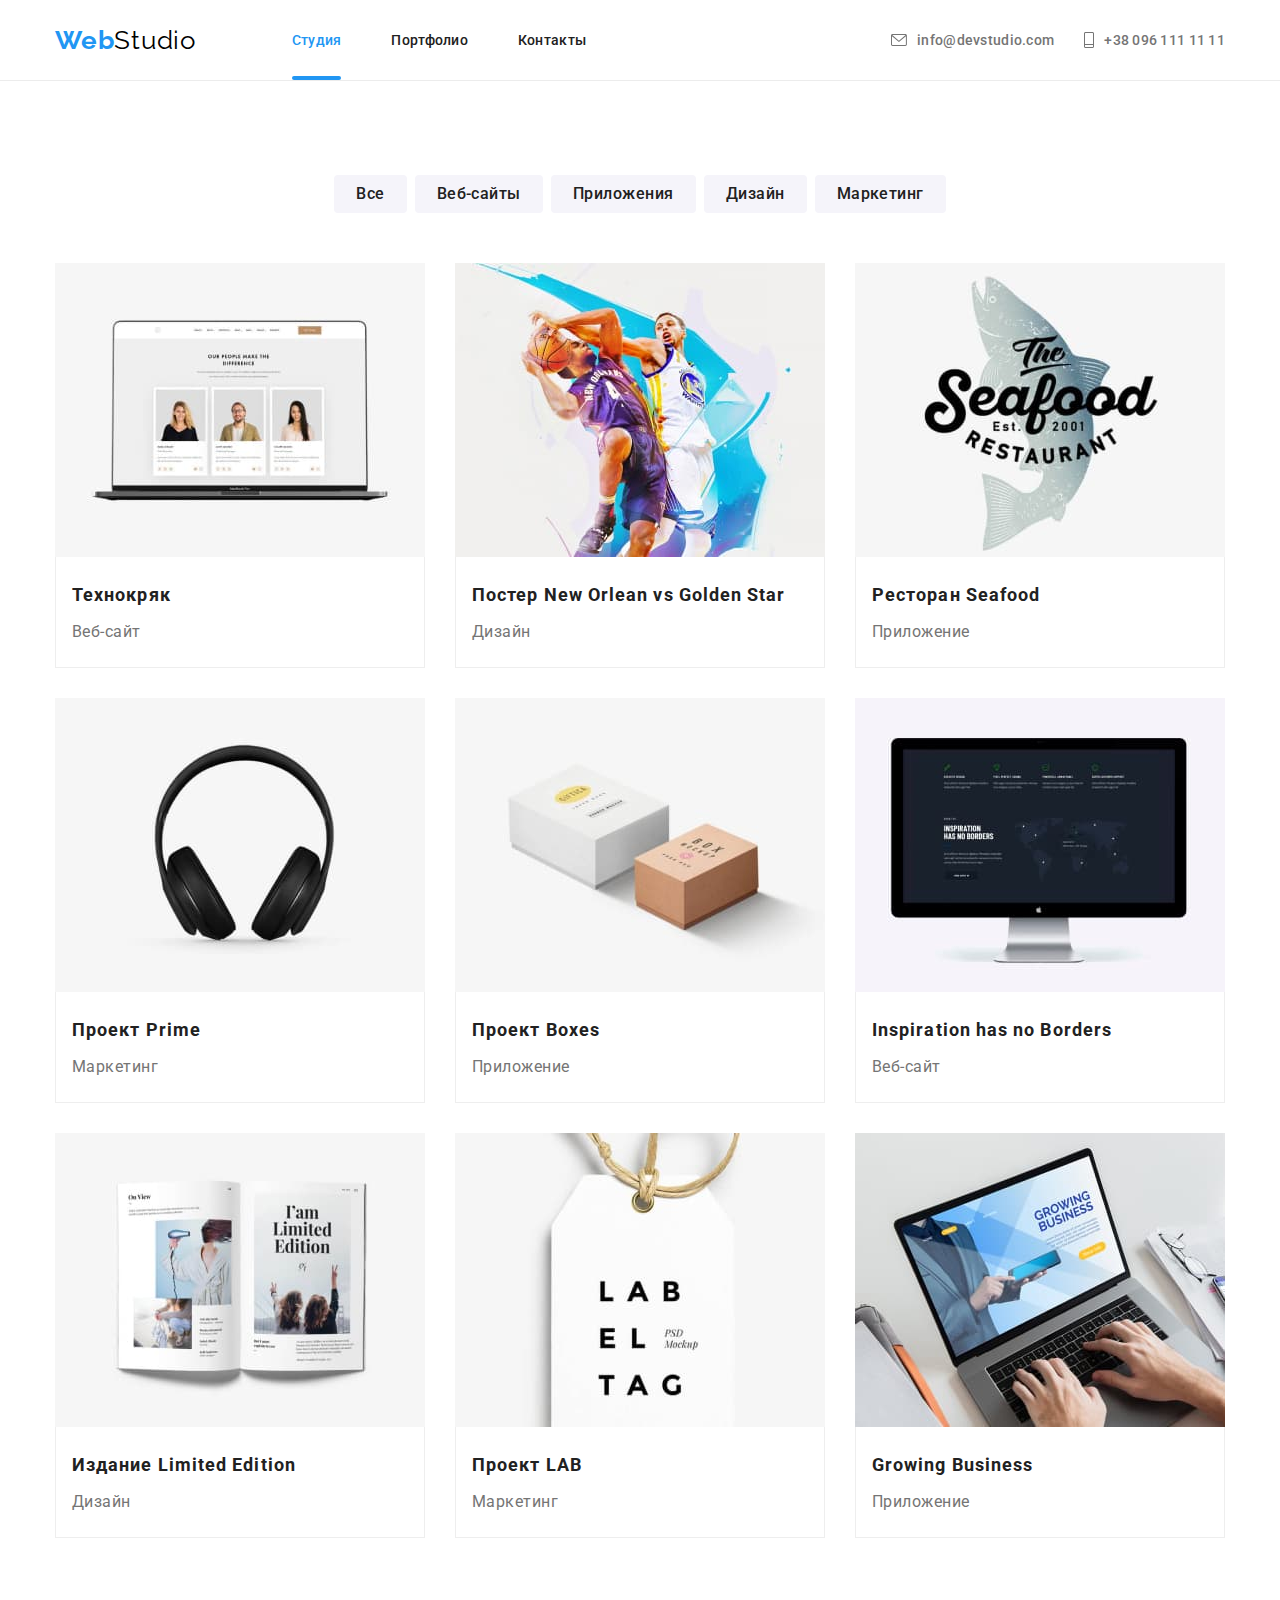
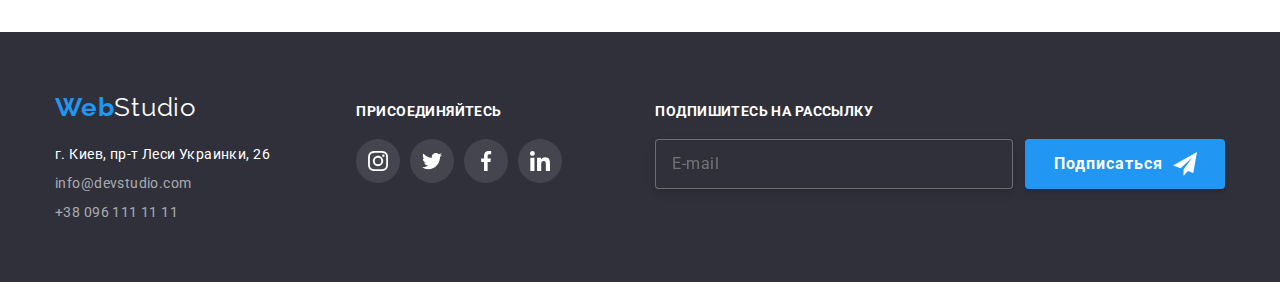
==== portfolio.html @ 617c5829 "hw8" ====
<!DOCTYPE html>
<html lang="ru">

<head>
  <meta charset="UTF-8">
  <meta name="viewport" content="width=device-width, initial-scale=1.0">
  <title>Портфолио</title>
  <link rel="preconnect" href="https://fonts.gstatic.com">
  <link href="https://fonts.googleapis.com/css2?family=Oleo+Script&family=Raleway:wght@700&family=Roboto:wght@400;500;700;900&display=swap"
    rel="stylesheet">
  <link rel="stylesheet" href="./css/main.min.css">
</head>

<body>
  <!-- хедер -->
    <header class="header-section">
      <div class="container header-div">
        <nav class="navigation">
          <a class="nav-logo" href="./index.html">
            <p class="logo">Web<span>Studio</span></p>
          </a>
          <button type="button" class="menu-button" aria-expanded="false" aria-controls="menu-container" data-menu-button>
            <svg width="40" height="40" aria-label="Переключатель мобильного меню">
              <use class="icon-menu" href="./images/sprite.svg#open-menu"></use>
              <use class="icon-cross" href="./images/sprite.svg#close-menu"></use>
            </svg>
          </button>
          <div class="menu-container" id="menu-container" data-menu>
            <ul class="nav-list">
              <li class="item"><a class="nav-link current" href="./index.html">Студия</a></li>
              <li class="item"><a class="nav-link" href="./portfolio.html">Портфолио</a></li>
              <li class="item"><a class="nav-link" href="#footer">Контакты</a></li>
            </ul>
            <address>
              <ul class="nav-contacts">
                <li class="item"><a class="nav-contact" href="mailto:info@devstudio.com">
                    <svg class="nav-svg" width="16" height="12">
                      <use href="./images/sprite.svg#mail"></use>
                    </svg>
                    info@devstudio.com
                  </a></li>
                <li class="item"><a class="nav-contact" href="tel:+380961111111">
                    <svg class="nav-svg" width="10" height="16">
                      <use href="./images/sprite.svg#phone"></use>
                    </svg>
                    +38 096 111 11 11
                  </a></li>
              </ul>
            </address>
          </div>
        </nav>
      </div>
    </header>
  <!-- майн -->
  <main>

    <!-- Portfolio section -->
    <section class="projects-section">
      <div class="container">
        <!-- Скрытый заголовок -->
        <h1 class="visually-hidden">Наши проекты</h1>     
        <ul class="sorter-list">
          <li class="sorter-item"><button class="sorter-button" type="button">Все</button></li>
          <li class="sorter-item"><button class="sorter-button" type="button">Веб-сайты</button></li>
          <li class="sorter-item"><button class="sorter-button" type="button">Приложения</button></li>
          <li class="sorter-item"><button class="sorter-button" type="button">Дизайн</button></li>
          <li class="sorter-item"><button class="sorter-button" type="button">Маркетинг</button></li>
        </ul>
        <ul class="projects-list">
          <li class="projects-item">
            <a class="projects-link" href="#">
              <div class="overlay">
                <img src="./images/Portfolio/img.jpg" alt="Скриншот сайта" width="370">
                <p class="hidden-text">Технокряк это современная площадка распространения коронавируса. Компании используют эту платформу для цифрового шпионажа и атак на защищённые сервера конкурентов.</p>
              </div>
              <div class="projects-content">
                <h2 class="projects-title">Технокряк</h2>
                <p class="projects-text">Веб-сайт</p>
              </div>
            </a>
          </li>
          <li class="projects-item">
            <a class="projects-link" href="#">
              <div class="overlay">
                <img src="./images/Portfolio/img-1.jpg" alt="Два игрока в баскетбол" width="370">
                <p class="hidden-text">Технокряк это современная площадка распространения коронавируса. Компании используют эту платформу для цифрового шпионажа и атак на защищённые сервера конкурентов.</p>
              </div>
              <div class="projects-content">
                <h2 class="projects-title">Постер New Orlean vs Golden Star</h2>
                <p class="projects-text">Дизайн</p>   
              </div>           
            </a>
          </li>
          <li class="projects-item">
            <a class="projects-link" href="#">
              <div class="overlay">
                <img src="./images/Portfolio/img-2.jpg" alt="Логотип ресторана" width="370">
                <p class="hidden-text">Технокряк это современная площадка распространения коронавируса. Компании используют эту платформу для цифрового шпионажа и атак на защищённые сервера конкурентов.</p>
              </div>
              <div class="projects-content">
                <h2 class="projects-title">Ресторан Seafood</h2>
                <p class="projects-text">Приложение</p>
              </div>
            </a>
          </li>
          <li class="projects-item">
            <a class="projects-link" href="#">
              <div class="overlay">
                <img src="./images/Portfolio/img-3.jpg" alt="Наушники" width="370">
                <p class="hidden-text">Технокряк это современная площадка распространения коронавируса. Компании используют эту платформу для цифрового шпионажа и атак на защищённые сервера конкурентов.</p>
              </div>
              <div class="projects-content">
                <h2 class="projects-title">Проект Prime</h2>
                <p class="projects-text">Маркетинг</p>
              </div>              
            </a>
          </li>
          <li class="projects-item">
            <a class="projects-link" href="#">
              <div class="overlay">
                <img src="./images/Portfolio/img-4.jpg" alt="Белая и коричневая упаковки" width="370">
                <p class="hidden-text">Технокряк это современная площадка распространения коронавируса. Компании используют эту платформу для цифрового шпионажа и атак на защищённые сервера конкурентов.</p>
              </div>
              <div class="projects-content">
                <h2 class="projects-title">Проект Boxes</h2>
                <p class="projects-text">Приложение</p>
              </div>
            </a>
          </li>
          <li class="projects-item">
            <a class="projects-link" href="#">
              <div class="overlay">
                <img src="./images/Portfolio/img-5.jpg" alt="Монитор с открытым сайтом" width="370">
                <p class="hidden-text">Технокряк это современная площадка распространения коронавируса. Компании используют эту платформу для цифрового шпионажа и атак на защищённые сервера конкурентов.</p>
              </div>
              <div class="projects-content">
                <h2 class="projects-title">Inspiration has no Borders</h2>
                <p class="projects-text">Веб-сайт</p>
              </div>             
            </a>
          </li>
          <li class="projects-item">
            <a class="projects-link" href="#">
              <div class="overlay">
                <img src="./images/Portfolio/img-6.jpg" alt="Открытая книжка" width="370">
                <p class="hidden-text">Технокряк это современная площадка распространения коронавируса. Компании используют эту платформу для цифрового шпионажа и атак на защищённые сервера конкурентов.</p>
              </div>
              <div class="projects-content">
                <h2 class="projects-title">Издание Limited Edition</h2>
                <p class="projects-text">Дизайн</p>
   
              </div>           
            </a>
          </li>
          <li class="projects-item">
            <a class="projects-link" href="#">
              <div class="overlay">
                <img src="./images/Portfolio/img-7.jpg" alt="Бирка LAB EL TAG" width="370">
                <p class="hidden-text">Технокряк это современная площадка распространения коронавируса. Компании используют эту платформу для цифрового шпионажа и атак на защищённые сервера конкурентов.</p>
              </div>
              <div class="projects-content">
                <h2 class="projects-title">Проект LAB</h2>
                <p class="projects-text">Маркетинг</p>
              </div>              
            </a>
          </li>
          <li class="projects-item">
            <a class="projects-link" href="#">
              <div class="overlay">
                <img src="./images/Portfolio/img-8.jpg" alt="Работа за ноутбуком в приложении Growing Business" width="370">
                <p class="hidden-text">Технокряк это современная площадка распространения коронавируса. Компании используют эту платформу для цифрового шпионажа и атак на защищённые сервера конкурентов.</p>
              </div>
              <div class="projects-content">
                <h2 class="projects-title">Growing Business</h2>
                <p class="projects-text">Приложение</p>
              </div>
            </a>
          </li>
        </ul>
      </div>
    </section>

  </main>
  <!-- футер -->
  <footer id="footer" class="footer-section">
    <div class="container flex-div">
      <div class="footer-div">
        <a class="footer-logo" href="./index.html">
          <p class="logo">Web<span>Studio</span></p>
        </a>
        <address class="footer-address">
          <p class="street-location">г. Киев, пр-т Леси Украинки, 26</p>
          <ul class="footer-contacts">
            <li class="item"><a class="footer-contact" href="mailto:info@devstudio.com">info@devstudio.com</a></li>
            <li class="item"><a class="footer-contact" href="tel:+380961111111">+38 096 111 11 11</a></li>
          </ul>
        </address>
      </div>
      <div class="footer-socials">
        <b class="join">ПРИСОЕДИНЯЙТЕСЬ</b>
        <ul class="social-list lower">
          <li class="social-item">
            <a class="social-link lower" href="">
              <svg width="20" height="20">
                <use href="./images/sprite.svg#instagram"></use>
              </svg>
            </a>
          </li>
          <li class="social-item">
            <a class="social-link lower" href="">
              <svg width="20" height="20">
                <use href="./images/sprite.svg#twitter"></use>
              </svg>
            </a>
          </li>
          <li class="social-item">
            <a class="social-link lower" href="">
              <svg width="20" height="20">
                <use href="./images/sprite.svg#facebook"></use>
              </svg>
            </a>
          </li>
          <li class="social-item">
            <a class="social-link lower" href="">
              <svg width="20" height="20">
                <use href="./images/sprite.svg#linkedin"></use>
              </svg>
            </a>
          </li>
        </ul>
      </div>
      <!-- Footer form -->
      
      <form class="footer-form">
        <b class="subscribe-caption">Подпишитесь на рассылку</b>
        <div class="enter-mail">
          <label class="footer-label">
            <input type="email" name="footerEmail" class="footer-input" placeholder="E-mail" required>
          </label>
          <button class=" hero-button subscribe-button" type="submit">
            <span class="subscribe-text">Подписаться</span>
            <svg class="send-icon" width="24" height="24">
              <use href="./images/sprite.svg#send"></use>
            </svg>
          </button>
        </div>
      </form>
    </div>
  </footer>
  <script src="./js/menu.js"></script>
</body>

</html>
---- css/main.min.css ----
/*! modern-normalize v1.0.0 | MIT License | https://github.com/sindresorhus/modern-normalize */​ ​ ​ html{-webkit-box-sizing:border-box;box-sizing:border-box}*,*::before,*::after{-webkit-box-sizing:border-box;box-sizing:border-box}*{margin:0;padding:0}.visually-hidden{position:absolute;width:1px;height:1px;margin:-1px;border:0;padding:0;clip:rect(0 0 0 0);overflow:hidden}img{display:block;max-width:100%;height:auto}​ :root{-moz-tab-size:4;-o-tab-size:4;tab-size:4}​ ​ html{line-height:1.15;-webkit-text-size-adjust:100%}​ ​ ​ body{margin:0}​ ​ body{font-family:system-ui,-apple-system,"Segoe UI",Roboto,Helvetica,Arial,sans-serif,"Apple Color Emoji","Segoe UI Emoji"}​ ​ ​ hr{height:0;color:inherit}​ ​ ​ abbr[title]{-webkit-text-decoration:underline dotted;text-decoration:underline dotted}​ ​ b,strong{font-weight:bolder}​ ​ code,kbd,samp,pre{font-family:ui-monospace, SFMono-Regular, Consolas, "Liberation Mono", Menlo, monospace;font-size:1em}​ ​ small{font-size:80%}​ ​ sub,sup{font-size:75%;line-height:0;position:relative;vertical-align:baseline}​ sub{bottom:-0.25em}​ sup{top:-0.5em}​ ​ ​ table{text-indent:0;border-color:inherit}​ ​ ​ button,input,optgroup,select,textarea{font-family:inherit;font-size:100%;line-height:1.15;margin:0}​ ​ button,select{text-transform:none}​ ​ button,[type='button'],[type='reset'],[type='submit']{-webkit-appearance:button}​ ​ ::-moz-focus-inner{border-style:none;padding:0}​ ​ :-moz-focusring{outline:1px dotted ButtonText}​ ​ :-moz-ui-invalid{box-shadow:none}​ ​ legend{padding:0}​ ​ progress{vertical-align:baseline}​ ​ ::-webkit-inner-spin-button,::-webkit-outer-spin-button{height:auto}​ ​ [type='search']{-webkit-appearance:textfield;outline-offset:-2px}​ ​ ::-webkit-search-decoration{-webkit-appearance:none}​ ​ ::-webkit-file-upload-button{-webkit-appearance:button;font:inherit}​ ​ ​ summary{display:list-item}body{font-family:"Roboto",sans-serif;background-color:#fff;color:#757575}body.modal-open{overflow:hidden}h2,h3{color:#212121;font-style:normal}a{text-decoration:none}ul{list-style:none}input,textarea{outline:transparent}:hover,:focus,:focus-within{-webkit-transition:250ms cubic-bezier(0.4, 0, 0.2, 1);transition:250ms cubic-bezier(0.4, 0, 0.2, 1)}.container{padding-left:15px;padding-right:15px;margin-left:auto;margin-right:auto}@media screen and (min-width: 480px){.container{width:480px}}@media screen and (min-width: 768px){.container{width:768px}}@media screen and (min-width: 1200px){.container{width:1200px}}.header-section{position:relative}.navigation{display:-webkit-box;display:-ms-flexbox;display:flex;-webkit-box-align:center;-ms-flex-align:center;align-items:center;-webkit-box-pack:justify;-ms-flex-pack:justify;justify-content:space-between}.nav-logo{display:-webkit-inline-box;display:-ms-inline-flexbox;display:inline-flex;padding-top:16px;padding-bottom:16px}@media screen and (min-width: 768px) and (max-width: 1199px){.nav-logo{margin-right:88px}}@media screen and (min-width: 1200px){.nav-logo{margin-right:93px}}.logo{color:#2196f3;font-family:"Raleway";font-weight:700;font-size:24px;line-height:1.17;letter-spacing:0.03em}@media screen and (min-width: 1200px){.logo{font-size:26px;line-height:1.19}}nav .logo span{color:#000000;font-weight:400}.menu-button{display:-webkit-inline-box;display:-ms-inline-flexbox;display:inline-flex;border:none;background-color:transparent}@media screen and (min-width: 768px){.menu-button{display:none}}.menu-button .icon-cross{display:none}.menu-button.is-open .icon-cross{display:block}.menu-button.is-open .icon-menu{display:none}.menu-button:hover,.menu-button:focus{fill:#2196f3}@media screen and (min-width: 768px){.menu-container{display:-webkit-box;display:-ms-flexbox;display:flex;-webkit-box-align:center;-ms-flex-align:center;align-items:center}}@media screen and (max-width: 767px){.menu-container{display:none;position:absolute;top:100%;left:0;width:100%;z-index:3;padding-top:60px;padding-bottom:60px;text-align:center;background-color:#fff}.menu-container.is-open{display:block}}@media screen and (min-width: 768px){.nav-list{display:-webkit-box;display:-ms-flexbox;display:flex}}@media screen and (max-width: 767px){.nav-list>.item:not(:last-child){margin-bottom:40px}}@media screen and (min-width: 768px){.nav-list>.item:not(:last-child){margin-right:50px}}.nav-link{display:inline-block;padding-top:8px;padding-bottom:8px;color:#212121;font-style:normal;font-weight:500;font-size:18px;line-height:1.167;letter-spacing:0.02em}@media screen and (min-width: 768px){.nav-link{padding-top:32px;padding-bottom:32px;font-size:14px;line-height:1.143}}.nav-link:hover,.nav-link:focus,.nav-contact:hover,.nav-contact:focus{color:#2196f3}.nav-link{position:relative}.nav-link.current::after{content:"";position:absolute;bottom:0;display:block;width:100%;height:4px;border-radius:2px;background:#2196f3}.nav-link.current{color:#2196f3}.nav-contacts{display:inline-block}@media screen and (max-width: 767px){.nav-contacts{margin-top:60px}}@media screen and (min-width: 768px){.nav-contacts{margin-left:84px}}@media screen and (min-width: 1200px){.nav-contacts{display:-webkit-box;display:-ms-flexbox;display:flex;margin-left:305px}}@media screen and (max-width: 1199px){.nav-contacts>.item:not(:last-child){margin-bottom:16px}}@media screen and (min-width: 768px) and (max-width: 1199px){.nav-contacts>.item:not(:last-child){margin-bottom:10px}}@media screen and (min-width: 1200px){.nav-contacts>.item:not(:last-child){margin-right:30px}}.nav-contact{display:-webkit-box;display:-ms-flexbox;display:flex;-webkit-box-align:center;-ms-flex-align:center;align-items:center;color:#757575;font-style:normal;font-weight:500;font-size:18px;line-height:1.167;letter-spacing:0.02em}@media screen and (min-width: 768px){.nav-contact{font-size:14px;line-height:1.143}}.nav-svg{margin-right:10px;fill:currentColor}.hero-section{max-width:100%;padding-top:118px;padding-bottom:118px;background-color:#2f303a;color:#ffffff;font-style:normal;text-align:center;letter-spacing:0.06em;background-image:-webkit-gradient(linear, left top, right top, from(rgba(47,48,58,0.4)), to(rgba(47,48,58,0.4))),url(../images/herobg.jpg);background-image:linear-gradient(to right, rgba(47,48,58,0.4), rgba(47,48,58,0.4)),url(../images/herobg.jpg);background-size:cover;background-repeat:no-repeat}@media screen and (min-width: 1200px){.hero-section{padding-top:200px;padding-bottom:200px}}.hero-title{margin-bottom:30px;font-weight:900;font-size:26px;line-height:1.6154;text-transform:uppercase}@media screen and (min-width: 1200px){.hero-title{font-size:44px;line-height:1.364}}.hero-button{padding:10px 32px;-webkit-box-shadow:0px 4px 4px rgba(0,0,0,0.15);box-shadow:0px 4px 4px rgba(0,0,0,0.15);border-radius:4px;border:0;background-color:#2196f3;color:#ffffff;font-family:"Roboto",sans-serif;font-weight:700;font-size:16px;line-height:1.875;letter-spacing:0.06em;cursor:pointer}.hero-button:hover,.hero-button:focus{color:#2196f3;background-color:#ffffff}.backdrop{position:fixed;top:0;left:0;width:100%;height:100%;background-color:rgba(0,0,0,0.2);z-index:5;overflow-y:scroll;opacity:1;-webkit-transition:opacity 400ms ease;transition:opacity 400ms ease}@media screen and (max-width: 767px){.backdrop{padding-left:15px;padding-right:15px}}.backdrop.is-hidden{pointer-events:none;opacity:0}.modal{position:relative;top:50%;left:50%;-webkit-transform:scale(1) translate(-50%, -50%);transform:scale(1) translate(-50%, -50%);-webkit-transition:-webkit-transform 500ms ease-in;transition:-webkit-transform 500ms ease-in;transition:transform 500ms ease-in;transition:transform 500ms ease-in, -webkit-transform 500ms ease-in;max-width:450px;background:#ffffff;-webkit-box-shadow:0px 1px 3px rgba(0,0,0,0.12),0px 1px 1px rgba(0,0,0,0.14),0px 2px 1px rgba(0,0,0,0.2);box-shadow:0px 1px 3px rgba(0,0,0,0.12),0px 1px 1px rgba(0,0,0,0.14),0px 2px 1px rgba(0,0,0,0.2);border-radius:4px}@media screen and (min-width: 1200px){.modal{max-width:528px}}.backdrop.is-hidden .modal{-webkit-transform:scale(0.7) translate(-70%, -70%);transform:scale(0.7) translate(-70%, -70%)}.modal-close-button{position:absolute;display:-webkit-box;display:-ms-flexbox;display:flex;-webkit-box-align:center;-ms-flex-align:center;align-items:center;-webkit-box-pack:center;-ms-flex-pack:center;justify-content:center;right:8px;top:8px;width:30px;height:30px;background:#ffffff;border:1px solid rgba(0,0,0,0.1);border-radius:50%;cursor:pointer}.modal-close-button:hover,.modal-close-button:focus{fill:#2196f3;border-color:#2196f3}.service-form{display:-webkit-box;display:-ms-flexbox;display:flex;-webkit-box-orient:vertical;-webkit-box-direction:normal;-ms-flex-direction:column;flex-direction:column;padding:40px}.form-сaption{margin-bottom:12px;color:#212121;font-style:normal;font-size:20px;line-height:1.5;text-align:center;letter-spacing:0.03em}@media screen and (min-width: 1200px){.form-сaption{line-height:1.15}}.service-label:not(:last-child){margin-bottom:10px}.service-label{display:-webkit-box;display:-ms-flexbox;display:flex;-webkit-box-orient:vertical;-webkit-box-direction:normal;-ms-flex-direction:column;flex-direction:column}.label-text{margin-bottom:4px;font-style:normal;font-size:12px;line-height:1.167;letter-spacing:0.01em}.service-input:hover,.service-input:focus-within,.service-textarea:hover,.service-textarea:focus-within{border-color:#2196f3}.service-input:focus-within+.service-icons{fill:#2196f3}.service-input:not(:placeholder-shown):valid{border-color:green}.service-input:not(:placeholder-shown):invalid{border-color:red}.service-input{height:40px;width:100%;padding-left:42px;font-size:16px;color:#757575;border:1px solid rgba(33,33,33,0.2);-webkit-box-sizing:border-box;box-sizing:border-box;border-radius:4px;cursor:pointer}.input-div{position:relative}.service-icons{position:absolute;left:14px;bottom:50%;-webkit-transform:translateY(50%);transform:translateY(50%);color:#212121}.service-textarea{padding:12px 16px;margin-bottom:10px;height:120px;color:#757575;font-size:16px;border:1px solid rgba(33,33,33,0.2);-webkit-box-sizing:border-box;box-sizing:border-box;border-radius:4px;resize:none}.service-textarea::-webkit-input-placeholder{color:rgba(117,117,117,0.5);font-family:"Roboto",sans-serif;font-style:normal;font-weight:400;font-size:12px;line-height:1.167;letter-spacing:0.01em}.service-textarea:-ms-input-placeholder{color:rgba(117,117,117,0.5);font-family:"Roboto",sans-serif;font-style:normal;font-weight:400;font-size:12px;line-height:1.167;letter-spacing:0.01em}.service-textarea::-ms-input-placeholder{color:rgba(117,117,117,0.5);font-family:"Roboto",sans-serif;font-style:normal;font-weight:400;font-size:12px;line-height:1.167;letter-spacing:0.01em}.service-textarea::placeholder{color:rgba(117,117,117,0.5);font-family:"Roboto",sans-serif;font-style:normal;font-weight:400;font-size:12px;line-height:1.167;letter-spacing:0.01em}.service-textarea:hover::-webkit-input-placeholder,.service-textarea:focus-within::-webkit-input-placeholder{font-size:14px;line-height:1.143}.service-textarea:hover:-ms-input-placeholder,.service-textarea:focus-within:-ms-input-placeholder{font-size:14px;line-height:1.143}.service-textarea:hover::-ms-input-placeholder,.service-textarea:focus-within::-ms-input-placeholder{font-size:14px;line-height:1.143}.service-textarea:hover::placeholder,.service-textarea:focus-within::placeholder{font-size:14px;line-height:1.143}.agree-label{display:-webkit-box;display:-ms-flexbox;display:flex;-webkit-box-pack:center;-ms-flex-pack:center;justify-content:center;-webkit-box-align:center;-ms-flex-align:center;align-items:center;margin-bottom:30px}.checkbox-input:checked+.checkbox-span{background-image:url(../images/check.svg);background-color:#2196f3;background-size:contain;background-origin:border-box;border-color:#2196f3;-webkit-transition:-webkit-transform 250ms cubic-bezier(0.4, 0, 0.2, 1);transition:-webkit-transform 250ms cubic-bezier(0.4, 0, 0.2, 1);transition:transform 250ms cubic-bezier(0.4, 0, 0.2, 1);transition:transform 250ms cubic-bezier(0.4, 0, 0.2, 1), -webkit-transform 250ms cubic-bezier(0.4, 0, 0.2, 1);-webkit-transform:scale(1.3);transform:scale(1.3)}.checkbox-span{margin-right:7px;width:16px;height:15px;border-radius:2px;border:2px solid #212121;cursor:pointer}.agree-text{font-style:normal;font-weight:normal;font-size:12px;line-height:1.1667;letter-spacing:0.03em}@media screen and (min-width: 1200px){.agree-text{font-size:14px;line-height:1.715}}.agreement-link{position:relative}.agreement-text::after{position:absolute;content:"";width:100%;left:50%;bottom:0;-webkit-transform:translateX(-50%);transform:translateX(-50%);border-bottom:0.01px solid}.hero-button.service-button{width:200px;-ms-flex-item-align:center;-ms-grid-row-align:center;align-self:center}.hero-button.service-button:hover,.hero-button.service-button:focus{color:#ffffff;background-color:#188ce8}.advantages-section{padding-top:60px;padding-bottom:60px}@media screen and (min-width: 1200px){.advantages-section{padding-top:94px;padding-bottom:94px}}.advantages-list{margin:-15px}@media screen and (min-width: 768px){.advantages-list{display:-webkit-box;display:-ms-flexbox;display:flex;-ms-flex-wrap:wrap;flex-wrap:wrap}}.advantages-item{margin:15px}@media screen and (min-width: 768px){.advantages-item{width:calc((100% - 60px) / 2)}}@media screen and (min-width: 1200px){.advantages-item{width:calc((100% - 120px) / 4)}}.advantages-div{height:120px;margin-bottom:30px;background-color:#f5f4fa;border-radius:4px}.advantages-icons{position:relative;top:50%;left:50%;-webkit-transform:translate(-50%, -50%);transform:translate(-50%, -50%)}.advantages-title{margin-bottom:10px;font-weight:700;font-size:14px;line-height:1.143;letter-spacing:0.03em;text-transform:uppercase}.advantages-text{min-height:50px;font-weight:400;font-size:14px;line-height:1.714;letter-spacing:0.03em}@media screen and (min-width: 1200px){.advantages-text{height:75px}}@media screen and (min-width: 768px){.advantages-text.text-hight{height:75px}}.illustrations-section{padding-bottom:94px}@media screen and (max-width: 1199px){.illustrations-section{display:none}}.illustrations-title{margin-bottom:50px;font-weight:700;font-size:36px;line-height:1.17;text-align:center;letter-spacing:0.03em}.illustrations-list{display:-webkit-box;display:-ms-flexbox;display:flex}.illustrations-item+.illustrations-item{margin-left:30px}.illustrations-item{position:relative}.illustrations-text{position:absolute;bottom:0;padding:27px 0px;color:#ffffff;background:rgba(47,48,58,0.8);width:100%;font-style:normal;font-weight:700;font-size:14px;line-height:1.143;text-align:center;letter-spacing:0.03em;text-transform:uppercase}.team-section{padding-top:60px;padding-bottom:60px;background-color:#f5f4fa}@media screen and (min-width: 1200px){.team-section{padding-top:94px;padding-bottom:94px}}.team-list{margin:-15px}@media screen and (min-width: 768px){.team-list{display:-webkit-box;display:-ms-flexbox;display:flex;-ms-flex-wrap:wrap;flex-wrap:wrap}}.team-item{margin:15px;background-color:#fff;-webkit-box-shadow:0px 1px 3px rgba(0,0,0,0.12),0px 1px 1px rgba(0,0,0,0.14),0px 2px 1px rgba(0,0,0,0.2);box-shadow:0px 1px 3px rgba(0,0,0,0.12),0px 1px 1px rgba(0,0,0,0.14),0px 2px 1px rgba(0,0,0,0.2);border-radius:0px 0px 4px 4px}@media screen and (min-width: 768px){.team-item{width:calc((100% - 60px) / 2)}}@media screen and (min-width: 1200px){.team-item{width:calc((100% - 120px) / 4)}}.team-title{margin-bottom:50px;font-weight:700;font-size:36px;line-height:1.17;text-align:center;letter-spacing:0.03em}@media screen and (max-width: 1199px){.team-title{margin-bottom:30px;font-size:28px;line-height:1.79}}.teammate{padding-top:30px;margin-bottom:10px;font-weight:500;font-size:16px;line-height:1.1875;text-align:center;letter-spacing:0.03em}.teammate-profession{margin-bottom:16px;font-weight:400;font-size:16px;line-height:1.1875;text-align:center;letter-spacing:0.03em}.social-list{display:-webkit-box;display:-ms-flexbox;display:flex;-webkit-box-pack:center;-ms-flex-pack:center;justify-content:center;-webkit-box-align:center;-ms-flex-align:center;align-items:center;padding-bottom:24px}@media screen and (min-width: 1200px){.social-list{padding-bottom:30px}}.social-item{-webkit-box-pack:center;-ms-flex-pack:center;justify-content:center;-webkit-box-align:center;-ms-flex-align:center;align-items:center}.social-item:not(:last-child){margin-right:10px}.social-link{display:-webkit-inline-box;display:-ms-inline-flexbox;display:inline-flex;width:44px;height:44px;border-radius:50%;-webkit-box-pack:center;-ms-flex-pack:center;justify-content:center;-webkit-box-align:center;-ms-flex-align:center;align-items:center;fill:#afb1b8}.social-link:hover,.social-link:focus{fill:#ffffff;background-color:#2196f3}.clients-section{padding-top:60px;padding-bottom:60px}@media screen and (min-width: 1200px){.clients-section{padding-top:94px;padding-bottom:94px}}.clients-list{display:-webkit-box;display:-ms-flexbox;display:flex;margin:-15px}@media screen and (max-width: 1199px){.clients-list{-ms-flex-wrap:wrap;flex-wrap:wrap}}.clients-item{width:calc((100% - 60px) / 2);margin:15px}@media screen and (min-width: 768px) and (max-width: 1199px){.clients-item{width:calc((100% - 90px) / 3)}}@media screen and (min-width: 1200px){.clients-item{width:calc((100% - 150px) / 6)}}.logo-link{display:-webkit-box;display:-ms-flexbox;display:flex;-webkit-box-align:center;-ms-flex-align:center;align-items:center;-webkit-box-pack:center;-ms-flex-pack:center;justify-content:center;height:90px;color:#afb1b8;border:1px solid #afb1b8;border-radius:4px}.logo-link:hover,.logo-link:focus{color:#2196f3;border-color:#2196f3}.logo-svg{fill:currentColor}.projects-section{padding-top:60px;padding-bottom:60px;border-top:1px solid #ececec}@media screen and (min-width: 1200px){.projects-section{padding-top:94px;padding-bottom:94px}}.sorter-list{display:-webkit-box;display:-ms-flexbox;display:flex;-ms-flex-wrap:wrap;flex-wrap:wrap;margin-bottom:40px}@media screen and (max-width: 767px){.sorter-list{margin-top:-15px;margin-right:-8px}}@media screen and (min-width: 768px) and (max-width: 1199px){.sorter-list{-webkit-box-pack:center;-ms-flex-pack:center;justify-content:center;margin-bottom:30px}}@media screen and (min-width: 1200px){.sorter-list{-webkit-box-pack:center;-ms-flex-pack:center;justify-content:center;margin-bottom:50px}}.sorter-item:not(:last-child){margin-right:8px}@media screen and (max-width: 767px){.sorter-item{margin-top:15px}}.sorter-button{padding:6px 22px;color:#212121;background-color:#f5f4fa;font-family:"Roboto",sans-serif;font-style:normal;font-weight:500;font-size:16px;line-height:1.625;text-align:center;letter-spacing:0.03em;border:0;border-radius:4px}.sorter-button:hover,.sorter-button:focus{color:#ffffff;background-color:#2196f3;-webkit-box-shadow:0px 3px 1px rgba(0,0,0,0.1),0px 1px 2px rgba(0,0,0,0.08),0px 2px 2px rgba(0,0,0,0.12);box-shadow:0px 3px 1px rgba(0,0,0,0.1),0px 1px 2px rgba(0,0,0,0.08),0px 2px 2px rgba(0,0,0,0.12)}.projects-list{display:-webkit-box;display:-ms-flexbox;display:flex;-ms-flex-wrap:wrap;flex-wrap:wrap;margin:-15px}.projects-item{margin:15px}@media screen and (min-width: 768px){.projects-item{width:calc((100% - 60px) / 2)}}@media screen and (min-width: 1200px){.projects-item{width:calc((100% - 90px) / 3)}}.projects-item:hover,.projects-item:focus-within{-webkit-box-shadow:0px 1px 1px rgba(0,0,0,0.12),0px 4px 4px rgba(0,0,0,0.06),1px 4px 6px rgba(0,0,0,0.16);box-shadow:0px 1px 1px rgba(0,0,0,0.12),0px 4px 4px rgba(0,0,0,0.06),1px 4px 6px rgba(0,0,0,0.16)}.overlay{position:relative;overflow:hidden}.projects-link:hover .hidden-text,.projects-link:focus .hidden-text{opacity:1;top:50%;-webkit-transform:translateY(-50%);transform:translateY(-50%);-webkit-transition:250ms cubic-bezier(0.4, 0, 0.2, 1);transition:250ms cubic-bezier(0.4, 0, 0.2, 1)}.hidden-text{opacity:0;position:absolute;padding:63px 24px;color:#ffffff;background:rgba(33,150,243,0.9);font-style:normal;font-weight:normal;font-size:18px;line-height:1.56;letter-spacing:0.03em}.projects-content{padding:20px 16px;background:#fff;border:1px solid #eeeeee;border-top:none}.projects-title{margin-bottom:4px;font-weight:700;font-size:18px;line-height:2;letter-spacing:0.06em}.projects-text{font-weight:normal;font-size:16px;line-height:1.87;letter-spacing:0.03em;color:#757575}.footer-section{padding-top:60px;padding-bottom:60px;background:#2f303a;color:#ffffff}@media screen and (max-width: 1199px){.footer-section{text-align:center}}@media screen and (min-width: 768px) and (max-width: 1199px){.flex-div{display:-webkit-box;display:-ms-flexbox;display:flex;-ms-flex-wrap:wrap;flex-wrap:wrap;padding-left:76px;padding-right:89px}}@media screen and (min-width: 1200px){.flex-div{display:-webkit-box;display:-ms-flexbox;display:flex;-webkit-box-align:baseline;-ms-flex-align:baseline;align-items:baseline}}@media screen and (min-width: 768px){.footer-div{width:232px}}.footer-logo{display:block;margin-bottom:20px}.footer-logo span{color:#ffffff;font-weight:400}@media screen and (max-width: 1199px){.footer-address{margin-bottom:60px}}.street-location{height:21px;margin-bottom:8px;font-family:"Roboto",sans-serif;font-style:normal;font-weight:400;font-size:14px;line-height:1.714;letter-spacing:0.03em}.footer-contacts>.item:not(:last-child){margin-bottom:8px}.footer-contact{display:block;height:21px;font-style:normal;font-weight:400;font-size:14px;line-height:1.71;letter-spacing:0.03em;color:rgba(255,255,255,0.6)}@media screen and (max-width: 767px){.footer-socials{margin-bottom:60px}}@media screen and (min-width: 768px){.footer-socials{margin-left:auto}}@media screen and (min-width: 1200px){.footer-socials{margin-left:70px}}.join{display:block;margin-bottom:20px;font-style:normal;font-weight:700;font-size:14px;line-height:1.143;letter-spacing:0.03em;text-transform:uppercase}.social-list.lower{padding-bottom:0px}.social-link.lower{fill:#ffffff;background-color:rgba(255,255,255,0.1)}.social-link:hover,.social-link:focus{fill:#ffffff;background-color:#2196f3}@media screen and (min-width: 768px) and (max-width: 1199px){.footer-form{margin-left:auto;margin-right:auto}}@media screen and (min-width: 1200px){.footer-form{margin-left:93px}}.subscribe-caption{display:-webkit-inline-box;display:-ms-inline-flexbox;display:inline-flex;margin-bottom:20px;font-style:normal;font-size:14px;line-height:1.143;letter-spacing:0.03em;text-transform:uppercase}@media screen and (min-width: 1200px){.enter-mail{display:-webkit-box;display:-ms-flexbox;display:flex}}.footer-input{width:100%;height:50px;padding:15px 0 15px 16px;color:#fff;border:1px solid rgba(255,255,255,0.3);-webkit-box-sizing:border-box;box-sizing:border-box;-webkit-filter:drop-shadow(0px 4px 4px rgba(0,0,0,0.15));filter:drop-shadow(0px 4px 4px rgba(0,0,0,0.15));border-radius:4px;background-color:#2f303a;cursor:pointer}@media screen and (min-width: 480px){.footer-input{width:450px}}@media screen and (max-width: 1199px){.footer-input{margin-bottom:20px}}@media screen and (min-width: 1200px){.footer-input{width:358px}}.footer-input::-webkit-input-placeholder{font-family:"Roboto",sans-serif;font-style:normal;font-size:16px;line-height:1.25;letter-spacing:0.03em}.footer-input:-ms-input-placeholder{font-family:"Roboto",sans-serif;font-style:normal;font-size:16px;line-height:1.25;letter-spacing:0.03em}.footer-input::-ms-input-placeholder{font-family:"Roboto",sans-serif;font-style:normal;font-size:16px;line-height:1.25;letter-spacing:0.03em}.footer-input::placeholder{font-family:"Roboto",sans-serif;font-style:normal;font-size:16px;line-height:1.25;letter-spacing:0.03em}.footer-input:hover,.footer-input:focus-within{border-color:#fff}.footer-input:focus-within::-webkit-input-placeholder{color:#fff}.footer-input:focus-within:-ms-input-placeholder{color:#fff}.footer-input:focus-within::-ms-input-placeholder{color:#fff}.footer-input:focus-within::placeholder{color:#fff}.footer-input:not(:placeholder-shown):valid{border-color:green}.footer-input:not(:placeholder-shown):invalid{border-color:red}.subscribe-button.hero-button{max-width:100%;display:-webkit-box;display:-ms-flexbox;display:flex;-webkit-box-align:center;-ms-flex-align:center;align-items:center;padding-left:29px;padding-right:28px}@media screen and (max-width: 1199px){.subscribe-button.hero-button{position:relative;left:50%;-webkit-transform:translateX(-50%);transform:translateX(-50%)}}@media screen and (min-width: 1200px){.subscribe-button.hero-button{margin-left:12px}}.subscribe-button:hover>.send-icon,.subscribe-button:focus-within>.send-icon,.subscribe-button:hover,.subscribe-text:hover>.send-icon,.subscribe-text:focus-within>.send-icon,.subscribe-text:hover{fill:#2196f3;color:#2196f3}.send-icon{fill:#fff;margin-left:10px;-webkit-box-align:center;-ms-flex-align:center;align-items:center;-webkit-box-pack:center;-ms-flex-pack:center;justify-content:center}
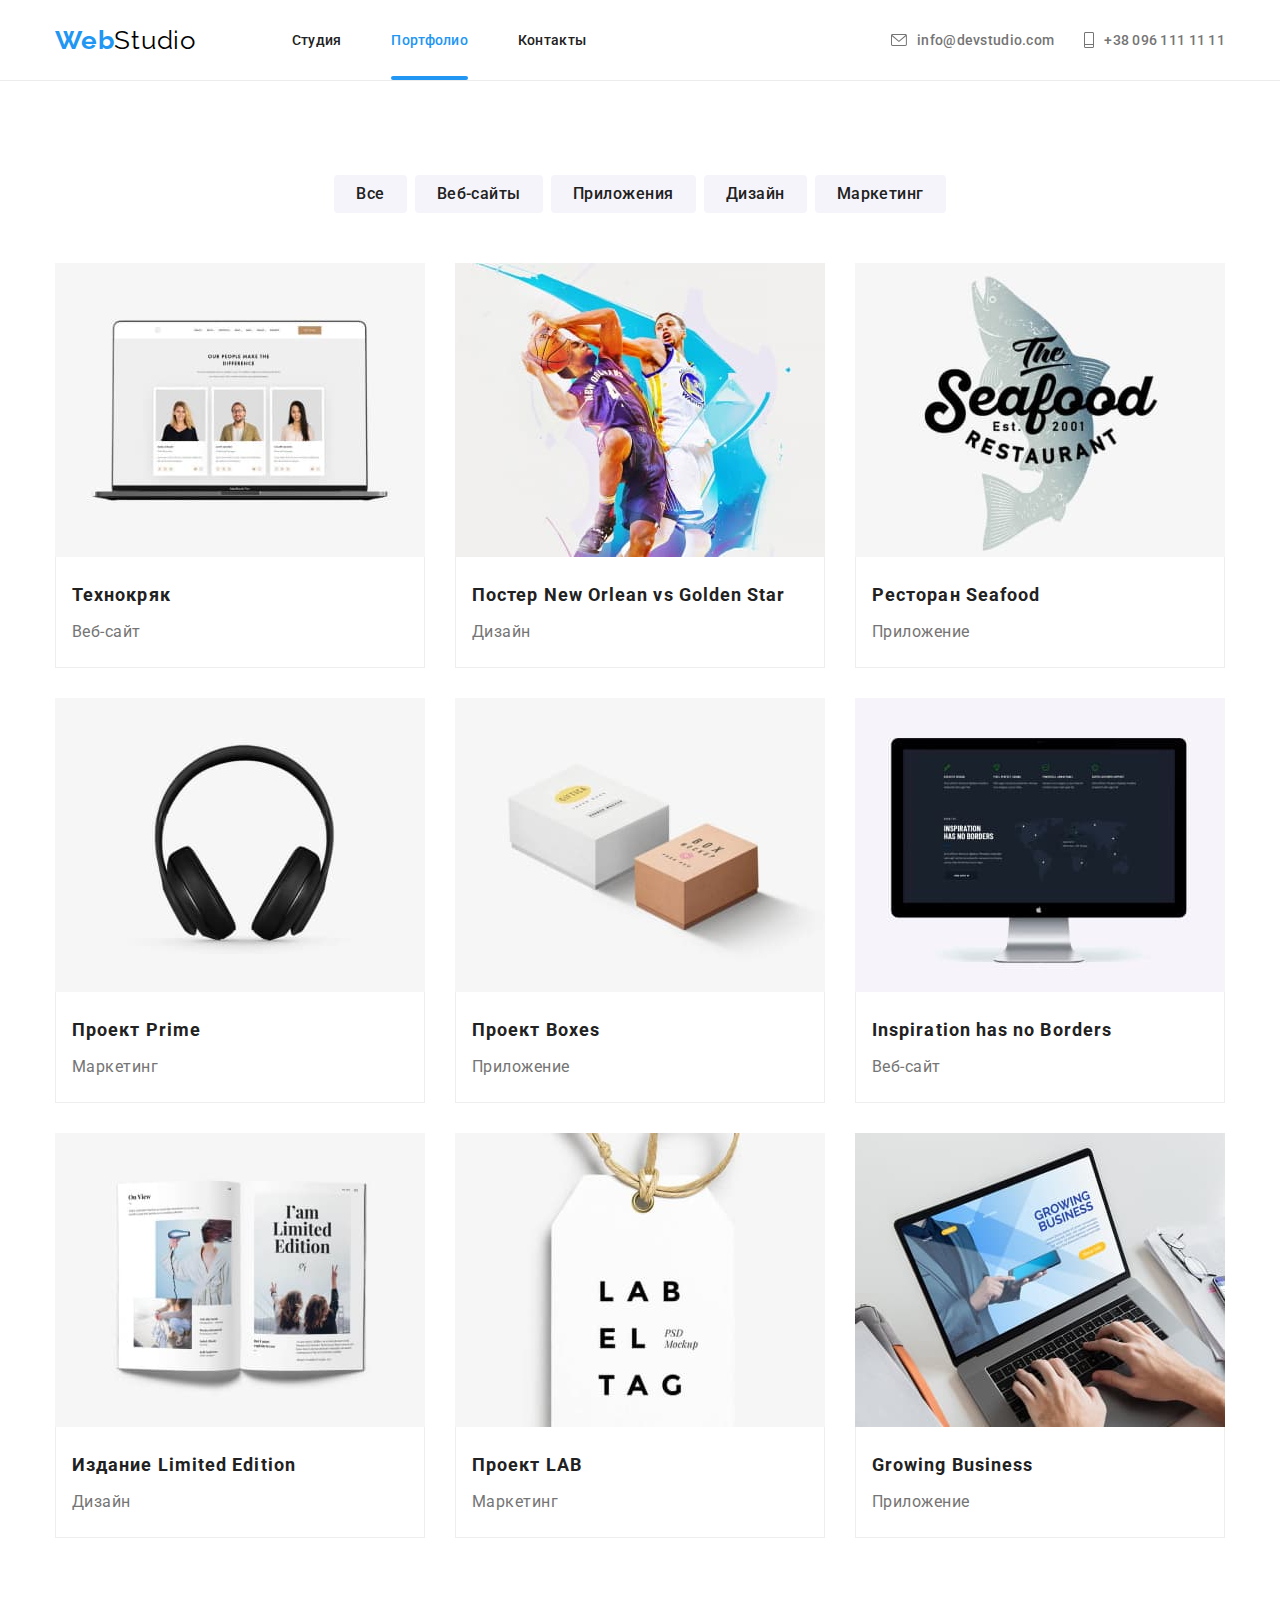
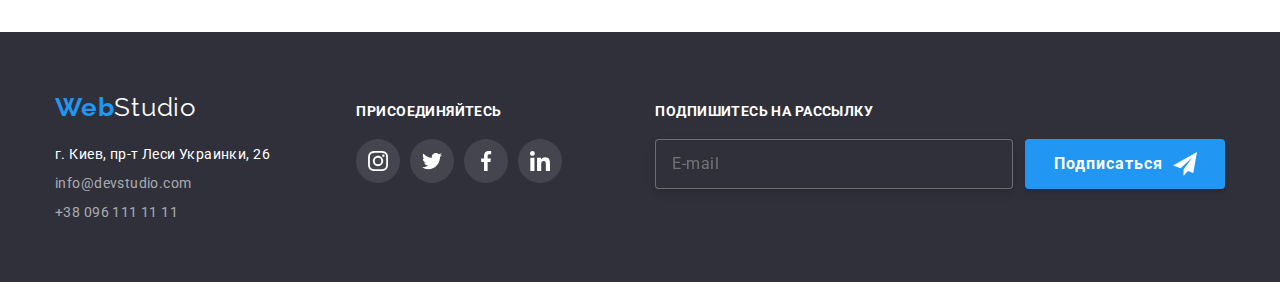
==== commit 2155d3a3: "hw8" ====
--- a/portfolio.html
+++ b/portfolio.html
@@ -27,8 +27,8 @@
           </button>
           <div class="menu-container" id="menu-container" data-menu>
             <ul class="nav-list">
-              <li class="item"><a class="nav-link current" href="./index.html">Студия</a></li>
-              <li class="item"><a class="nav-link" href="./portfolio.html">Портфолио</a></li>
+              <li class="item"><a class="nav-link" href="./index.html">Студия</a></li>
+              <li class="item"><a class="nav-link current" href="./portfolio.html">Портфолио</a></li>
               <li class="item"><a class="nav-link" href="#footer">Контакты</a></li>
             </ul>
             <address>
--- a/css/main.min.css
+++ b/css/main.min.css
@@ -1,2 +1,2 @@
 /*! modern-normalize v1.0.0 | MIT License | https://github.com/sindresorhus/modern-normalize */​ ​ ​ html{-webkit-box-sizing:border-box;box-sizing:border-box}*,*::before,*::after{-webkit-box-sizing:border-box;box-sizing:border-box}*{margin:0;padding:0}.visually-hidden{position:absolute;width:1px;height:1px;margin:-1px;border:0;padding:0;clip:rect(0 0 0 0);overflow:hidden}img{display:block;max-width:100%;height:auto}​ :root{-moz-tab-size:4;-o-tab-size:4;tab-size:4}​ ​ html{line-height:1.15;-webkit-text-size-adjust:100%}​ ​ ​ body{margin:0}​ ​ body{font-family:system-ui,-apple-system,"Segoe UI",Roboto,Helvetica,Arial,sans-serif,"Apple Color Emoji","Segoe UI Emoji"}​ ​ ​ hr{height:0;color:inherit}​ ​ ​ abbr[title]{-webkit-text-decoration:underline dotted;text-decoration:underline dotted}​ ​ b,strong{font-weight:bolder}​ ​ code,kbd,samp,pre{font-family:ui-monospace, SFMono-Regular, Consolas, "Liberation Mono", Menlo,- monospace;font-size:1em}​ ​ small{font-size:80%}​ ​ sub,sup{font-size:75%;line-height:0;position:relative;vertical-align:baseline}​ sub{bottom:-0.25em}​ sup{top:-0.5em}​ ​ ​ table{text-indent:0;border-color:inherit}​ ​ ​ button,input,optgroup,select,textarea{font-family:inherit;font-size:100%;line-height:1.15;margin:0}​ ​ button,select{text-transform:none}​ ​ button,[type='button'],[type='reset'],[type='submit']{-webkit-appearance:button}​ ​ ::-moz-focus-inner{border-style:none;padding:0}​ ​ :-moz-focusring{outline:1px dotted ButtonText}​ ​ :-moz-ui-invalid{box-shadow:none}​ ​ legend{padding:0}​ ​ progress{vertical-align:baseline}​ ​ ::-webkit-inner-spin-button,::-webkit-outer-spin-button{height:auto}​ ​ [type='search']{-webkit-appearance:textfield;outline-offset:-2px}​ ​ ::-webkit-search-decoration{-webkit-appearance:none}​ ​ ::-webkit-file-upload-button{-webkit-appearance:button;font:inherit}​ ​ ​ summary{display:list-item}body{font-family:"Roboto",sans-serif;background-color:#fff;color:#757575}body.modal-open{overflow:hidden}h2,h3{color:#212121;font-style:normal}a{text-decoration:none}ul{list-style:none}input,textarea{outline:transparent}:hover,:focus,:focus-within{-webkit-transition:250ms cubic-bezier(0.4, 0, 0.2, 1);transition:250ms cubic-bezier(0.4, 0, 0.2, 1)}.container{padding-left:15px;padding-right:15px;margin-left:auto;margin-right:auto}@media screen and (min-width: 480px){.container{width:480px}}@media screen and (min-width: 768px){.container{width:768px}}@media screen and (min-width: 1200px){.container{width:1200px}}.header-section{position:relative}.navigation{display:-webkit-box;display:-ms-flexbox;display:flex;-webkit-box-align:center;-ms-flex-align:center;align-items:center;-webkit-box-pack:justify;-ms-flex-pack:justify;justify-content:space-between}.nav-logo{display:-webkit-inline-box;display:-ms-inline-flexbox;display:inline-flex;padding-top:16px;padding-bottom:16px}@media screen and (min-width: 768px) and (max-width: 1199px){.nav-logo{margin-right:88px}}@media screen and (min-width: 1200px){.nav-logo{margin-right:93px}}.logo{color:#2196f3;font-family:"Raleway";font-weight:700;font-size:24px;line-height:1.17;letter-spacing:0.03em}@media screen and (min-width: 1200px){.logo{font-size:26px;line-height:1.19}}nav .logo span{color:#000000;font-weight:400}.menu-button{display:-webkit-inline-box;display:-ms-inline-flexbox;display:inline-flex;border:none;background-color:transparent}@media screen and (min-width: 768px){.menu-button{display:none}}.menu-button .icon-cross{display:none}.menu-button.is-open .icon-cross{display:block}.menu-button.is-open .icon-menu{display:none}.menu-button:hover,.menu-button:focus{fill:#2196f3}@media screen and (min-width: 768px){.menu-container{display:-webkit-box;display:-ms-flexbox;display:flex;-webkit-box-align:center;-ms-flex-align:center;align-items:center}}@media screen and (max-width: 767px){.menu-container{display:none;position:absolute;top:100%;left:0;width:100%;z-index:3;padding-top:60px;padding-bottom:60px;text-align:center;background-color:#fff}.menu-container.is-open{display:block}}@media screen and (min-width: 768px){.nav-list{display:-webkit-box;display:-ms-flexbox;display:flex}}@media screen and (max-width: 767px){.nav-list>.item:not(:last-child){margin-bottom:40px}}@media screen and (min-width: 768px){.nav-list>.item:not(:last-child){margin-right:50px}}.nav-link{display:inline-block;padding-top:8px;padding-bottom:8px;color:#212121;font-style:normal;font-weight:500;font-size:18px;line-height:1.167;letter-spacing:0.02em}@media screen and (min-width: 768px){.nav-link{padding-top:32px;padding-bottom:32px;font-size:14px;line-height:1.143}}.nav-link:hover,.nav-link:focus,.nav-contact:hover,.nav-contact:focus{color:#2196f3}.nav-link{position:relative}.nav-link.current::after{content:"";position:absolute;bottom:0;display:block;width:100%;height:4px;border-radius:2px;background:#2196f3}.nav-link.current{color:#2196f3}.nav-contacts{display:inline-block}@media screen and (max-width: 767px){.nav-contacts{margin-top:60px}}@media screen and (min-width: 768px){.nav-contacts{margin-left:84px}}@media screen and (min-width: 1200px){.nav-contacts{display:-webkit-box;display:-ms-flexbox;display:flex;margin-left:305px}}@media screen and (max-width: 1199px){.nav-contacts>.item:not(:last-child){margin-bottom:16px}}@media screen and (min-width: 768px) and (max-width: 1199px){.nav-contacts>.item:not(:last-child){margin-bottom:10px}}@media screen and (min-width: 1200px){.nav-contacts>.item:not(:last-child){margin-right:30px}}.nav-contact{display:-webkit-box;display:-ms-flexbox;display:flex;-webkit-box-align:center;-ms-flex-align:center;align-items:center;color:#757575;font-style:normal;font-weight:500;font-size:18px;line-height:1.167;letter-spacing:0.02em}@media screen and (min-width: 768px){.nav-contact{font-size:14px;line-height:1.143}}.nav-svg{margin-right:10px;fill:currentColor}.hero-section{max-width:100%;padding-top:118px;padding-bottom:118px;background-color:#2f303a;color:#ffffff;font-style:normal;text-align:center;letter-spacing:0.06em;background-image:-webkit-gradient(linear, left top, right top, from(rgba(47,48,58,0.4)), to(rgba(47,48,58,0.4))),url(../images/herobg.jpg);background-image:linear-gradient(to right, rgba(47,48,58,0.4), rgba(47,48,58,0.4)),url(../images/herobg.jpg);background-size:cover;background-repeat:no-repeat}@media screen and (min-width: 1200px){.hero-section{padding-top:200px;padding-bottom:200px}}.hero-title{margin-bottom:30px;font-weight:900;font-size:26px;line-height:1.6154;text-transform:uppercase}@media screen and (min-width: 1200px){.hero-title{font-size:44px;line-height:1.364}}.hero-button{padding:10px 32px;-webkit-box-shadow:0px 4px 4px rgba(0,0,0,0.15);box-shadow:0px 4px 4px rgba(0,0,0,0.15);border-radius:4px;border:0;background-color:#2196f3;color:#ffffff;font-family:"Roboto",sans-serif;font-weight:700;font-size:16px;line-height:1.875;letter-spacing:0.06em;cursor:pointer}.hero-button:hover,.hero-button:focus{color:#2196f3;background-color:#ffffff}.backdrop{position:fixed;top:0;left:0;width:100%;height:100%;background-color:rgba(0,0,0,0.2);z-index:5;overflow-y:scroll;opacity:1;-webkit-transition:opacity 400ms ease;transition:opacity 400ms ease}@media screen and (max-width: 767px){.backdrop{padding-left:15px;padding-right:15px}}.backdrop.is-hidden{pointer-events:none;opacity:0}.modal{position:relative;top:50%;left:50%;-webkit-transform:scale(1) translate(-50%, -50%);transform:scale(1) translate(-50%, -50%);-webkit-transition:-webkit-transform 500ms ease-in;transition:-webkit-transform 500ms ease-in;transition:transform 500ms ease-in;transition:transform 500ms ease-in, -webkit-transform 500ms ease-in;max-width:450px;background:#ffffff;-webkit-box-shadow:0px 1px 3px rgba(0,0,0,0.12),0px 1px 1px rgba(0,0,0,0.14),0px 2px 1px rgba(0,0,0,0.2);box-shadow:0px 1px 3px rgba(0,0,0,0.12),0px 1px 1px rgba(0,0,0,0.14),0px 2px 1px rgba(0,0,0,0.2);border-radius:4px}@media screen and (min-width: 1200px){.modal{max-width:528px}}.backdrop.is-hidden .modal{-webkit-transform:scale(0.7) translate(-70%, -70%);transform:scale(0.7) translate(-70%, -70%)}.modal-close-button{position:absolute;display:-webkit-box;display:-ms-flexbox;display:flex;-webkit-box-align:center;-ms-flex-align:center;align-items:center;-webkit-box-pack:center;-ms-flex-pack:center;justify-content:center;right:8px;top:8px;width:30px;height:30px;background:#ffffff;border:1px solid rgba(0,0,0,0.1);border-radius:50%;cursor:pointer}.modal-close-button:hover,.modal-close-button:focus{fill:#2196f3;border-color:#2196f3}.service-form{display:-webkit-box;display:-ms-flexbox;display:flex;-webkit-box-orient:vertical;-webkit-box-direction:normal;-ms-flex-direction:column;flex-direction:column;padding:40px}.form-сaption{margin-bottom:12px;color:#212121;font-style:normal;font-size:20px;line-height:1.5;text-align:center;letter-spacing:0.03em}@media screen and (min-width: 1200px){.form-сaption{line-height:1.15}}.service-label:not(:last-child){margin-bottom:10px}.service-label{display:-webkit-box;display:-ms-flexbox;display:flex;-webkit-box-orient:vertical;-webkit-box-direction:normal;-ms-flex-direction:column;flex-direction:column}.label-text{margin-bottom:4px;font-style:normal;font-size:12px;line-height:1.167;letter-spacing:0.01em}.service-input:hover,.service-input:focus-within,.service-textarea:hover,.service-textarea:focus-within{border-color:#2196f3}.service-input:focus-within+.service-icons{fill:#2196f3}.service-input:not(:placeholder-shown):valid{border-color:green}.service-input:not(:placeholder-shown):invalid{border-color:red}.service-input{height:40px;width:100%;padding-left:42px;font-size:16px;color:#757575;border:1px solid rgba(33,33,33,0.2);-webkit-box-sizing:border-box;box-sizing:border-box;border-radius:4px;cursor:pointer}.input-div{position:relative}.service-icons{position:absolute;left:14px;bottom:50%;-webkit-transform:translateY(50%);transform:translateY(50%);color:#212121}.service-textarea{padding:12px 16px;margin-bottom:10px;height:120px;color:#757575;font-size:16px;border:1px solid rgba(33,33,33,0.2);-webkit-box-sizing:border-box;box-sizing:border-box;border-radius:4px;resize:none}.service-textarea::-webkit-input-placeholder{color:rgba(117,117,117,0.5);font-family:"Roboto",sans-serif;font-style:normal;font-weight:400;font-size:12px;line-height:1.167;letter-spacing:0.01em}.service-textarea:-ms-input-placeholder{color:rgba(117,117,117,0.5);font-family:"Roboto",sans-serif;font-style:normal;font-weight:400;font-size:12px;line-height:1.167;letter-spacing:0.01em}.service-textarea::-ms-input-placeholder{color:rgba(117,117,117,0.5);font-family:"Roboto",sans-serif;font-style:normal;font-weight:400;font-size:12px;line-height:1.167;letter-spacing:0.01em}.service-textarea::placeholder{color:rgba(117,117,117,0.5);font-family:"Roboto",sans-serif;font-style:normal;font-weight:400;font-size:12px;line-height:1.167;letter-spacing:0.01em}.service-textarea:hover::-webkit-input-placeholder,.service-textarea:focus-within::-webkit-input-placeholder{font-size:14px;line-height:1.143}.service-textarea:hover:-ms-input-placeholder,.service-textarea:focus-within:-ms-input-placeholder{font-size:14px;line-height:1.143}.service-textarea:hover::-ms-input-placeholder,.service-textarea:focus-within::-ms-input-placeholder{font-size:14px;line-height:1.143}.service-textarea:hover::placeholder,.service-textarea:focus-within::placeholder{font-size:14px;line-height:1.143}.agree-label{display:-webkit-box;display:-ms-flexbox;display:flex;-webkit-box-pack:center;-ms-flex-pack:center;justify-content:center;-webkit-box-align:center;-ms-flex-align:center;align-items:center;margin-bottom:30px}.checkbox-input:checked+.checkbox-span{background-image:url(../images/check.svg);background-color:#2196f3;background-size:contain;background-origin:border-box;border-color:#2196f3;-webkit-transition:-webkit-transform 250ms cubic-bezier(0.4, 0, 0.2, 1);transition:-webkit-transform 250ms cubic-bezier(0.4, 0, 0.2, 1);transition:transform 250ms cubic-bezier(0.4, 0, 0.2, 1);transition:transform 250ms cubic-bezier(0.4, 0, 0.2, 1), -webkit-transform 250ms cubic-bezier(0.4, 0, 0.2, 1);-webkit-transform:scale(1.3);transform:scale(1.3)}.checkbox-span{margin-right:7px;width:16px;height:15px;border-radius:2px;border:2px solid #212121;cursor:pointer}.agree-text{font-style:normal;font-weight:normal;font-size:12px;line-height:1.1667;letter-spacing:0.03em}@media screen and (min-width: 1200px){.agree-text{font-size:14px;line-height:1.715}}.agreement-link{position:relative}.agreement-text::after{position:absolute;content:"";width:100%;left:50%;bottom:0;-webkit-transform:translateX(-50%);transform:translateX(-50%);border-bottom:0.01px solid}.hero-button.service-button{width:200px;-ms-flex-item-align:center;-ms-grid-row-align:center;align-self:center}.hero-button.service-button:hover,.hero-button.service-button:focus{color:#ffffff;background-color:#188ce8}.advantages-section{padding-top:60px;padding-bottom:60px}@media screen and (min-width: 1200px){.advantages-section{padding-top:94px;padding-bottom:94px}}.advantages-list{margin:-15px}@media screen and (min-width: 768px){.advantages-list{display:-webkit-box;display:-ms-flexbox;display:flex;-ms-flex-wrap:wrap;flex-wrap:wrap}}.advantages-item{margin:15px}@media screen and (min-width: 768px){.advantages-item{width:calc((100% - 60px) / 2)}}@media screen and (min-width: 1200px){.advantages-item{width:calc((100% - 120px) / 4)}}.advantages-div{height:120px;margin-bottom:30px;background-color:#f5f4fa;border-radius:4px}.advantages-icons{position:relative;top:50%;left:50%;-webkit-transform:translate(-50%, -50%);transform:translate(-50%, -50%)}.advantages-title{margin-bottom:10px;font-weight:700;font-size:14px;line-height:1.143;letter-spacing:0.03em;text-transform:uppercase}.advantages-text{min-height:50px;font-weight:400;font-size:14px;line-height:1.714;letter-spacing:0.03em}@media screen and (min-width: 1200px){.advantages-text{height:75px}}@media screen and (min-width: 768px){.advantages-text.text-hight{height:75px}}.illustrations-section{padding-bottom:94px}@media screen and (max-width: 1199px){.illustrations-section{display:none}}.illustrations-title{margin-bottom:50px;font-weight:700;font-size:36px;line-height:1.17;text-align:center;letter-spacing:0.03em}.illustrations-list{display:-webkit-box;display:-ms-flexbox;display:flex}.illustrations-item+.illustrations-item{margin-left:30px}.illustrations-item{position:relative}.illustrations-text{position:absolute;bottom:0;padding:27px 0px;color:#ffffff;background:rgba(47,48,58,0.8);width:100%;font-style:normal;font-weight:700;font-size:14px;line-height:1.143;text-align:center;letter-spacing:0.03em;text-transform:uppercase}.team-section{padding-top:60px;padding-bottom:60px;background-color:#f5f4fa}@media screen and (min-width: 1200px){.team-section{padding-top:94px;padding-bottom:94px}}.team-list{margin:-15px}@media screen and (min-width: 768px){.team-list{display:-webkit-box;display:-ms-flexbox;display:flex;-ms-flex-wrap:wrap;flex-wrap:wrap}}.team-item{margin:15px;background-color:#fff;-webkit-box-shadow:0px 1px 3px rgba(0,0,0,0.12),0px 1px 1px rgba(0,0,0,0.14),0px 2px 1px rgba(0,0,0,0.2);box-shadow:0px 1px 3px rgba(0,0,0,0.12),0px 1px 1px rgba(0,0,0,0.14),0px 2px 1px rgba(0,0,0,0.2);border-radius:0px 0px 4px 4px}@media screen and (min-width: 768px){.team-item{width:calc((100% - 60px) / 2)}}@media screen and (min-width: 1200px){.team-item{width:calc((100% - 120px) / 4)}}.team-title{margin-bottom:50px;font-weight:700;font-size:36px;line-height:1.17;text-align:center;letter-spacing:0.03em}@media screen and (max-width: 1199px){.team-title{margin-bottom:30px;font-size:28px;line-height:1.79}}.teammate{padding-top:30px;margin-bottom:10px;font-weight:500;font-size:16px;line-height:1.1875;text-align:center;letter-spacing:0.03em}.teammate-profession{margin-bottom:16px;font-weight:400;font-size:16px;line-height:1.1875;text-align:center;letter-spacing:0.03em}.social-list{display:-webkit-box;display:-ms-flexbox;display:flex;-webkit-box-pack:center;-ms-flex-pack:center;justify-content:center;-webkit-box-align:center;-ms-flex-align:center;align-items:center;padding-bottom:24px}@media screen and (min-width: 1200px){.social-list{padding-bottom:30px}}.social-item{-webkit-box-pack:center;-ms-flex-pack:center;justify-content:center;-webkit-box-align:center;-ms-flex-align:center;align-items:center}.social-item:not(:last-child){margin-right:10px}.social-link{display:-webkit-inline-box;display:-ms-inline-flexbox;display:inline-flex;width:44px;height:44px;border-radius:50%;-webkit-box-pack:center;-ms-flex-pack:center;justify-content:center;-webkit-box-align:center;-ms-flex-align:center;align-items:center;fill:#afb1b8}.social-link:hover,.social-link:focus{fill:#ffffff;background-color:#2196f3}.clients-section{padding-top:60px;padding-bottom:60px}@media screen and (min-width: 1200px){.clients-section{padding-top:94px;padding-bottom:94px}}.clients-list{display:-webkit-box;display:-ms-flexbox;display:flex;margin:-15px}@media screen and (max-width: 1199px){.clients-list{-ms-flex-wrap:wrap;flex-wrap:wrap}}.clients-item{width:calc((100% - 60px) / 2);margin:15px}@media screen and (min-width: 768px) and (max-width: 1199px){.clients-item{width:calc((100% - 90px) / 3)}}@media screen and (min-width: 1200px){.clients-item{width:calc((100% - 150px) / 6)}}.logo-link{display:-webkit-box;display:-ms-flexbox;display:flex;-webkit-box-align:center;-ms-flex-align:center;align-items:center;-webkit-box-pack:center;-ms-flex-pack:center;justify-content:center;height:90px;color:#afb1b8;border:1px solid #afb1b8;border-radius:4px}.logo-link:hover,.logo-link:focus{color:#2196f3;border-color:#2196f3}.logo-svg{fill:currentColor}.projects-section{padding-top:60px;padding-bottom:60px;border-top:1px solid #ececec}@media screen and (min-width: 1200px){.projects-section{padding-top:94px;padding-bottom:94px}}.sorter-list{display:-webkit-box;display:-ms-flexbox;display:flex;-ms-flex-wrap:wrap;flex-wrap:wrap;margin-bottom:40px}@media screen and (max-width: 767px){.sorter-list{margin-top:-15px;margin-right:-8px}}@media screen and (min-width: 768px) and (max-width: 1199px){.sorter-list{-webkit-box-pack:center;-ms-flex-pack:center;justify-content:center;margin-bottom:30px}}@media screen and (min-width: 1200px){.sorter-list{-webkit-box-pack:center;-ms-flex-pack:center;justify-content:center;margin-bottom:50px}}.sorter-item:not(:last-child){margin-right:8px}@media screen and (max-width: 767px){.sorter-item{margin-top:15px}}.sorter-button{padding:6px 22px;color:#212121;background-color:#f5f4fa;font-family:"Roboto",sans-serif;font-style:normal;font-weight:500;font-size:16px;line-height:1.625;text-align:center;letter-spacing:0.03em;border:0;border-radius:4px}.sorter-button:hover,.sorter-button:focus{color:#ffffff;background-color:#2196f3;-webkit-box-shadow:0px 3px 1px rgba(0,0,0,0.1),0px 1px 2px rgba(0,0,0,0.08),0px 2px 2px rgba(0,0,0,0.12);box-shadow:0px 3px 1px rgba(0,0,0,0.1),0px 1px 2px rgba(0,0,0,0.08),0px 2px 2px rgba(0,0,0,0.12)}.projects-list{display:-webkit-box;display:-ms-flexbox;display:flex;-ms-flex-wrap:wrap;flex-wrap:wrap;margin:-15px}.projects-item{margin:15px}@media screen and (min-width: 768px){.projects-item{width:calc((100% - 60px) / 2)}}@media screen and (min-width: 1200px){.projects-item{width:calc((100% - 90px) / 3)}}.projects-item:hover,.projects-item:focus-within{-webkit-box-shadow:0px 1px 1px rgba(0,0,0,0.12),0px 4px 4px rgba(0,0,0,0.06),1px 4px 6px rgba(0,0,0,0.16);box-shadow:0px 1px 1px rgba(0,0,0,0.12),0px 4px 4px rgba(0,0,0,0.06),1px 4px 6px rgba(0,0,0,0.16)}.overlay{position:relative;overflow:hidden}.projects-link:hover .hidden-text,.projects-link:focus .hidden-text{opacity:1;top:50%;-webkit-transform:translateY(-50%);transform:translateY(-50%);-webkit-transition:250ms cubic-bezier(0.4, 0, 0.2, 1);transition:250ms cubic-bezier(0.4, 0, 0.2, 1)}.hidden-text{opacity:0;position:absolute;padding:63px 24px;color:#ffffff;background:rgba(33,150,243,0.9);font-style:normal;font-weight:normal;font-size:18px;line-height:1.56;letter-spacing:0.03em}.projects-content{padding:20px 16px;background:#fff;border:1px solid #eeeeee;border-top:none}.projects-title{margin-bottom:4px;font-weight:700;font-size:18px;line-height:2;letter-spacing:0.06em}.projects-text{font-weight:normal;font-size:16px;line-height:1.87;letter-spacing:0.03em;color:#757575}.footer-section{padding-top:60px;padding-bottom:60px;background:#2f303a;color:#ffffff}@media screen and (max-width: 1199px){.footer-section{text-align:center}}@media screen and (min-width: 768px) and (max-width: 1199px){.flex-div{display:-webkit-box;display:-ms-flexbox;display:flex;-ms-flex-wrap:wrap;flex-wrap:wrap;padding-left:76px;padding-right:89px}}@media screen and (min-width: 1200px){.flex-div{display:-webkit-box;display:-ms-flexbox;display:flex;-webkit-box-align:baseline;-ms-flex-align:baseline;align-items:baseline}}@media screen and (min-width: 768px){.footer-div{width:232px}}.footer-logo{display:block;margin-bottom:20px}.footer-logo span{color:#ffffff;font-weight:400}@media screen and (max-width: 1199px){.footer-address{margin-bottom:60px}}.street-location{height:21px;margin-bottom:8px;font-family:"Roboto",sans-serif;font-style:normal;font-weight:400;font-size:14px;line-height:1.714;letter-spacing:0.03em}.footer-contacts>.item:not(:last-child){margin-bottom:8px}.footer-contact{display:block;height:21px;font-style:normal;font-weight:400;font-size:14px;line-height:1.71;letter-spacing:0.03em;color:rgba(255,255,255,0.6)}@media screen and (max-width: 767px){.footer-socials{margin-bottom:60px}}@media screen and (min-width: 768px){.footer-socials{margin-left:auto}}@media screen and (min-width: 1200px){.footer-socials{margin-left:70px}}.join{display:block;margin-bottom:20px;font-style:normal;font-weight:700;font-size:14px;line-height:1.143;letter-spacing:0.03em;text-transform:uppercase}.social-list.lower{padding-bottom:0px}.social-link.lower{fill:#ffffff;background-color:rgba(255,255,255,0.1)}.social-link:hover,.social-link:focus{fill:#ffffff;background-color:#2196f3}@media screen and (min-width: 768px) and (max-width: 1199px){.footer-form{margin-left:auto;margin-right:auto}}@media screen and (min-width: 1200px){.footer-form{margin-left:93px}}.subscribe-caption{display:-webkit-inline-box;display:-ms-inline-flexbox;display:inline-flex;margin-bottom:20px;font-style:normal;font-size:14px;line-height:1.143;letter-spacing:0.03em;text-transform:uppercase}@media screen and (min-width: 1200px){.enter-mail{display:-webkit-box;display:-ms-flexbox;display:flex}}.footer-input{width:100%;height:50px;padding:15px 0 15px 16px;color:#fff;border:1px solid rgba(255,255,255,0.3);-webkit-box-sizing:border-box;box-sizing:border-box;-webkit-filter:drop-shadow(0px 4px 4px rgba(0,0,0,0.15));filter:drop-shadow(0px 4px 4px rgba(0,0,0,0.15));border-radius:4px;background-color:#2f303a;cursor:pointer}@media screen and (min-width: 480px){.footer-input{width:450px}}@media screen and (max-width: 1199px){.footer-input{margin-bottom:20px}}@media screen and (min-width: 1200px){.footer-input{width:358px}}.footer-input::-webkit-input-placeholder{font-family:"Roboto",sans-serif;font-style:normal;font-size:16px;line-height:1.25;letter-spacing:0.03em}.footer-input:-ms-input-placeholder{font-family:"Roboto",sans-serif;font-style:normal;font-size:16px;line-height:1.25;letter-spacing:0.03em}.footer-input::-ms-input-placeholder{font-family:"Roboto",sans-serif;font-style:normal;font-size:16px;line-height:1.25;letter-spacing:0.03em}.footer-input::placeholder{font-family:"Roboto",sans-serif;font-style:normal;font-size:16px;line-height:1.25;letter-spacing:0.03em}.footer-input:hover,.footer-input:focus-within{border-color:#fff}.footer-input:focus-within::-webkit-input-placeholder{color:#fff}.footer-input:focus-within:-ms-input-placeholder{color:#fff}.footer-input:focus-within::-ms-input-placeholder{color:#fff}.footer-input:focus-within::placeholder{color:#fff}.footer-input:not(:placeholder-shown):valid{border-color:green}.footer-input:not(:placeholder-shown):invalid{border-color:red}.subscribe-button.hero-button{max-width:100%;display:-webkit-box;display:-ms-flexbox;display:flex;-webkit-box-align:center;-ms-flex-align:center;align-items:center;padding-left:29px;padding-right:28px}@media screen and (max-width: 1199px){.subscribe-button.hero-button{position:relative;left:50%;-webkit-transform:translateX(-50%);transform:translateX(-50%)}}@media screen and (min-width: 1200px){.subscribe-button.hero-button{margin-left:12px}}.subscribe-button:hover>.send-icon,.subscribe-button:focus-within>.send-icon,.subscribe-button:hover,.subscribe-text:hover>.send-icon,.subscribe-text:focus-within>.send-icon,.subscribe-text:hover{fill:#2196f3;color:#2196f3}.send-icon{fill:#fff;margin-left:10px;-webkit-box-align:center;-ms-flex-align:center;align-items:center;-webkit-box-pack:center;-ms-flex-pack:center;justify-content:center}
+ monospace;font-size:1em}​ ​ small{font-size:80%}​ ​ sub,sup{font-size:75%;line-height:0;position:relative;vertical-align:baseline}​ sub{bottom:-0.25em}​ sup{top:-0.5em}​ ​ ​ table{text-indent:0;border-color:inherit}​ ​ ​ button,input,optgroup,select,textarea{font-family:inherit;font-size:100%;line-height:1.15;margin:0}​ ​ button,select{text-transform:none}​ ​ button,[type='button'],[type='reset'],[type='submit']{-webkit-appearance:button}​ ​ ::-moz-focus-inner{border-style:none;padding:0}​ ​ :-moz-focusring{outline:1px dotted ButtonText}​ ​ :-moz-ui-invalid{box-shadow:none}​ ​ legend{padding:0}​ ​ progress{vertical-align:baseline}​ ​ ::-webkit-inner-spin-button,::-webkit-outer-spin-button{height:auto}​ ​ [type='search']{-webkit-appearance:textfield;outline-offset:-2px}​ ​ ::-webkit-search-decoration{-webkit-appearance:none}​ ​ ::-webkit-file-upload-button{-webkit-appearance:button;font:inherit}​ ​ ​ summary{display:list-item}body{font-family:"Roboto",sans-serif;background-color:#fff;color:#757575}body.modal-open{overflow:hidden}h2,h3{color:#212121;font-style:normal}a{text-decoration:none}ul{list-style:none}input,textarea{outline:transparent}:hover,:focus,:focus-within{-webkit-transition:250ms cubic-bezier(0.4, 0, 0.2, 1);transition:250ms cubic-bezier(0.4, 0, 0.2, 1)}.container{padding-left:15px;padding-right:15px;margin-left:auto;margin-right:auto}@media screen and (min-width: 480px){.container{width:480px}}@media screen and (min-width: 768px){.container{width:768px}}@media screen and (min-width: 1200px){.container{width:1200px}}.header-section{position:relative}@media screen and (min-width: 480px) and (max-width: 767px){.header-section .container{width:100%}}.navigation{display:-webkit-box;display:-ms-flexbox;display:flex;-webkit-box-align:center;-ms-flex-align:center;align-items:center;-webkit-box-pack:justify;-ms-flex-pack:justify;justify-content:space-between}.nav-logo{display:-webkit-inline-box;display:-ms-inline-flexbox;display:inline-flex;padding-top:16px;padding-bottom:16px}@media screen and (min-width: 768px) and (max-width: 1199px){.nav-logo{margin-right:88px}}@media screen and (min-width: 1200px){.nav-logo{margin-right:93px}}.logo{color:#2196f3;font-family:"Raleway";font-weight:700;font-size:24px;line-height:1.17;letter-spacing:0.03em}@media screen and (min-width: 1200px){.logo{font-size:26px;line-height:1.19}}nav .logo span{color:#000000;font-weight:400}.menu-button{display:-webkit-inline-box;display:-ms-inline-flexbox;display:inline-flex;border:none;background-color:transparent}@media screen and (min-width: 768px){.menu-button{display:none}}.menu-button .icon-cross{display:none}.menu-button.is-open .icon-cross{display:block}.menu-button.is-open .icon-menu{display:none}.menu-button:hover,.menu-button:focus{fill:#2196f3}@media screen and (min-width: 768px){.menu-container{display:-webkit-box;display:-ms-flexbox;display:flex;-webkit-box-align:center;-ms-flex-align:center;align-items:center}}@media screen and (max-width: 767px){.menu-container{display:none;position:absolute;top:100%;left:0;width:100%;z-index:3;padding-top:60px;padding-bottom:60px;text-align:center;background-color:#fff}.menu-container.is-open{display:block}}@media screen and (min-width: 768px){.nav-list{display:-webkit-box;display:-ms-flexbox;display:flex}}@media screen and (max-width: 767px){.nav-list>.item:not(:last-child){margin-bottom:40px}}@media screen and (min-width: 768px){.nav-list>.item:not(:last-child){margin-right:50px}}.nav-link{display:inline-block;padding-top:8px;padding-bottom:8px;color:#212121;font-style:normal;font-weight:500;font-size:18px;line-height:1.167;letter-spacing:0.02em}@media screen and (min-width: 768px){.nav-link{padding-top:32px;padding-bottom:32px;font-size:14px;line-height:1.143}}.nav-link:hover,.nav-link:focus,.nav-contact:hover,.nav-contact:focus{color:#2196f3}.nav-link{position:relative}.nav-link.current::after{content:"";position:absolute;bottom:0;display:block;width:100%;height:4px;border-radius:2px;background:#2196f3}.nav-link.current{color:#2196f3}.nav-contacts{display:inline-block}@media screen and (max-width: 767px){.nav-contacts{margin-top:60px}}@media screen and (min-width: 768px){.nav-contacts{margin-left:84px}}@media screen and (min-width: 1200px){.nav-contacts{display:-webkit-box;display:-ms-flexbox;display:flex;margin-left:305px}}@media screen and (max-width: 1199px){.nav-contacts>.item:not(:last-child){margin-bottom:16px}}@media screen and (min-width: 768px) and (max-width: 1199px){.nav-contacts>.item:not(:last-child){margin-bottom:10px}}@media screen and (min-width: 1200px){.nav-contacts>.item:not(:last-child){margin-right:30px}}.nav-contact{display:-webkit-box;display:-ms-flexbox;display:flex;-webkit-box-align:center;-ms-flex-align:center;align-items:center;color:#757575;font-style:normal;font-weight:500;font-size:18px;line-height:1.167;letter-spacing:0.02em}@media screen and (min-width: 768px){.nav-contact{font-size:14px;line-height:1.143}}.nav-svg{margin-right:10px;fill:currentColor}.hero-section{max-width:100%;padding-top:118px;padding-bottom:118px;background-color:#2f303a;color:#ffffff;font-style:normal;text-align:center;letter-spacing:0.06em;background-image:-webkit-gradient(linear, left top, right top, from(rgba(47,48,58,0.4)), to(rgba(47,48,58,0.4))),url(../images/herobg.jpg);background-image:linear-gradient(to right, rgba(47,48,58,0.4), rgba(47,48,58,0.4)),url(../images/herobg.jpg);background-size:cover;background-repeat:no-repeat}@media screen and (min-width: 1200px){.hero-section{padding-top:200px;padding-bottom:200px}}.hero-title{margin-bottom:30px;font-weight:900;font-size:26px;line-height:1.6154;text-transform:uppercase}@media screen and (min-width: 1200px){.hero-title{font-size:44px;line-height:1.364}}.hero-button{padding:10px 32px;-webkit-box-shadow:0px 4px 4px rgba(0,0,0,0.15);box-shadow:0px 4px 4px rgba(0,0,0,0.15);border-radius:4px;border:0;background-color:#2196f3;color:#ffffff;font-family:"Roboto",sans-serif;font-weight:700;font-size:16px;line-height:1.875;letter-spacing:0.06em;cursor:pointer}.hero-button:hover,.hero-button:focus{color:#2196f3;background-color:#ffffff}.backdrop{position:fixed;top:0;left:0;width:100%;height:100%;background-color:rgba(0,0,0,0.2);z-index:5;overflow-y:scroll;opacity:1;-webkit-transition:opacity 400ms ease;transition:opacity 400ms ease}@media screen and (max-width: 767px){.backdrop{padding-left:15px;padding-right:15px}}.backdrop.is-hidden{pointer-events:none;opacity:0}.modal{position:relative;top:50%;left:50%;-webkit-transform:scale(1) translate(-50%, -50%);transform:scale(1) translate(-50%, -50%);-webkit-transition:-webkit-transform 500ms ease-in;transition:-webkit-transform 500ms ease-in;transition:transform 500ms ease-in;transition:transform 500ms ease-in, -webkit-transform 500ms ease-in;max-width:450px;background:#ffffff;-webkit-box-shadow:0px 1px 3px rgba(0,0,0,0.12),0px 1px 1px rgba(0,0,0,0.14),0px 2px 1px rgba(0,0,0,0.2);box-shadow:0px 1px 3px rgba(0,0,0,0.12),0px 1px 1px rgba(0,0,0,0.14),0px 2px 1px rgba(0,0,0,0.2);border-radius:4px}@media screen and (min-width: 1200px){.modal{max-width:528px}}.backdrop.is-hidden .modal{-webkit-transform:scale(0.7) translate(-70%, -70%);transform:scale(0.7) translate(-70%, -70%)}.modal-close-button{position:absolute;display:-webkit-box;display:-ms-flexbox;display:flex;-webkit-box-align:center;-ms-flex-align:center;align-items:center;-webkit-box-pack:center;-ms-flex-pack:center;justify-content:center;right:8px;top:8px;width:30px;height:30px;background:#ffffff;border:1px solid rgba(0,0,0,0.1);border-radius:50%;cursor:pointer}.modal-close-button:hover,.modal-close-button:focus{fill:#2196f3;border-color:#2196f3}.service-form{display:-webkit-box;display:-ms-flexbox;display:flex;-webkit-box-orient:vertical;-webkit-box-direction:normal;-ms-flex-direction:column;flex-direction:column;padding:40px}.form-сaption{margin-bottom:12px;color:#212121;font-style:normal;font-size:20px;line-height:1.5;text-align:center;letter-spacing:0.03em}@media screen and (min-width: 1200px){.form-сaption{line-height:1.15}}.service-label:not(:last-child){margin-bottom:10px}.service-label{display:-webkit-box;display:-ms-flexbox;display:flex;-webkit-box-orient:vertical;-webkit-box-direction:normal;-ms-flex-direction:column;flex-direction:column}.label-text{margin-bottom:4px;font-style:normal;font-size:12px;line-height:1.167;letter-spacing:0.01em}.service-input:hover,.service-input:focus-within,.service-textarea:hover,.service-textarea:focus-within{border-color:#2196f3}.service-input:focus-within+.service-icons{fill:#2196f3}.service-input:not(:placeholder-shown):valid{border-color:green}.service-input:not(:placeholder-shown):invalid{border-color:red}.service-input{height:40px;width:100%;padding-left:42px;font-size:16px;color:#757575;border:1px solid rgba(33,33,33,0.2);-webkit-box-sizing:border-box;box-sizing:border-box;border-radius:4px;cursor:pointer}.input-div{position:relative}.service-icons{position:absolute;left:14px;bottom:50%;-webkit-transform:translateY(50%);transform:translateY(50%);color:#212121}.service-textarea{padding:12px 16px;margin-bottom:10px;height:120px;color:#757575;font-size:16px;border:1px solid rgba(33,33,33,0.2);-webkit-box-sizing:border-box;box-sizing:border-box;border-radius:4px;resize:none}.service-textarea::-webkit-input-placeholder{color:rgba(117,117,117,0.5);font-family:"Roboto",sans-serif;font-style:normal;font-weight:400;font-size:12px;line-height:1.167;letter-spacing:0.01em}.service-textarea:-ms-input-placeholder{color:rgba(117,117,117,0.5);font-family:"Roboto",sans-serif;font-style:normal;font-weight:400;font-size:12px;line-height:1.167;letter-spacing:0.01em}.service-textarea::-ms-input-placeholder{color:rgba(117,117,117,0.5);font-family:"Roboto",sans-serif;font-style:normal;font-weight:400;font-size:12px;line-height:1.167;letter-spacing:0.01em}.service-textarea::placeholder{color:rgba(117,117,117,0.5);font-family:"Roboto",sans-serif;font-style:normal;font-weight:400;font-size:12px;line-height:1.167;letter-spacing:0.01em}.service-textarea:hover::-webkit-input-placeholder,.service-textarea:focus-within::-webkit-input-placeholder{font-size:14px;line-height:1.143}.service-textarea:hover:-ms-input-placeholder,.service-textarea:focus-within:-ms-input-placeholder{font-size:14px;line-height:1.143}.service-textarea:hover::-ms-input-placeholder,.service-textarea:focus-within::-ms-input-placeholder{font-size:14px;line-height:1.143}.service-textarea:hover::placeholder,.service-textarea:focus-within::placeholder{font-size:14px;line-height:1.143}.agree-label{display:-webkit-box;display:-ms-flexbox;display:flex;-webkit-box-pack:center;-ms-flex-pack:center;justify-content:center;-webkit-box-align:center;-ms-flex-align:center;align-items:center;margin-bottom:30px}.checkbox-input:checked+.checkbox-span{background-image:url(../images/check.svg);background-color:#2196f3;background-size:contain;background-origin:border-box;border-color:#2196f3;-webkit-transition:-webkit-transform 250ms cubic-bezier(0.4, 0, 0.2, 1);transition:-webkit-transform 250ms cubic-bezier(0.4, 0, 0.2, 1);transition:transform 250ms cubic-bezier(0.4, 0, 0.2, 1);transition:transform 250ms cubic-bezier(0.4, 0, 0.2, 1), -webkit-transform 250ms cubic-bezier(0.4, 0, 0.2, 1);-webkit-transform:scale(1.3);transform:scale(1.3)}.checkbox-span{margin-right:7px;width:16px;height:15px;border-radius:2px;border:2px solid #212121;cursor:pointer}.agree-text{font-style:normal;font-weight:normal;font-size:12px;line-height:1.1667;letter-spacing:0.03em}@media screen and (min-width: 1200px){.agree-text{font-size:14px;line-height:1.715}}.agreement-link{position:relative}.agreement-text::after{position:absolute;content:"";width:100%;left:50%;bottom:0;-webkit-transform:translateX(-50%);transform:translateX(-50%);border-bottom:0.01px solid}.hero-button.service-button{width:200px;-ms-flex-item-align:center;-ms-grid-row-align:center;align-self:center}.hero-button.service-button:hover,.hero-button.service-button:focus{color:#ffffff;background-color:#188ce8}.advantages-section{padding-top:60px;padding-bottom:60px}@media screen and (min-width: 1200px){.advantages-section{padding-top:94px;padding-bottom:94px}}.advantages-list{margin:-15px}@media screen and (min-width: 768px){.advantages-list{display:-webkit-box;display:-ms-flexbox;display:flex;-ms-flex-wrap:wrap;flex-wrap:wrap}}.advantages-item{margin:15px}@media screen and (min-width: 768px){.advantages-item{width:calc((100% - 60px) / 2)}}@media screen and (min-width: 1200px){.advantages-item{width:calc((100% - 120px) / 4)}}.advantages-div{height:120px;margin-bottom:30px;background-color:#f5f4fa;border-radius:4px}.advantages-icons{position:relative;top:50%;left:50%;-webkit-transform:translate(-50%, -50%);transform:translate(-50%, -50%)}.advantages-title{margin-bottom:10px;font-weight:700;font-size:14px;line-height:1.143;letter-spacing:0.03em;text-transform:uppercase}.advantages-text{min-height:50px;font-weight:400;font-size:14px;line-height:1.714;letter-spacing:0.03em}@media screen and (min-width: 1200px){.advantages-text{height:75px}}@media screen and (min-width: 768px){.advantages-text.text-hight{height:75px}}.illustrations-section{padding-bottom:94px}@media screen and (max-width: 1199px){.illustrations-section{display:none}}.illustrations-title{margin-bottom:50px;font-weight:700;font-size:36px;line-height:1.17;text-align:center;letter-spacing:0.03em}.illustrations-list{display:-webkit-box;display:-ms-flexbox;display:flex}.illustrations-item+.illustrations-item{margin-left:30px}.illustrations-item{position:relative}.illustrations-text{position:absolute;bottom:0;padding:27px 0px;color:#ffffff;background:rgba(47,48,58,0.8);width:100%;font-style:normal;font-weight:700;font-size:14px;line-height:1.143;text-align:center;letter-spacing:0.03em;text-transform:uppercase}.team-section{padding-top:60px;padding-bottom:60px;background-color:#f5f4fa}@media screen and (min-width: 1200px){.team-section{padding-top:94px;padding-bottom:94px}}.team-list{margin:-15px}@media screen and (min-width: 768px){.team-list{display:-webkit-box;display:-ms-flexbox;display:flex;-ms-flex-wrap:wrap;flex-wrap:wrap}}.team-item{margin:15px;background-color:#fff;-webkit-box-shadow:0px 1px 3px rgba(0,0,0,0.12),0px 1px 1px rgba(0,0,0,0.14),0px 2px 1px rgba(0,0,0,0.2);box-shadow:0px 1px 3px rgba(0,0,0,0.12),0px 1px 1px rgba(0,0,0,0.14),0px 2px 1px rgba(0,0,0,0.2);border-radius:0px 0px 4px 4px}@media screen and (min-width: 768px){.team-item{width:calc((100% - 60px) / 2)}}@media screen and (min-width: 1200px){.team-item{width:calc((100% - 120px) / 4)}}.team-title{margin-bottom:50px;font-weight:700;font-size:36px;line-height:1.17;text-align:center;letter-spacing:0.03em}@media screen and (max-width: 1199px){.team-title{margin-bottom:30px;font-size:28px;line-height:1.79}}.teammate{padding-top:30px;margin-bottom:10px;font-weight:500;font-size:16px;line-height:1.1875;text-align:center;letter-spacing:0.03em}.teammate-profession{margin-bottom:16px;font-weight:400;font-size:16px;line-height:1.1875;text-align:center;letter-spacing:0.03em}.social-list{display:-webkit-box;display:-ms-flexbox;display:flex;-webkit-box-pack:center;-ms-flex-pack:center;justify-content:center;-webkit-box-align:center;-ms-flex-align:center;align-items:center;padding-bottom:24px}@media screen and (min-width: 1200px){.social-list{padding-bottom:30px}}.social-item{-webkit-box-pack:center;-ms-flex-pack:center;justify-content:center;-webkit-box-align:center;-ms-flex-align:center;align-items:center}.social-item:not(:last-child){margin-right:10px}.social-link{display:-webkit-inline-box;display:-ms-inline-flexbox;display:inline-flex;width:44px;height:44px;border-radius:50%;-webkit-box-pack:center;-ms-flex-pack:center;justify-content:center;-webkit-box-align:center;-ms-flex-align:center;align-items:center;fill:#afb1b8}.social-link:hover,.social-link:focus{fill:#ffffff;background-color:#2196f3}.clients-section{padding-top:60px;padding-bottom:60px}@media screen and (min-width: 1200px){.clients-section{padding-top:94px;padding-bottom:94px}}.clients-list{display:-webkit-box;display:-ms-flexbox;display:flex;margin:-15px}@media screen and (max-width: 1199px){.clients-list{-ms-flex-wrap:wrap;flex-wrap:wrap}}.clients-item{width:calc((100% - 60px) / 2);margin:15px}@media screen and (min-width: 768px) and (max-width: 1199px){.clients-item{width:calc((100% - 90px) / 3)}}@media screen and (min-width: 1200px){.clients-item{width:calc((100% - 150px) / 6)}}.logo-link{display:-webkit-box;display:-ms-flexbox;display:flex;-webkit-box-align:center;-ms-flex-align:center;align-items:center;-webkit-box-pack:center;-ms-flex-pack:center;justify-content:center;height:90px;color:#afb1b8;border:1px solid #afb1b8;border-radius:4px}.logo-link:hover,.logo-link:focus{color:#2196f3;border-color:#2196f3}.logo-svg{fill:currentColor}.projects-section{padding-top:60px;padding-bottom:60px;border-top:1px solid #ececec}@media screen and (min-width: 1200px){.projects-section{padding-top:94px;padding-bottom:94px}}.sorter-list{display:-webkit-box;display:-ms-flexbox;display:flex;-ms-flex-wrap:wrap;flex-wrap:wrap;margin-bottom:40px}@media screen and (max-width: 767px){.sorter-list{margin-top:-15px;margin-right:-8px}}@media screen and (min-width: 768px) and (max-width: 1199px){.sorter-list{-webkit-box-pack:center;-ms-flex-pack:center;justify-content:center;margin-bottom:30px}}@media screen and (min-width: 1200px){.sorter-list{-webkit-box-pack:center;-ms-flex-pack:center;justify-content:center;margin-bottom:50px}}.sorter-item:not(:last-child){margin-right:8px}@media screen and (max-width: 767px){.sorter-item{margin-top:15px}}.sorter-button{padding:6px 22px;color:#212121;background-color:#f5f4fa;font-family:"Roboto",sans-serif;font-style:normal;font-weight:500;font-size:16px;line-height:1.625;text-align:center;letter-spacing:0.03em;border:0;border-radius:4px}.sorter-button:hover,.sorter-button:focus{color:#ffffff;background-color:#2196f3;-webkit-box-shadow:0px 3px 1px rgba(0,0,0,0.1),0px 1px 2px rgba(0,0,0,0.08),0px 2px 2px rgba(0,0,0,0.12);box-shadow:0px 3px 1px rgba(0,0,0,0.1),0px 1px 2px rgba(0,0,0,0.08),0px 2px 2px rgba(0,0,0,0.12)}.projects-list{display:-webkit-box;display:-ms-flexbox;display:flex;-ms-flex-wrap:wrap;flex-wrap:wrap;margin:-15px}.projects-item{margin:15px}@media screen and (min-width: 768px){.projects-item{width:calc((100% - 60px) / 2)}}@media screen and (min-width: 1200px){.projects-item{width:calc((100% - 90px) / 3)}}.projects-item:hover,.projects-item:focus-within{-webkit-box-shadow:0px 1px 1px rgba(0,0,0,0.12),0px 4px 4px rgba(0,0,0,0.06),1px 4px 6px rgba(0,0,0,0.16);box-shadow:0px 1px 1px rgba(0,0,0,0.12),0px 4px 4px rgba(0,0,0,0.06),1px 4px 6px rgba(0,0,0,0.16)}.overlay{position:relative;overflow:hidden}.projects-link:hover .hidden-text,.projects-link:focus .hidden-text{opacity:1;top:50%;-webkit-transform:translateY(-50%);transform:translateY(-50%);-webkit-transition:250ms cubic-bezier(0.4, 0, 0.2, 1);transition:250ms cubic-bezier(0.4, 0, 0.2, 1)}.hidden-text{opacity:0;position:absolute;padding:63px 24px;color:#ffffff;background:rgba(33,150,243,0.9);font-style:normal;font-weight:normal;font-size:18px;line-height:1.56;letter-spacing:0.03em}.projects-content{padding:20px 16px;background:#fff;border:1px solid #eeeeee;border-top:none}.projects-title{margin-bottom:4px;font-weight:700;font-size:18px;line-height:2;letter-spacing:0.06em}.projects-text{font-weight:normal;font-size:16px;line-height:1.87;letter-spacing:0.03em;color:#757575}.footer-section{padding-top:60px;padding-bottom:60px;background:#2f303a;color:#ffffff}@media screen and (max-width: 1199px){.footer-section{text-align:center}}@media screen and (min-width: 768px) and (max-width: 1199px){.flex-div{display:-webkit-box;display:-ms-flexbox;display:flex;-ms-flex-wrap:wrap;flex-wrap:wrap;padding-left:76px;padding-right:89px}}@media screen and (min-width: 1200px){.flex-div{display:-webkit-box;display:-ms-flexbox;display:flex;-webkit-box-align:baseline;-ms-flex-align:baseline;align-items:baseline}}@media screen and (min-width: 768px){.footer-div{width:232px}}.footer-logo{display:block;margin-bottom:20px}.footer-logo span{color:#ffffff;font-weight:400}@media screen and (max-width: 1199px){.footer-address{margin-bottom:60px}}.street-location{height:21px;margin-bottom:8px;font-family:"Roboto",sans-serif;font-style:normal;font-weight:400;font-size:14px;line-height:1.714;letter-spacing:0.03em}.footer-contacts>.item:not(:last-child){margin-bottom:8px}.footer-contact{display:block;height:21px;font-style:normal;font-weight:400;font-size:14px;line-height:1.71;letter-spacing:0.03em;color:rgba(255,255,255,0.6)}@media screen and (max-width: 767px){.footer-socials{margin-bottom:60px}}@media screen and (min-width: 768px){.footer-socials{margin-left:auto}}@media screen and (min-width: 1200px){.footer-socials{margin-left:70px}}.join{display:block;margin-bottom:20px;font-style:normal;font-weight:700;font-size:14px;line-height:1.143;letter-spacing:0.03em;text-transform:uppercase}.social-list.lower{padding-bottom:0px}.social-link.lower{fill:#ffffff;background-color:rgba(255,255,255,0.1)}.social-link:hover,.social-link:focus{fill:#ffffff;background-color:#2196f3}@media screen and (min-width: 768px) and (max-width: 1199px){.footer-form{margin-left:auto;margin-right:auto}}@media screen and (min-width: 1200px){.footer-form{margin-left:93px}}.subscribe-caption{display:-webkit-inline-box;display:-ms-inline-flexbox;display:inline-flex;margin-bottom:20px;font-style:normal;font-size:14px;line-height:1.143;letter-spacing:0.03em;text-transform:uppercase}@media screen and (min-width: 1200px){.enter-mail{display:-webkit-box;display:-ms-flexbox;display:flex}}.footer-input{width:100%;height:50px;padding:15px 0 15px 16px;color:#fff;border:1px solid rgba(255,255,255,0.3);-webkit-box-sizing:border-box;box-sizing:border-box;-webkit-filter:drop-shadow(0px 4px 4px rgba(0,0,0,0.15));filter:drop-shadow(0px 4px 4px rgba(0,0,0,0.15));border-radius:4px;background-color:#2f303a;cursor:pointer}@media screen and (min-width: 480px){.footer-input{width:450px}}@media screen and (max-width: 1199px){.footer-input{margin-bottom:20px}}@media screen and (min-width: 1200px){.footer-input{width:358px}}.footer-input::-webkit-input-placeholder{font-family:"Roboto",sans-serif;font-style:normal;font-size:16px;line-height:1.25;letter-spacing:0.03em}.footer-input:-ms-input-placeholder{font-family:"Roboto",sans-serif;font-style:normal;font-size:16px;line-height:1.25;letter-spacing:0.03em}.footer-input::-ms-input-placeholder{font-family:"Roboto",sans-serif;font-style:normal;font-size:16px;line-height:1.25;letter-spacing:0.03em}.footer-input::placeholder{font-family:"Roboto",sans-serif;font-style:normal;font-size:16px;line-height:1.25;letter-spacing:0.03em}.footer-input:hover,.footer-input:focus-within{border-color:#fff}.footer-input:focus-within::-webkit-input-placeholder{color:#fff}.footer-input:focus-within:-ms-input-placeholder{color:#fff}.footer-input:focus-within::-ms-input-placeholder{color:#fff}.footer-input:focus-within::placeholder{color:#fff}.footer-input:not(:placeholder-shown):valid{border-color:green}.footer-input:not(:placeholder-shown):invalid{border-color:red}.subscribe-button.hero-button{max-width:100%;display:-webkit-box;display:-ms-flexbox;display:flex;-webkit-box-align:center;-ms-flex-align:center;align-items:center;padding-left:29px;padding-right:28px}@media screen and (max-width: 1199px){.subscribe-button.hero-button{position:relative;left:50%;-webkit-transform:translateX(-50%);transform:translateX(-50%)}}@media screen and (min-width: 1200px){.subscribe-button.hero-button{margin-left:12px}}.subscribe-button:hover>.send-icon,.subscribe-button:focus-within>.send-icon,.subscribe-button:hover,.subscribe-text:hover>.send-icon,.subscribe-text:focus-within>.send-icon,.subscribe-text:hover{fill:#2196f3;color:#2196f3}.send-icon{fill:#fff;margin-left:10px;-webkit-box-align:center;-ms-flex-align:center;align-items:center;-webkit-box-pack:center;-ms-flex-pack:center;justify-content:center}
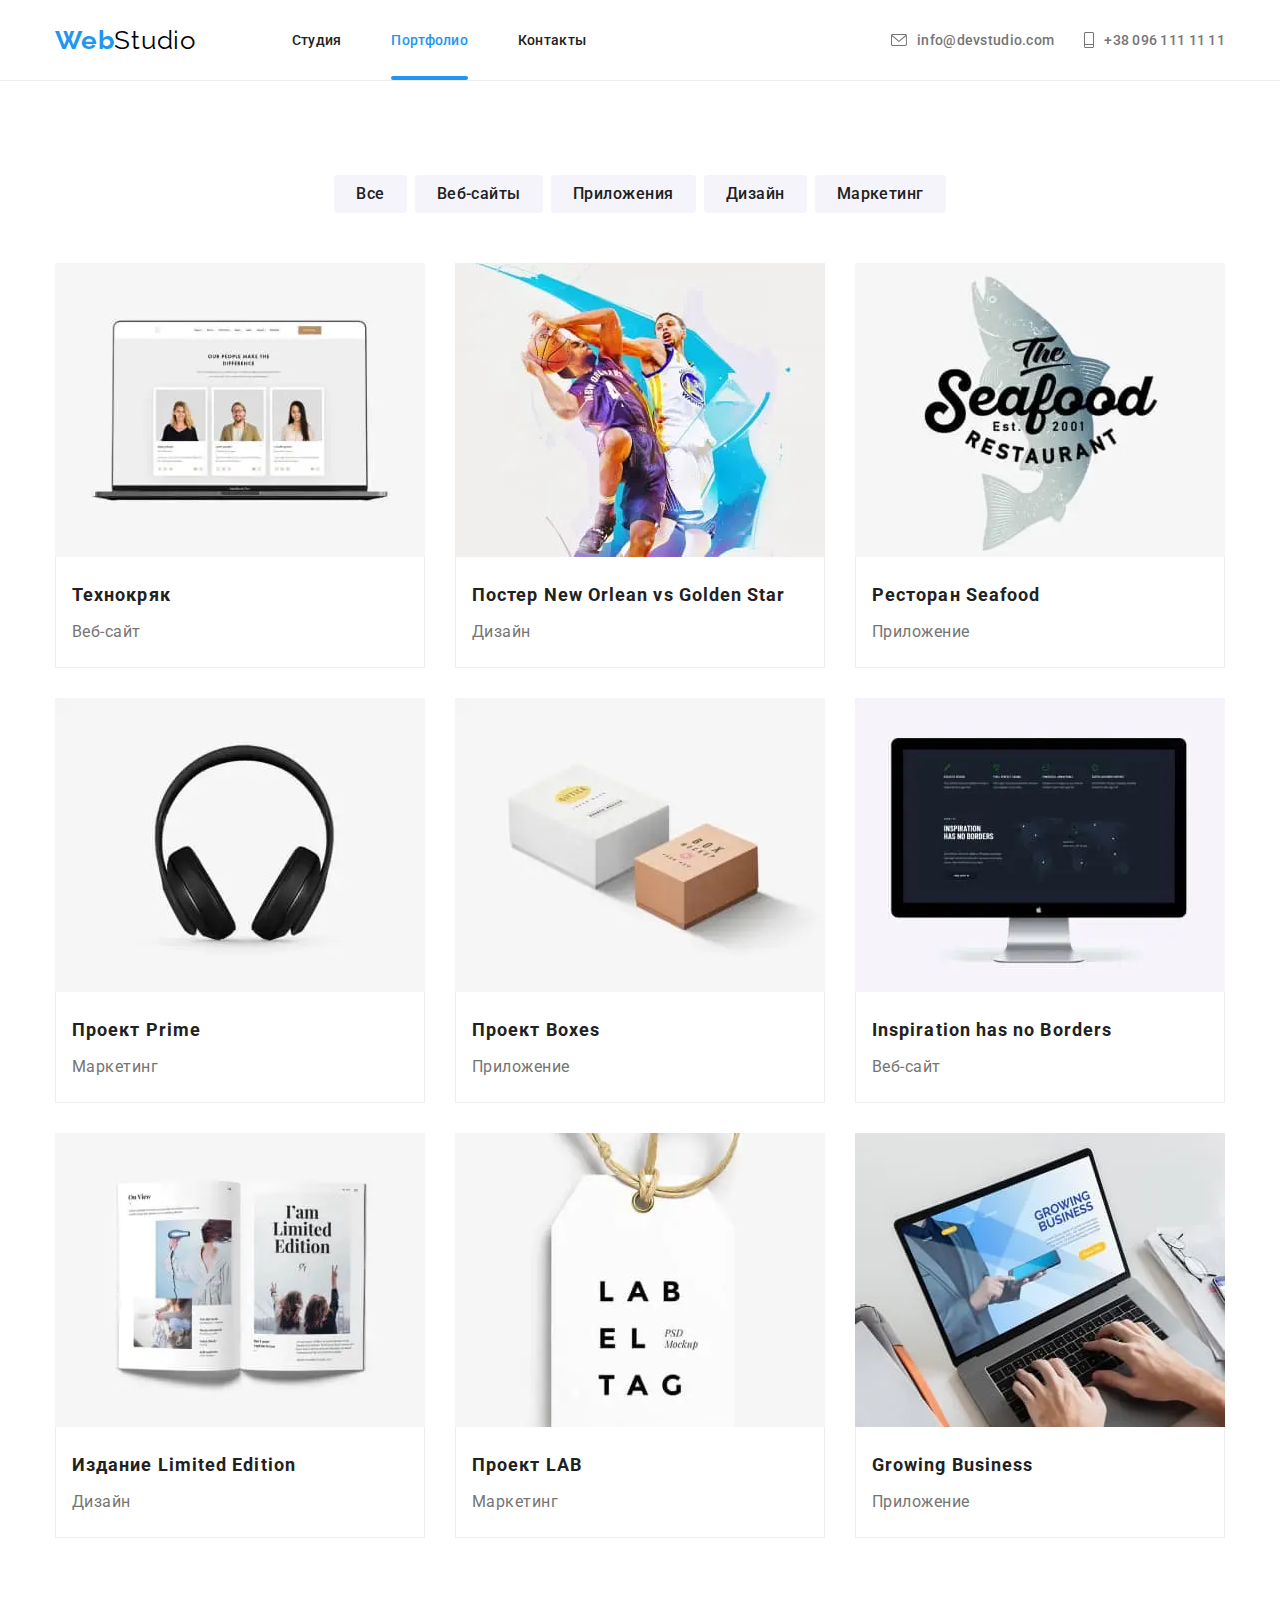
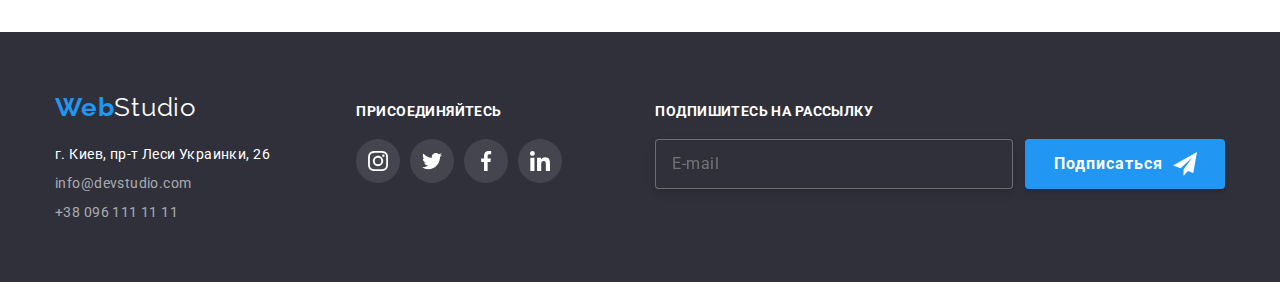
==== commit c6c58629: "hw8" ====
--- a/portfolio.html
+++ b/portfolio.html
@@ -4,6 +4,7 @@
 <head>
   <meta charset="UTF-8">
   <meta name="viewport" content="width=device-width, initial-scale=1.0">
+  <meta name="description" content="Примеры созданых и поддерживаемых бизнес-проектов " />
   <title>Портфолио</title>
   <link rel="preconnect" href="https://fonts.gstatic.com">
   <link href="https://fonts.googleapis.com/css2?family=Oleo+Script&family=Raleway:wght@700&family=Roboto:wght@400;500;700;900&display=swap"
@@ -70,7 +71,57 @@
           <li class="projects-item">
             <a class="projects-link" href="#">
               <div class="overlay">
-                <img src="./images/Portfolio/img.jpg" alt="Скриншот сайта" width="370">
+                <picture>
+                  <source 
+                    srcset="
+                    ./images/Desktop/webP/Portfolio/img.webp 1x,
+                    ./images/Desktop/webP/Portfolio/img@2x.webp 2x
+                    " 
+                    type="image/webp" 
+                    media="(min-width: 1200px)" 
+                  />
+                  <source 
+                    srcset="
+                    ./images/Tablet/webP/Portfolio/img.webp 1x,
+                    ./images/Tablet/webP/Portfolio/img@2x.webp 2x
+                    "
+                    type="image/webp" 
+                    media="(min-width: 768px)" 
+                  />
+                  <source 
+                    srcset="
+                    ./images/Mobile/webP/Portfolio/img.webp 1x,
+                    ./images/Mobile/webP/Portfolio/img@2x.webp 2x
+                    " 
+                    type="image/webp" 
+                    media="(max-width: 767px)" 
+                  />
+                  <source 
+                    srcset="
+                    ./images/Desktop/jpg/Portfolio/img.jpg 1x,
+                    ./images/Desktop/jpg/Portfolio/img@2x.jpg 2x
+                    " 
+                    type="image/jpg" 
+                    media="(min-width: 1200px)" 
+                  />
+                  <source 
+                    srcset="
+                    ./images/Tablet/jpg/Portfolio/img.jpg 1x,
+                    ./images/Tablet/jpg/Portfolio/img@2x.jpg 2x
+                    " 
+                    type="image/jpg" 
+                    media="(min-width: 768px)" 
+                  />
+                  <source 
+                    srcset="
+                    ./images/Mobile/jpg/Portfolio/img.jpg 1x,
+                    ./images/Mobile/jpg/Portfolio/img@2x.jpg 2x
+                    " 
+                    type="image/jpg" 
+                    media="(max-width: 767px)"
+                  />
+                  <img src="./images/Mobile/jpg/Portfolio/img.jpg" alt="Скриншот сайта" width="450"/>                 
+                </picture>
                 <p class="hidden-text">Технокряк это современная площадка распространения коронавируса. Компании используют эту платформу для цифрового шпионажа и атак на защищённые сервера конкурентов.</p>
               </div>
               <div class="projects-content">
@@ -82,7 +133,45 @@
           <li class="projects-item">
             <a class="projects-link" href="#">
               <div class="overlay">
-                <img src="./images/Portfolio/img-1.jpg" alt="Два игрока в баскетбол" width="370">
+                <picture>
+                  <source srcset="
+                    ./images/Desktop/webP/Portfolio/img-1.webp 1x,
+                    ./images/Desktop/webP/Portfolio/img-1@2x.webp 2x
+                    " 
+                    type="image/webp" 
+                    media="(min-width: 1200px)" />
+                  <source srcset="
+                    ./images/Tablet/webP/Portfolio/img-1.webp 1x,
+                    ./images/Tablet/webP/Portfolio/img-1@2x.webp 2x
+                    " 
+                    type="image/webp" 
+                    media="(min-width: 768px)" />
+                  <source srcset="
+                    ./images/Mobile/webP/Portfolio/img-1.webp 1x,
+                    ./images/Mobile/webP/Portfolio/img-1@2x.webp 2x
+                    " 
+                    type="image/webp"
+                    media="(max-width: 767px)" />
+                  <source srcset="
+                    ./images/Desktop/jpg/Portfolio/img-1.jpg 1x,
+                    ./images/Desktop/jpg/Portfolio/img-1@2x.jpg 2x
+                    " 
+                    type="image/jpg" 
+                    media="(min-width: 1200px)" />
+                  <source srcset="
+                    ./images/Tablet/jpg/Portfolio/img-1.jpg 1x,
+                    ./images/Tablet/jpg/Portfolio/img-1@2x.jpg 2x
+                    " 
+                    type="image/jpg" 
+                    media="(min-width: 768px)" />
+                  <source srcset="
+                    ./images/Mobile/jpg/Portfolio/img-1.jpg 1x,
+                    ./images/Mobile/jpg/Portfolio/img-1@2x.jpg 2x
+                    " 
+                    type="image/jpg" 
+                    media="(max-width: 767px)" />
+                  <img src="./images/Mobile/jpg/Portfolio/img-1.jpg" alt="Два игрока в баскетбол" width="450">
+                </picture>
                 <p class="hidden-text">Технокряк это современная площадка распространения коронавируса. Компании используют эту платформу для цифрового шпионажа и атак на защищённые сервера конкурентов.</p>
               </div>
               <div class="projects-content">
@@ -94,7 +183,45 @@
           <li class="projects-item">
             <a class="projects-link" href="#">
               <div class="overlay">
-                <img src="./images/Portfolio/img-2.jpg" alt="Логотип ресторана" width="370">
+                <picture>
+                  <source srcset="
+                    ./images/Desktop/webP/Portfolio/img-2.webp 1x,
+                    ./images/Desktop/webP/Portfolio/img-2@2x.webp 2x
+                    " 
+                    type="image/webp" 
+                    media="(min-width: 1200px)" />
+                  <source srcset="
+                    ./images/Tablet/webP/Portfolio/img-2.webp 1x,
+                    ./images/Tablet/webP/Portfolio/img-2@2x.webp 2x
+                    " 
+                    type="image/webp" 
+                    media="(min-width: 768px)" />
+                  <source srcset="
+                    ./images/Mobile/webP/Portfolio/img-2.webp 1x,
+                    ./images/Mobile/webP/Portfolio/img-2@2x.webp 2x
+                    " 
+                    type="image/webp" 
+                    media="(max-width: 767px)" />
+                  <source srcset="
+                    ./images/Desktop/jpg/Portfolio/img-2.jpg 1x,
+                    ./images/Desktop/jpg/Portfolio/img-2@2x.jpg 2x
+                    " 
+                    type="image/jpg" 
+                    media="(min-width: 1200px)" />
+                  <source srcset="
+                    ./images/Tablet/jpg/Portfolio/img-2.jpg 1x,
+                    ./images/Tablet/jpg/Portfolio/img-2@2x.jpg 2x
+                    " 
+                    type="image/jpg" 
+                    media="(min-width: 768px)" />
+                  <source srcset="
+                    ./images/Mobile/jpg/Portfolio/img-2.jpg 1x,
+                    ./images/Mobile/jpg/Portfolio/img-2@2x.jpg 2x
+                    " 
+                    type="image/jpg" 
+                    media="(max-width: 767px)" />
+                  <img src="./images/Mobile/jpg/Portfolio/img-2.jpg" alt="Логотип ресторана" width="450">
+                </picture>
                 <p class="hidden-text">Технокряк это современная площадка распространения коронавируса. Компании используют эту платформу для цифрового шпионажа и атак на защищённые сервера конкурентов.</p>
               </div>
               <div class="projects-content">
@@ -106,7 +233,45 @@
           <li class="projects-item">
             <a class="projects-link" href="#">
               <div class="overlay">
-                <img src="./images/Portfolio/img-3.jpg" alt="Наушники" width="370">
+                <picture>
+                  <source srcset="
+                    ./images/Desktop/webP/Portfolio/img-3.webp 1x,
+                    ./images/Desktop/webP/Portfolio/img-3@2x.webp 2x
+                    " 
+                    type="image/webp" 
+                    media="(min-width: 1200px)" />
+                  <source srcset="
+                    ./images/Tablet/webP/Portfolio/img-3.webp 1x,
+                    ./images/Tablet/webP/Portfolio/img-3@2x.webp 2x
+                    " 
+                    type="image/webp" 
+                    media="(min-width: 768px)" />
+                  <source srcset="
+                    ./images/Mobile/webP/Portfolio/img-3.webp 1x,
+                    ./images/Mobile/webP/Portfolio/img-3@2x.webp 2x
+                    " 
+                    type="image/webp" 
+                    media="(max-width: 767px)" />
+                  <source srcset="
+                    ./images/Desktop/jpg/Portfolio/img-3.jpg 1x,
+                    ./images/Desktop/jpg/Portfolio/img-3@2x.jpg 2x
+                    " 
+                    type="image/jpg" 
+                    media="(min-width: 1200px)" />
+                  <source srcset="
+                    ./images/Tablet/jpg/Portfolio/img-3.jpg 1x,
+                    ./images/Tablet/jpg/Portfolio/img-3@2x.jpg 2x
+                    " 
+                    type="image/jpg" 
+                    media="(min-width: 768px)" />
+                  <source srcset="
+                    ./images/Mobile/jpg/Portfolio/img-3.jpg 1x,
+                    ./images/Mobile/jpg/Portfolio/img-3@2x.jpg 2x
+                    " 
+                    type="image/jpg"
+                    media="(max-width: 767px)" />
+                  <img src="./images/Mobile/jpg/Portfolio/img-3.jpg" alt="Наушники" width="450">
+                </picture>
                 <p class="hidden-text">Технокряк это современная площадка распространения коронавируса. Компании используют эту платформу для цифрового шпионажа и атак на защищённые сервера конкурентов.</p>
               </div>
               <div class="projects-content">
@@ -118,7 +283,45 @@
           <li class="projects-item">
             <a class="projects-link" href="#">
               <div class="overlay">
-                <img src="./images/Portfolio/img-4.jpg" alt="Белая и коричневая упаковки" width="370">
+                <picture>
+                  <source srcset="
+                    ./images/Desktop/webP/Portfolio/img-4.webp 1x,
+                    ./images/Desktop/webP/Portfolio/img-4@2x.webp 2x
+                    " 
+                    type="image/webp" 
+                    media="(min-width: 1200px)" />
+                  <source srcset="
+                    ./images/Tablet/webP/Portfolio/img-4.webp 1x,
+                    ./images/Tablet/webP/Portfolio/img-4@2x.webp 2x
+                    " 
+                    type="image/webp" 
+                    media="(min-width: 768px)" />
+                  <source srcset="
+                    ./images/Mobile/webP/Portfolio/img-4.webp 1x,
+                    ./images/Mobile/webP/Portfolio/img-4@2x.webp 2x
+                    " 
+                    type="image/webp" 
+                    media="(max-width: 767px)" />
+                  <source srcset="
+                    ./images/Desktop/jpg/Portfolio/img-4.jpg 1x,
+                    ./images/Desktop/jpg/Portfolio/img-4@2x.jpg 2x
+                    " 
+                    type="image/jpg" 
+                    media="(min-width: 1200px)" />
+                  <source srcset="
+                    ./images/Tablet/jpg/Portfolio/img-4.jpg 1x,
+                    ./images/Tablet/jpg/Portfolio/img-4@2x.jpg 2x
+                    " 
+                    type="image/jpg" 
+                    media="(min-width: 768px)" />
+                  <source srcset="
+                    ./images/Mobile/jpg/Portfolio/img-4.jpg 1x,
+                    ./images/Mobile/jpg/Portfolio/img-4@2x.jpg 2x
+                    " 
+                    type="image/jpg" 
+                    media="(max-width: 767px)" />
+                  <img src="./images/Mobile/jpg/Portfolio/img-4.jpg" alt="Белая и коричневая упаковки" width="450">
+                </picture>
                 <p class="hidden-text">Технокряк это современная площадка распространения коронавируса. Компании используют эту платформу для цифрового шпионажа и атак на защищённые сервера конкурентов.</p>
               </div>
               <div class="projects-content">
@@ -130,7 +333,45 @@
           <li class="projects-item">
             <a class="projects-link" href="#">
               <div class="overlay">
-                <img src="./images/Portfolio/img-5.jpg" alt="Монитор с открытым сайтом" width="370">
+                <picture>
+                  <source srcset="
+                    ./images/Desktop/webP/Portfolio/img-5.webp 1x,
+                    ./images/Desktop/webP/Portfolio/img-5@2x.webp 2x
+                    " 
+                    type="image/webp" 
+                    media="(min-width: 1200px)" />
+                  <source srcset="
+                    ./images/Tablet/webP/Portfolio/img-5.webp 1x,
+                    ./images/Tablet/webP/Portfolio/img-5@2x.webp 2x
+                    " 
+                    type="image/webp" 
+                    media="(min-width: 768px)" />
+                  <source srcset="
+                    ./images/Mobile/webP/Portfolio/img-5.webp 1x,
+                    ./images/Mobile/webP/Portfolio/img-5@2x.webp 2x
+                    " 
+                    type="image/webp" 
+                    media="(max-width: 767px)" />
+                  <source srcset="
+                    ./images/Desktop/jpg/Portfolio/img-5.jpg 1x,
+                    ./images/Desktop/jpg/Portfolio/img-5@2x.jpg 2x
+                    " 
+                    type="image/jpg" 
+                    media="(min-width: 1200px)" />
+                  <source srcset="
+                    ./images/Tablet/jpg/Portfolio/img-5.jpg 1x,
+                    ./images/Tablet/jpg/Portfolio/img-5@2x.jpg 2x
+                    " 
+                    type="image/jpg" 
+                    media="(min-width: 768px)" />
+                  <source srcset="
+                    ./images/Mobile/jpg/Portfolio/img-5.jpg 1x,
+                    ./images/Mobile/jpg/Portfolio/img-5@2x.jpg 2x
+                    " 
+                    type="image/jpg" 
+                    media="(max-width: 767px)" />
+                  <img src="./images/Mobile/jpg/Portfolio/img-5.jpg" alt="Монитор с открытым сайтом" width="450">
+                </picture>
                 <p class="hidden-text">Технокряк это современная площадка распространения коронавируса. Компании используют эту платформу для цифрового шпионажа и атак на защищённые сервера конкурентов.</p>
               </div>
               <div class="projects-content">
@@ -142,7 +383,45 @@
           <li class="projects-item">
             <a class="projects-link" href="#">
               <div class="overlay">
-                <img src="./images/Portfolio/img-6.jpg" alt="Открытая книжка" width="370">
+                <picture>
+                  <source srcset="
+                    ./images/Desktop/webP/Portfolio/img-6.webp 1x,
+                    ./images/Desktop/webP/Portfolio/img-6@2x.webp 2x
+                    " 
+                    type="image/webp" 
+                    media="(min-width: 1200px)" />
+                  <source srcset="
+                    ./images/Tablet/webP/Portfolio/img-6.webp 1x,
+                    ./images/Tablet/webP/Portfolio/img-6@2x.webp 2x
+                    " 
+                    type="image/webp" 
+                    media="(min-width: 768px)" />
+                  <source srcset="
+                    ./images/Mobile/webP/Portfolio/img-6.webp 1x,
+                    ./images/Mobile/webP/Portfolio/img-6@2x.webp 2x
+                    " 
+                    type="image/webp" 
+                    media="(max-width: 767px)" />
+                  <source srcset="
+                    ./images/Desktop/jpg/Portfolio/img-6.jpg 1x,
+                    ./images/Desktop/jpg/Portfolio/img-6@2x.jpg 2x
+                    "
+                    type="image/jpg" 
+                    media="(min-width: 1200px)" />
+                  <source srcset="
+                    ./images/Tablet/jpg/Portfolio/img-6.jpg 1x,
+                    ./images/Tablet/jpg/Portfolio/img-6@2x.jpg 2x
+                    " 
+                    type="image/jpg" 
+                    media="(min-width: 768px)" />
+                  <source srcset="
+                    ./images/Mobile/jpg/Portfolio/img-6.jpg 1x,
+                    ./images/Mobile/jpg/Portfolio/img-6@2x.jpg 2x
+                    " 
+                    type="image/jpg" 
+                    media="(max-width: 767px)" />
+                  <img src="./images/Mobile/jpg/Portfolio/img-6.jpg" alt="Открытая книжка" width="450">
+                </picture>
                 <p class="hidden-text">Технокряк это современная площадка распространения коронавируса. Компании используют эту платформу для цифрового шпионажа и атак на защищённые сервера конкурентов.</p>
               </div>
               <div class="projects-content">
@@ -155,7 +434,45 @@
           <li class="projects-item">
             <a class="projects-link" href="#">
               <div class="overlay">
-                <img src="./images/Portfolio/img-7.jpg" alt="Бирка LAB EL TAG" width="370">
+                <picture>
+                  <source srcset="
+                    ./images/Desktop/webP/Portfolio/img-7.webp 1x,
+                    ./images/Desktop/webP/Portfolio/img-7@2x.webp 2x
+                    " 
+                    type="image/webp" 
+                    media="(min-width: 1200px)" />
+                  <source srcset="
+                    ./images/Tablet/webP/Portfolio/img-7.webp 1x,
+                    ./images/Tablet/webP/Portfolio/img-7@2x.webp 2x
+                    " 
+                    type="image/webp" 
+                    media="(min-width: 768px)" />
+                  <source srcset="
+                    ./images/Mobile/webP/Portfolio/img-7.webp 1x,
+                    ./images/Mobile/webP/Portfolio/img-7@2x.webp 2x
+                    " 
+                    type="image/webp" 
+                    media="(max-width: 767px)" />
+                  <source srcset="
+                    ./images/Desktop/jpg/Portfolio/img-7.jpg 1x,
+                    ./images/Desktop/jpg/Portfolio/img-7@2x.jpg 2x
+                    " 
+                    type="image/jpg" 
+                    media="(min-width: 1200px)" />
+                  <source srcset="
+                    ./images/Tablet/jpg/Portfolio/img-7.jpg 1x,
+                    ./images/Tablet/jpg/Portfolio/img-7@2x.jpg 2x
+                    " 
+                    type="image/jpg" 
+                    media="(min-width: 768px)" />
+                  <source srcset="
+                    ./images/Mobile/jpg/Portfolio/img-7.jpg 1x,
+                    ./images/Mobile/jpg/Portfolio/img-7@2x.jpg 2x
+                    " 
+                    type="image/jpg" 
+                    media="(max-width: 767px)" />
+                  <img src="./images/Mobile/jpg/Portfolio/img-7.jpg" alt="Бирка LAB EL TAG" width="450">
+                </picture>
                 <p class="hidden-text">Технокряк это современная площадка распространения коронавируса. Компании используют эту платформу для цифрового шпионажа и атак на защищённые сервера конкурентов.</p>
               </div>
               <div class="projects-content">
@@ -167,7 +484,45 @@
           <li class="projects-item">
             <a class="projects-link" href="#">
               <div class="overlay">
-                <img src="./images/Portfolio/img-8.jpg" alt="Работа за ноутбуком в приложении Growing Business" width="370">
+                <picture>
+                  <source srcset="
+                    ./images/Desktop/webP/Portfolio/img-8.webp 1x,
+                    ./images/Desktop/webP/Portfolio/img-8@2x.webp 2x
+                    " 
+                    type="image/webp" 
+                    media="(min-width: 1200px)" />
+                  <source srcset="
+                    ./images/Tablet/webP/Portfolio/img-8.webp 1x,
+                    ./images/Tablet/webP/Portfolio/img-8@2x.webp 2x
+                    " 
+                    type="image/webp" 
+                    media="(min-width: 768px)" />
+                  <source srcset="
+                    ./images/Mobile/webP/Portfolio/img-8.webp 1x,
+                    ./images/Mobile/webP/Portfolio/img-8@2x.webp 2x
+                    " 
+                    type="image/webp" 
+                    media="(max-width: 767px)" />
+                  <source srcset="
+                    ./images/Desktop/jpg/Portfolio/img-8.jpg 1x,
+                    ./images/Desktop/jpg/Portfolio/img-8@2x.jpg 2x
+                    " 
+                    type="image/jpg" 
+                    media="(min-width: 1200px)" />
+                  <source srcset="
+                    ./images/Tablet/jpg/Portfolio/img-8.jpg 1x,
+                    ./images/Tablet/jpg/Portfolio/img-8@2x.jpg 2x
+                    " 
+                    type="image/jpg" 
+                    media="(min-width: 768px)" />
+                  <source srcset="
+                    ./images/Mobile/jpg/Portfolio/img-8.jpg 1x,
+                    ./images/Mobile/jpg/Portfolio/img-8@2x.jpg 2x
+                    " 
+                    type="image/jpg" 
+                    media="(max-width: 767px)" />
+                  <img src="./images/Mobile/jpg/Portfolio/img-8.jpg" alt="Работа за ноутбуком в приложении Growing Business" width="450">
+                </picture>
                 <p class="hidden-text">Технокряк это современная площадка распространения коронавируса. Компании используют эту платформу для цифрового шпионажа и атак на защищённые сервера конкурентов.</p>
               </div>
               <div class="projects-content">
@@ -200,28 +555,28 @@
         <b class="join">ПРИСОЕДИНЯЙТЕСЬ</b>
         <ul class="social-list lower">
           <li class="social-item">
-            <a class="social-link lower" href="">
+            <a class="social-link lower" href="#">
               <svg width="20" height="20">
                 <use href="./images/sprite.svg#instagram"></use>
               </svg>
             </a>
           </li>
           <li class="social-item">
-            <a class="social-link lower" href="">
+            <a class="social-link lower" href="#">
               <svg width="20" height="20">
                 <use href="./images/sprite.svg#twitter"></use>
               </svg>
             </a>
           </li>
           <li class="social-item">
-            <a class="social-link lower" href="">
+            <a class="social-link lower" href="#">
               <svg width="20" height="20">
                 <use href="./images/sprite.svg#facebook"></use>
               </svg>
             </a>
           </li>
           <li class="social-item">
-            <a class="social-link lower" href="">
+            <a class="social-link lower" href="#">
               <svg width="20" height="20">
                 <use href="./images/sprite.svg#linkedin"></use>
               </svg>
@@ -231,7 +586,7 @@
       </div>
       <!-- Footer form -->
       
-      <form class="footer-form">
+      <form name="footer-form" class="footer-form">
         <b class="subscribe-caption">Подпишитесь на рассылку</b>
         <div class="enter-mail">
           <label class="footer-label">
@@ -250,4 +605,65 @@
   <script src="./js/menu.js"></script>
 </body>
 
-</html>+</html>
+<!-- <picture>
+  <source 
+    srcset="
+    ./images/Mobile/webP/Portfolio/img.webp 1x,
+    ./images/Mobile/webP/Portfolio/img@2x.webp 2x
+    "
+    type="image/webp"
+    media="(max-width: 767px)"
+  />
+  <source 
+    srcset="
+    ./images/Tablet/webP/Portfolio/img.webp 1x,
+    ./images/Tablet/webP/Portfolio/img@2x.webp 2x
+    "
+    type="image/webp"
+    media="(min-width: 768px)"
+  />
+  <source 
+    srcset="
+    ./images/Desktop/webP/Portfolio/img.webp 1x,
+    ./images/Desktop/webP/Portfolio/img@2x.webp 2x
+    "
+    type="image/webp"
+    media="(min-width: 1200px)"
+  />
+  <source
+    srcset="
+    ./images/Mobile/jpg/Portfolio/img.jpg 1x,
+    ./images/Mobile/jpg/Portfolio/img@2x.jpg 2x
+    "
+    type="image/jpg"
+    media="(max-width: 767px)"
+  />
+  <source
+    srcset="
+    ./images/Tablet/jpg/Portfolio/img.jpg 1x,
+    ./images/Tablet/jpg/Portfolio/img@2x.jpg 2x
+    "
+    type="image/jpg"
+    media="(min-width: 768px)"
+  />
+  <source
+    srcset="
+    ./images/Desktop/jpg/Portfolio/img.jpg 1x,
+    ./images/Desktop/jpg/Portfolio/img@2x.jpg 2x
+    "
+    type="image/jpg"
+    media="(min-width: 1200px)"
+  />
+</picture>
+  <img 
+    srcset="
+    ./images/Mobile/jpg/Portfolio/img.jpg 1x,
+    ./images/Mobile/jpg/Portfolio/img@2x.jpg 2x
+    "
+    type="image/jpg"
+    media="(max-width: 767px)"
+    src="./images/Mobile/jpg/Portfolio/img.jpg" 
+    alt="Скриншот сайта" width="370" 
+  />
+</picture> -->--- a/css/main.min.css
+++ b/css/main.min.css
@@ -1,2 +1,2 @@
 /*! modern-normalize v1.0.0 | MIT License | https://github.com/sindresorhus/modern-normalize */​ ​ ​ html{-webkit-box-sizing:border-box;box-sizing:border-box}*,*::before,*::after{-webkit-box-sizing:border-box;box-sizing:border-box}*{margin:0;padding:0}.visually-hidden{position:absolute;width:1px;height:1px;margin:-1px;border:0;padding:0;clip:rect(0 0 0 0);overflow:hidden}img{display:block;max-width:100%;height:auto}​ :root{-moz-tab-size:4;-o-tab-size:4;tab-size:4}​ ​ html{line-height:1.15;-webkit-text-size-adjust:100%}​ ​ ​ body{margin:0}​ ​ body{font-family:system-ui,-apple-system,"Segoe UI",Roboto,Helvetica,Arial,sans-serif,"Apple Color Emoji","Segoe UI Emoji"}​ ​ ​ hr{height:0;color:inherit}​ ​ ​ abbr[title]{-webkit-text-decoration:underline dotted;text-decoration:underline dotted}​ ​ b,strong{font-weight:bolder}​ ​ code,kbd,samp,pre{font-family:ui-monospace, SFMono-Regular, Consolas, "Liberation Mono", Menlo,- monospace;font-size:1em}​ ​ small{font-size:80%}​ ​ sub,sup{font-size:75%;line-height:0;position:relative;vertical-align:baseline}​ sub{bottom:-0.25em}​ sup{top:-0.5em}​ ​ ​ table{text-indent:0;border-color:inherit}​ ​ ​ button,input,optgroup,select,textarea{font-family:inherit;font-size:100%;line-height:1.15;margin:0}​ ​ button,select{text-transform:none}​ ​ button,[type='button'],[type='reset'],[type='submit']{-webkit-appearance:button}​ ​ ::-moz-focus-inner{border-style:none;padding:0}​ ​ :-moz-focusring{outline:1px dotted ButtonText}​ ​ :-moz-ui-invalid{box-shadow:none}​ ​ legend{padding:0}​ ​ progress{vertical-align:baseline}​ ​ ::-webkit-inner-spin-button,::-webkit-outer-spin-button{height:auto}​ ​ [type='search']{-webkit-appearance:textfield;outline-offset:-2px}​ ​ ::-webkit-search-decoration{-webkit-appearance:none}​ ​ ::-webkit-file-upload-button{-webkit-appearance:button;font:inherit}​ ​ ​ summary{display:list-item}body{font-family:"Roboto",sans-serif;background-color:#fff;color:#757575}body.modal-open{overflow:hidden}h2,h3{color:#212121;font-style:normal}a{text-decoration:none}ul{list-style:none}input,textarea{outline:transparent}:hover,:focus,:focus-within{-webkit-transition:250ms cubic-bezier(0.4, 0, 0.2, 1);transition:250ms cubic-bezier(0.4, 0, 0.2, 1)}.container{padding-left:15px;padding-right:15px;margin-left:auto;margin-right:auto}@media screen and (min-width: 480px){.container{width:480px}}@media screen and (min-width: 768px){.container{width:768px}}@media screen and (min-width: 1200px){.container{width:1200px}}.header-section{position:relative}@media screen and (min-width: 480px) and (max-width: 767px){.header-section .container{width:100%}}.navigation{display:-webkit-box;display:-ms-flexbox;display:flex;-webkit-box-align:center;-ms-flex-align:center;align-items:center;-webkit-box-pack:justify;-ms-flex-pack:justify;justify-content:space-between}.nav-logo{display:-webkit-inline-box;display:-ms-inline-flexbox;display:inline-flex;padding-top:16px;padding-bottom:16px}@media screen and (min-width: 768px) and (max-width: 1199px){.nav-logo{margin-right:88px}}@media screen and (min-width: 1200px){.nav-logo{margin-right:93px}}.logo{color:#2196f3;font-family:"Raleway";font-weight:700;font-size:24px;line-height:1.17;letter-spacing:0.03em}@media screen and (min-width: 1200px){.logo{font-size:26px;line-height:1.19}}nav .logo span{color:#000000;font-weight:400}.menu-button{display:-webkit-inline-box;display:-ms-inline-flexbox;display:inline-flex;border:none;background-color:transparent}@media screen and (min-width: 768px){.menu-button{display:none}}.menu-button .icon-cross{display:none}.menu-button.is-open .icon-cross{display:block}.menu-button.is-open .icon-menu{display:none}.menu-button:hover,.menu-button:focus{fill:#2196f3}@media screen and (min-width: 768px){.menu-container{display:-webkit-box;display:-ms-flexbox;display:flex;-webkit-box-align:center;-ms-flex-align:center;align-items:center}}@media screen and (max-width: 767px){.menu-container{display:none;position:absolute;top:100%;left:0;width:100%;z-index:3;padding-top:60px;padding-bottom:60px;text-align:center;background-color:#fff}.menu-container.is-open{display:block}}@media screen and (min-width: 768px){.nav-list{display:-webkit-box;display:-ms-flexbox;display:flex}}@media screen and (max-width: 767px){.nav-list>.item:not(:last-child){margin-bottom:40px}}@media screen and (min-width: 768px){.nav-list>.item:not(:last-child){margin-right:50px}}.nav-link{display:inline-block;padding-top:8px;padding-bottom:8px;color:#212121;font-style:normal;font-weight:500;font-size:18px;line-height:1.167;letter-spacing:0.02em}@media screen and (min-width: 768px){.nav-link{padding-top:32px;padding-bottom:32px;font-size:14px;line-height:1.143}}.nav-link:hover,.nav-link:focus,.nav-contact:hover,.nav-contact:focus{color:#2196f3}.nav-link{position:relative}.nav-link.current::after{content:"";position:absolute;bottom:0;display:block;width:100%;height:4px;border-radius:2px;background:#2196f3}.nav-link.current{color:#2196f3}.nav-contacts{display:inline-block}@media screen and (max-width: 767px){.nav-contacts{margin-top:60px}}@media screen and (min-width: 768px){.nav-contacts{margin-left:84px}}@media screen and (min-width: 1200px){.nav-contacts{display:-webkit-box;display:-ms-flexbox;display:flex;margin-left:305px}}@media screen and (max-width: 1199px){.nav-contacts>.item:not(:last-child){margin-bottom:16px}}@media screen and (min-width: 768px) and (max-width: 1199px){.nav-contacts>.item:not(:last-child){margin-bottom:10px}}@media screen and (min-width: 1200px){.nav-contacts>.item:not(:last-child){margin-right:30px}}.nav-contact{display:-webkit-box;display:-ms-flexbox;display:flex;-webkit-box-align:center;-ms-flex-align:center;align-items:center;color:#757575;font-style:normal;font-weight:500;font-size:18px;line-height:1.167;letter-spacing:0.02em}@media screen and (min-width: 768px){.nav-contact{font-size:14px;line-height:1.143}}.nav-svg{margin-right:10px;fill:currentColor}.hero-section{max-width:100%;padding-top:118px;padding-bottom:118px;background-color:#2f303a;color:#ffffff;font-style:normal;text-align:center;letter-spacing:0.06em;background-image:-webkit-gradient(linear, left top, right top, from(rgba(47,48,58,0.4)), to(rgba(47,48,58,0.4))),url(../images/herobg.jpg);background-image:linear-gradient(to right, rgba(47,48,58,0.4), rgba(47,48,58,0.4)),url(../images/herobg.jpg);background-size:cover;background-repeat:no-repeat}@media screen and (min-width: 1200px){.hero-section{padding-top:200px;padding-bottom:200px}}.hero-title{margin-bottom:30px;font-weight:900;font-size:26px;line-height:1.6154;text-transform:uppercase}@media screen and (min-width: 1200px){.hero-title{font-size:44px;line-height:1.364}}.hero-button{padding:10px 32px;-webkit-box-shadow:0px 4px 4px rgba(0,0,0,0.15);box-shadow:0px 4px 4px rgba(0,0,0,0.15);border-radius:4px;border:0;background-color:#2196f3;color:#ffffff;font-family:"Roboto",sans-serif;font-weight:700;font-size:16px;line-height:1.875;letter-spacing:0.06em;cursor:pointer}.hero-button:hover,.hero-button:focus{color:#2196f3;background-color:#ffffff}.backdrop{position:fixed;top:0;left:0;width:100%;height:100%;background-color:rgba(0,0,0,0.2);z-index:5;overflow-y:scroll;opacity:1;-webkit-transition:opacity 400ms ease;transition:opacity 400ms ease}@media screen and (max-width: 767px){.backdrop{padding-left:15px;padding-right:15px}}.backdrop.is-hidden{pointer-events:none;opacity:0}.modal{position:relative;top:50%;left:50%;-webkit-transform:scale(1) translate(-50%, -50%);transform:scale(1) translate(-50%, -50%);-webkit-transition:-webkit-transform 500ms ease-in;transition:-webkit-transform 500ms ease-in;transition:transform 500ms ease-in;transition:transform 500ms ease-in, -webkit-transform 500ms ease-in;max-width:450px;background:#ffffff;-webkit-box-shadow:0px 1px 3px rgba(0,0,0,0.12),0px 1px 1px rgba(0,0,0,0.14),0px 2px 1px rgba(0,0,0,0.2);box-shadow:0px 1px 3px rgba(0,0,0,0.12),0px 1px 1px rgba(0,0,0,0.14),0px 2px 1px rgba(0,0,0,0.2);border-radius:4px}@media screen and (min-width: 1200px){.modal{max-width:528px}}.backdrop.is-hidden .modal{-webkit-transform:scale(0.7) translate(-70%, -70%);transform:scale(0.7) translate(-70%, -70%)}.modal-close-button{position:absolute;display:-webkit-box;display:-ms-flexbox;display:flex;-webkit-box-align:center;-ms-flex-align:center;align-items:center;-webkit-box-pack:center;-ms-flex-pack:center;justify-content:center;right:8px;top:8px;width:30px;height:30px;background:#ffffff;border:1px solid rgba(0,0,0,0.1);border-radius:50%;cursor:pointer}.modal-close-button:hover,.modal-close-button:focus{fill:#2196f3;border-color:#2196f3}.service-form{display:-webkit-box;display:-ms-flexbox;display:flex;-webkit-box-orient:vertical;-webkit-box-direction:normal;-ms-flex-direction:column;flex-direction:column;padding:40px}.form-сaption{margin-bottom:12px;color:#212121;font-style:normal;font-size:20px;line-height:1.5;text-align:center;letter-spacing:0.03em}@media screen and (min-width: 1200px){.form-сaption{line-height:1.15}}.service-label:not(:last-child){margin-bottom:10px}.service-label{display:-webkit-box;display:-ms-flexbox;display:flex;-webkit-box-orient:vertical;-webkit-box-direction:normal;-ms-flex-direction:column;flex-direction:column}.label-text{margin-bottom:4px;font-style:normal;font-size:12px;line-height:1.167;letter-spacing:0.01em}.service-input:hover,.service-input:focus-within,.service-textarea:hover,.service-textarea:focus-within{border-color:#2196f3}.service-input:focus-within+.service-icons{fill:#2196f3}.service-input:not(:placeholder-shown):valid{border-color:green}.service-input:not(:placeholder-shown):invalid{border-color:red}.service-input{height:40px;width:100%;padding-left:42px;font-size:16px;color:#757575;border:1px solid rgba(33,33,33,0.2);-webkit-box-sizing:border-box;box-sizing:border-box;border-radius:4px;cursor:pointer}.input-div{position:relative}.service-icons{position:absolute;left:14px;bottom:50%;-webkit-transform:translateY(50%);transform:translateY(50%);color:#212121}.service-textarea{padding:12px 16px;margin-bottom:10px;height:120px;color:#757575;font-size:16px;border:1px solid rgba(33,33,33,0.2);-webkit-box-sizing:border-box;box-sizing:border-box;border-radius:4px;resize:none}.service-textarea::-webkit-input-placeholder{color:rgba(117,117,117,0.5);font-family:"Roboto",sans-serif;font-style:normal;font-weight:400;font-size:12px;line-height:1.167;letter-spacing:0.01em}.service-textarea:-ms-input-placeholder{color:rgba(117,117,117,0.5);font-family:"Roboto",sans-serif;font-style:normal;font-weight:400;font-size:12px;line-height:1.167;letter-spacing:0.01em}.service-textarea::-ms-input-placeholder{color:rgba(117,117,117,0.5);font-family:"Roboto",sans-serif;font-style:normal;font-weight:400;font-size:12px;line-height:1.167;letter-spacing:0.01em}.service-textarea::placeholder{color:rgba(117,117,117,0.5);font-family:"Roboto",sans-serif;font-style:normal;font-weight:400;font-size:12px;line-height:1.167;letter-spacing:0.01em}.service-textarea:hover::-webkit-input-placeholder,.service-textarea:focus-within::-webkit-input-placeholder{font-size:14px;line-height:1.143}.service-textarea:hover:-ms-input-placeholder,.service-textarea:focus-within:-ms-input-placeholder{font-size:14px;line-height:1.143}.service-textarea:hover::-ms-input-placeholder,.service-textarea:focus-within::-ms-input-placeholder{font-size:14px;line-height:1.143}.service-textarea:hover::placeholder,.service-textarea:focus-within::placeholder{font-size:14px;line-height:1.143}.agree-label{display:-webkit-box;display:-ms-flexbox;display:flex;-webkit-box-pack:center;-ms-flex-pack:center;justify-content:center;-webkit-box-align:center;-ms-flex-align:center;align-items:center;margin-bottom:30px}.checkbox-input:checked+.checkbox-span{background-image:url(../images/check.svg);background-color:#2196f3;background-size:contain;background-origin:border-box;border-color:#2196f3;-webkit-transition:-webkit-transform 250ms cubic-bezier(0.4, 0, 0.2, 1);transition:-webkit-transform 250ms cubic-bezier(0.4, 0, 0.2, 1);transition:transform 250ms cubic-bezier(0.4, 0, 0.2, 1);transition:transform 250ms cubic-bezier(0.4, 0, 0.2, 1), -webkit-transform 250ms cubic-bezier(0.4, 0, 0.2, 1);-webkit-transform:scale(1.3);transform:scale(1.3)}.checkbox-span{margin-right:7px;width:16px;height:15px;border-radius:2px;border:2px solid #212121;cursor:pointer}.agree-text{font-style:normal;font-weight:normal;font-size:12px;line-height:1.1667;letter-spacing:0.03em}@media screen and (min-width: 1200px){.agree-text{font-size:14px;line-height:1.715}}.agreement-link{position:relative}.agreement-text::after{position:absolute;content:"";width:100%;left:50%;bottom:0;-webkit-transform:translateX(-50%);transform:translateX(-50%);border-bottom:0.01px solid}.hero-button.service-button{width:200px;-ms-flex-item-align:center;-ms-grid-row-align:center;align-self:center}.hero-button.service-button:hover,.hero-button.service-button:focus{color:#ffffff;background-color:#188ce8}.advantages-section{padding-top:60px;padding-bottom:60px}@media screen and (min-width: 1200px){.advantages-section{padding-top:94px;padding-bottom:94px}}.advantages-list{margin:-15px}@media screen and (min-width: 768px){.advantages-list{display:-webkit-box;display:-ms-flexbox;display:flex;-ms-flex-wrap:wrap;flex-wrap:wrap}}.advantages-item{margin:15px}@media screen and (min-width: 768px){.advantages-item{width:calc((100% - 60px) / 2)}}@media screen and (min-width: 1200px){.advantages-item{width:calc((100% - 120px) / 4)}}.advantages-div{height:120px;margin-bottom:30px;background-color:#f5f4fa;border-radius:4px}.advantages-icons{position:relative;top:50%;left:50%;-webkit-transform:translate(-50%, -50%);transform:translate(-50%, -50%)}.advantages-title{margin-bottom:10px;font-weight:700;font-size:14px;line-height:1.143;letter-spacing:0.03em;text-transform:uppercase}.advantages-text{min-height:50px;font-weight:400;font-size:14px;line-height:1.714;letter-spacing:0.03em}@media screen and (min-width: 1200px){.advantages-text{height:75px}}@media screen and (min-width: 768px){.advantages-text.text-hight{height:75px}}.illustrations-section{padding-bottom:94px}@media screen and (max-width: 1199px){.illustrations-section{display:none}}.illustrations-title{margin-bottom:50px;font-weight:700;font-size:36px;line-height:1.17;text-align:center;letter-spacing:0.03em}.illustrations-list{display:-webkit-box;display:-ms-flexbox;display:flex}.illustrations-item+.illustrations-item{margin-left:30px}.illustrations-item{position:relative}.illustrations-text{position:absolute;bottom:0;padding:27px 0px;color:#ffffff;background:rgba(47,48,58,0.8);width:100%;font-style:normal;font-weight:700;font-size:14px;line-height:1.143;text-align:center;letter-spacing:0.03em;text-transform:uppercase}.team-section{padding-top:60px;padding-bottom:60px;background-color:#f5f4fa}@media screen and (min-width: 1200px){.team-section{padding-top:94px;padding-bottom:94px}}.team-list{margin:-15px}@media screen and (min-width: 768px){.team-list{display:-webkit-box;display:-ms-flexbox;display:flex;-ms-flex-wrap:wrap;flex-wrap:wrap}}.team-item{margin:15px;background-color:#fff;-webkit-box-shadow:0px 1px 3px rgba(0,0,0,0.12),0px 1px 1px rgba(0,0,0,0.14),0px 2px 1px rgba(0,0,0,0.2);box-shadow:0px 1px 3px rgba(0,0,0,0.12),0px 1px 1px rgba(0,0,0,0.14),0px 2px 1px rgba(0,0,0,0.2);border-radius:0px 0px 4px 4px}@media screen and (min-width: 768px){.team-item{width:calc((100% - 60px) / 2)}}@media screen and (min-width: 1200px){.team-item{width:calc((100% - 120px) / 4)}}.team-title{margin-bottom:50px;font-weight:700;font-size:36px;line-height:1.17;text-align:center;letter-spacing:0.03em}@media screen and (max-width: 1199px){.team-title{margin-bottom:30px;font-size:28px;line-height:1.79}}.teammate{padding-top:30px;margin-bottom:10px;font-weight:500;font-size:16px;line-height:1.1875;text-align:center;letter-spacing:0.03em}.teammate-profession{margin-bottom:16px;font-weight:400;font-size:16px;line-height:1.1875;text-align:center;letter-spacing:0.03em}.social-list{display:-webkit-box;display:-ms-flexbox;display:flex;-webkit-box-pack:center;-ms-flex-pack:center;justify-content:center;-webkit-box-align:center;-ms-flex-align:center;align-items:center;padding-bottom:24px}@media screen and (min-width: 1200px){.social-list{padding-bottom:30px}}.social-item{-webkit-box-pack:center;-ms-flex-pack:center;justify-content:center;-webkit-box-align:center;-ms-flex-align:center;align-items:center}.social-item:not(:last-child){margin-right:10px}.social-link{display:-webkit-inline-box;display:-ms-inline-flexbox;display:inline-flex;width:44px;height:44px;border-radius:50%;-webkit-box-pack:center;-ms-flex-pack:center;justify-content:center;-webkit-box-align:center;-ms-flex-align:center;align-items:center;fill:#afb1b8}.social-link:hover,.social-link:focus{fill:#ffffff;background-color:#2196f3}.clients-section{padding-top:60px;padding-bottom:60px}@media screen and (min-width: 1200px){.clients-section{padding-top:94px;padding-bottom:94px}}.clients-list{display:-webkit-box;display:-ms-flexbox;display:flex;margin:-15px}@media screen and (max-width: 1199px){.clients-list{-ms-flex-wrap:wrap;flex-wrap:wrap}}.clients-item{width:calc((100% - 60px) / 2);margin:15px}@media screen and (min-width: 768px) and (max-width: 1199px){.clients-item{width:calc((100% - 90px) / 3)}}@media screen and (min-width: 1200px){.clients-item{width:calc((100% - 150px) / 6)}}.logo-link{display:-webkit-box;display:-ms-flexbox;display:flex;-webkit-box-align:center;-ms-flex-align:center;align-items:center;-webkit-box-pack:center;-ms-flex-pack:center;justify-content:center;height:90px;color:#afb1b8;border:1px solid #afb1b8;border-radius:4px}.logo-link:hover,.logo-link:focus{color:#2196f3;border-color:#2196f3}.logo-svg{fill:currentColor}.projects-section{padding-top:60px;padding-bottom:60px;border-top:1px solid #ececec}@media screen and (min-width: 1200px){.projects-section{padding-top:94px;padding-bottom:94px}}.sorter-list{display:-webkit-box;display:-ms-flexbox;display:flex;-ms-flex-wrap:wrap;flex-wrap:wrap;margin-bottom:40px}@media screen and (max-width: 767px){.sorter-list{margin-top:-15px;margin-right:-8px}}@media screen and (min-width: 768px) and (max-width: 1199px){.sorter-list{-webkit-box-pack:center;-ms-flex-pack:center;justify-content:center;margin-bottom:30px}}@media screen and (min-width: 1200px){.sorter-list{-webkit-box-pack:center;-ms-flex-pack:center;justify-content:center;margin-bottom:50px}}.sorter-item:not(:last-child){margin-right:8px}@media screen and (max-width: 767px){.sorter-item{margin-top:15px}}.sorter-button{padding:6px 22px;color:#212121;background-color:#f5f4fa;font-family:"Roboto",sans-serif;font-style:normal;font-weight:500;font-size:16px;line-height:1.625;text-align:center;letter-spacing:0.03em;border:0;border-radius:4px}.sorter-button:hover,.sorter-button:focus{color:#ffffff;background-color:#2196f3;-webkit-box-shadow:0px 3px 1px rgba(0,0,0,0.1),0px 1px 2px rgba(0,0,0,0.08),0px 2px 2px rgba(0,0,0,0.12);box-shadow:0px 3px 1px rgba(0,0,0,0.1),0px 1px 2px rgba(0,0,0,0.08),0px 2px 2px rgba(0,0,0,0.12)}.projects-list{display:-webkit-box;display:-ms-flexbox;display:flex;-ms-flex-wrap:wrap;flex-wrap:wrap;margin:-15px}.projects-item{margin:15px}@media screen and (min-width: 768px){.projects-item{width:calc((100% - 60px) / 2)}}@media screen and (min-width: 1200px){.projects-item{width:calc((100% - 90px) / 3)}}.projects-item:hover,.projects-item:focus-within{-webkit-box-shadow:0px 1px 1px rgba(0,0,0,0.12),0px 4px 4px rgba(0,0,0,0.06),1px 4px 6px rgba(0,0,0,0.16);box-shadow:0px 1px 1px rgba(0,0,0,0.12),0px 4px 4px rgba(0,0,0,0.06),1px 4px 6px rgba(0,0,0,0.16)}.overlay{position:relative;overflow:hidden}.projects-link:hover .hidden-text,.projects-link:focus .hidden-text{opacity:1;top:50%;-webkit-transform:translateY(-50%);transform:translateY(-50%);-webkit-transition:250ms cubic-bezier(0.4, 0, 0.2, 1);transition:250ms cubic-bezier(0.4, 0, 0.2, 1)}.hidden-text{opacity:0;position:absolute;padding:63px 24px;color:#ffffff;background:rgba(33,150,243,0.9);font-style:normal;font-weight:normal;font-size:18px;line-height:1.56;letter-spacing:0.03em}.projects-content{padding:20px 16px;background:#fff;border:1px solid #eeeeee;border-top:none}.projects-title{margin-bottom:4px;font-weight:700;font-size:18px;line-height:2;letter-spacing:0.06em}.projects-text{font-weight:normal;font-size:16px;line-height:1.87;letter-spacing:0.03em;color:#757575}.footer-section{padding-top:60px;padding-bottom:60px;background:#2f303a;color:#ffffff}@media screen and (max-width: 1199px){.footer-section{text-align:center}}@media screen and (min-width: 768px) and (max-width: 1199px){.flex-div{display:-webkit-box;display:-ms-flexbox;display:flex;-ms-flex-wrap:wrap;flex-wrap:wrap;padding-left:76px;padding-right:89px}}@media screen and (min-width: 1200px){.flex-div{display:-webkit-box;display:-ms-flexbox;display:flex;-webkit-box-align:baseline;-ms-flex-align:baseline;align-items:baseline}}@media screen and (min-width: 768px){.footer-div{width:232px}}.footer-logo{display:block;margin-bottom:20px}.footer-logo span{color:#ffffff;font-weight:400}@media screen and (max-width: 1199px){.footer-address{margin-bottom:60px}}.street-location{height:21px;margin-bottom:8px;font-family:"Roboto",sans-serif;font-style:normal;font-weight:400;font-size:14px;line-height:1.714;letter-spacing:0.03em}.footer-contacts>.item:not(:last-child){margin-bottom:8px}.footer-contact{display:block;height:21px;font-style:normal;font-weight:400;font-size:14px;line-height:1.71;letter-spacing:0.03em;color:rgba(255,255,255,0.6)}@media screen and (max-width: 767px){.footer-socials{margin-bottom:60px}}@media screen and (min-width: 768px){.footer-socials{margin-left:auto}}@media screen and (min-width: 1200px){.footer-socials{margin-left:70px}}.join{display:block;margin-bottom:20px;font-style:normal;font-weight:700;font-size:14px;line-height:1.143;letter-spacing:0.03em;text-transform:uppercase}.social-list.lower{padding-bottom:0px}.social-link.lower{fill:#ffffff;background-color:rgba(255,255,255,0.1)}.social-link:hover,.social-link:focus{fill:#ffffff;background-color:#2196f3}@media screen and (min-width: 768px) and (max-width: 1199px){.footer-form{margin-left:auto;margin-right:auto}}@media screen and (min-width: 1200px){.footer-form{margin-left:93px}}.subscribe-caption{display:-webkit-inline-box;display:-ms-inline-flexbox;display:inline-flex;margin-bottom:20px;font-style:normal;font-size:14px;line-height:1.143;letter-spacing:0.03em;text-transform:uppercase}@media screen and (min-width: 1200px){.enter-mail{display:-webkit-box;display:-ms-flexbox;display:flex}}.footer-input{width:100%;height:50px;padding:15px 0 15px 16px;color:#fff;border:1px solid rgba(255,255,255,0.3);-webkit-box-sizing:border-box;box-sizing:border-box;-webkit-filter:drop-shadow(0px 4px 4px rgba(0,0,0,0.15));filter:drop-shadow(0px 4px 4px rgba(0,0,0,0.15));border-radius:4px;background-color:#2f303a;cursor:pointer}@media screen and (min-width: 480px){.footer-input{width:450px}}@media screen and (max-width: 1199px){.footer-input{margin-bottom:20px}}@media screen and (min-width: 1200px){.footer-input{width:358px}}.footer-input::-webkit-input-placeholder{font-family:"Roboto",sans-serif;font-style:normal;font-size:16px;line-height:1.25;letter-spacing:0.03em}.footer-input:-ms-input-placeholder{font-family:"Roboto",sans-serif;font-style:normal;font-size:16px;line-height:1.25;letter-spacing:0.03em}.footer-input::-ms-input-placeholder{font-family:"Roboto",sans-serif;font-style:normal;font-size:16px;line-height:1.25;letter-spacing:0.03em}.footer-input::placeholder{font-family:"Roboto",sans-serif;font-style:normal;font-size:16px;line-height:1.25;letter-spacing:0.03em}.footer-input:hover,.footer-input:focus-within{border-color:#fff}.footer-input:focus-within::-webkit-input-placeholder{color:#fff}.footer-input:focus-within:-ms-input-placeholder{color:#fff}.footer-input:focus-within::-ms-input-placeholder{color:#fff}.footer-input:focus-within::placeholder{color:#fff}.footer-input:not(:placeholder-shown):valid{border-color:green}.footer-input:not(:placeholder-shown):invalid{border-color:red}.subscribe-button.hero-button{max-width:100%;display:-webkit-box;display:-ms-flexbox;display:flex;-webkit-box-align:center;-ms-flex-align:center;align-items:center;padding-left:29px;padding-right:28px}@media screen and (max-width: 1199px){.subscribe-button.hero-button{position:relative;left:50%;-webkit-transform:translateX(-50%);transform:translateX(-50%)}}@media screen and (min-width: 1200px){.subscribe-button.hero-button{margin-left:12px}}.subscribe-button:hover>.send-icon,.subscribe-button:focus-within>.send-icon,.subscribe-button:hover,.subscribe-text:hover>.send-icon,.subscribe-text:focus-within>.send-icon,.subscribe-text:hover{fill:#2196f3;color:#2196f3}.send-icon{fill:#fff;margin-left:10px;-webkit-box-align:center;-ms-flex-align:center;align-items:center;-webkit-box-pack:center;-ms-flex-pack:center;justify-content:center}
+ monospace;font-size:1em}​ ​ small{font-size:80%}​ ​ sub,sup{font-size:75%;line-height:0;position:relative;vertical-align:baseline}​ sub{bottom:-0.25em}​ sup{top:-0.5em}​ ​ ​ table{text-indent:0;border-color:inherit}​ ​ ​ button,input,optgroup,select,textarea{font-family:inherit;font-size:100%;line-height:1.15;margin:0}​ ​ button,select{text-transform:none}​ ​ button,[type='button'],[type='reset'],[type='submit']{-webkit-appearance:button}​ ​ ::-moz-focus-inner{border-style:none;padding:0}​ ​ :-moz-focusring{outline:1px dotted ButtonText}​ ​ :-moz-ui-invalid{box-shadow:none}​ ​ legend{padding:0}​ ​ progress{vertical-align:baseline}​ ​ ::-webkit-inner-spin-button,::-webkit-outer-spin-button{height:auto}​ ​ [type='search']{-webkit-appearance:textfield;outline-offset:-2px}​ ​ ::-webkit-search-decoration{-webkit-appearance:none}​ ​ ::-webkit-file-upload-button{-webkit-appearance:button;font:inherit}​ ​ ​ summary{display:list-item}body{font-family:"Roboto",sans-serif;background-color:#fff;color:#757575}body.modal-open{overflow:hidden}h2,h3{color:#212121;font-style:normal}a{text-decoration:none}ul{list-style:none}input,textarea{outline:transparent}:hover,:focus,:focus-within{-webkit-transition:250ms cubic-bezier(0.4, 0, 0.2, 1);transition:250ms cubic-bezier(0.4, 0, 0.2, 1)}.container{padding-left:15px;padding-right:15px;margin-left:auto;margin-right:auto}@media screen and (min-width: 480px){.container{width:480px}}@media screen and (min-width: 768px){.container{width:768px}}@media screen and (min-width: 1200px){.container{width:1200px}}.header-section{position:relative}@media screen and (min-width: 480px) and (max-width: 767px){.header-section .container{width:100%}}.navigation{display:-webkit-box;display:-ms-flexbox;display:flex;-webkit-box-align:center;-ms-flex-align:center;align-items:center;-webkit-box-pack:justify;-ms-flex-pack:justify;justify-content:space-between}.nav-logo{display:-webkit-inline-box;display:-ms-inline-flexbox;display:inline-flex;padding-top:16px;padding-bottom:16px}@media screen and (min-width: 768px) and (max-width: 1199px){.nav-logo{margin-right:88px}}@media screen and (min-width: 1200px){.nav-logo{margin-right:93px}}.logo{color:#2196f3;font-family:"Raleway";font-weight:700;font-size:24px;line-height:1.17;letter-spacing:0.03em}@media screen and (min-width: 1200px){.logo{font-size:26px;line-height:1.19}}nav .logo span{color:#000000;font-weight:400}.menu-button{display:-webkit-inline-box;display:-ms-inline-flexbox;display:inline-flex;border:none;background-color:transparent}@media screen and (min-width: 768px){.menu-button{display:none}}.menu-button .icon-cross{display:none}.menu-button.is-open .icon-cross{display:block}.menu-button.is-open .icon-menu{display:none}.menu-button:hover,.menu-button:focus{fill:#2196f3}@media screen and (min-width: 768px){.menu-container{display:-webkit-box;display:-ms-flexbox;display:flex;-webkit-box-align:center;-ms-flex-align:center;align-items:center}}@media screen and (max-width: 767px){.menu-container{display:none;position:absolute;top:100%;left:0;width:100%;z-index:3;padding-top:60px;padding-bottom:60px;text-align:center;background-color:#fff}.menu-container.is-open{display:block}}@media screen and (min-width: 768px){.nav-list{display:-webkit-box;display:-ms-flexbox;display:flex}}@media screen and (max-width: 767px){.nav-list>.item:not(:last-child){margin-bottom:40px}}@media screen and (min-width: 768px){.nav-list>.item:not(:last-child){margin-right:50px}}.nav-link{display:inline-block;padding-top:8px;padding-bottom:8px;color:#212121;font-style:normal;font-weight:500;font-size:18px;line-height:1.167;letter-spacing:0.02em}@media screen and (min-width: 768px){.nav-link{padding-top:32px;padding-bottom:32px;font-size:14px;line-height:1.143}}.nav-link:hover,.nav-link:focus,.nav-contact:hover,.nav-contact:focus{color:#2196f3}.nav-link{position:relative}.nav-link.current::after{content:"";position:absolute;bottom:0;display:block;width:100%;height:4px;border-radius:2px;background:#2196f3}.nav-link.current{pointer-events:none;color:#2196f3}.nav-contacts{display:inline-block}@media screen and (max-width: 767px){.nav-contacts{margin-top:60px}}@media screen and (min-width: 768px){.nav-contacts{margin-left:84px}}@media screen and (min-width: 1200px){.nav-contacts{display:-webkit-box;display:-ms-flexbox;display:flex;margin-left:305px}}@media screen and (max-width: 1199px){.nav-contacts>.item:not(:last-child){margin-bottom:16px}}@media screen and (min-width: 768px) and (max-width: 1199px){.nav-contacts>.item:not(:last-child){margin-bottom:10px}}@media screen and (min-width: 1200px){.nav-contacts>.item:not(:last-child){margin-right:30px}}.nav-contact{display:-webkit-box;display:-ms-flexbox;display:flex;-webkit-box-align:center;-ms-flex-align:center;align-items:center;color:#757575;font-style:normal;font-weight:500;font-size:18px;line-height:1.167;letter-spacing:0.02em}@media screen and (min-width: 768px){.nav-contact{font-size:12px}}@media screen and (min-width: 1200px){.nav-contact{font-size:14px;line-height:1.143}}.nav-svg{margin-right:10px;fill:currentColor}@media screen and (min-width: 768px) and (max-width: 1199px){.nav-svg{margin-right:8px}}.hero-section{max-width:100%;padding-top:118px;padding-bottom:118px;background-color:#2f303a;color:#ffffff;font-style:normal;text-align:center;letter-spacing:0.06em;background-image:-webkit-gradient(linear, left top, right top, from(rgba(47,48,58,0.4)), to(rgba(47,48,58,0.4))),url(../images/Mobile/jpg/herobg-480.jpg);background-image:linear-gradient(to right, rgba(47,48,58,0.4), rgba(47,48,58,0.4)),url(../images/Mobile/jpg/herobg-480.jpg);background-size:cover;background-repeat:no-repeat}@media screen and (min-width: 576px) and (max-width: 768px){.hero-section{background-image:-webkit-gradient(linear, left top, right top, from(rgba(47,48,58,0.4)), to(rgba(47,48,58,0.4))),url(../images/Tablet/jpg/herobg-768.jpg);background-image:linear-gradient(to right, rgba(47,48,58,0.4), rgba(47,48,58,0.4)),url(../images/Tablet/jpg/herobg-768.jpg)}}@media screen and (min-width: 769px){.hero-section{padding-top:200px;padding-bottom:200px;background-image:-webkit-gradient(linear, left top, right top, from(rgba(47,48,58,0.4)), to(rgba(47,48,58,0.4))),url(../images/Desktop/jpg/herobg-1600.jpg);background-image:linear-gradient(to right, rgba(47,48,58,0.4), rgba(47,48,58,0.4)),url(../images/Desktop/jpg/herobg-1600.jpg)}}.hero-title{margin-bottom:30px;font-weight:900;font-size:26px;line-height:1.6154;text-transform:uppercase}@media screen and (min-width: 1200px){.hero-title{font-size:44px;line-height:1.364}}.hero-button{padding:10px 32px;-webkit-box-shadow:0px 4px 4px rgba(0,0,0,0.15);box-shadow:0px 4px 4px rgba(0,0,0,0.15);border-radius:4px;border:0;background-color:#2196f3;color:#ffffff;font-family:"Roboto",sans-serif;font-weight:700;font-size:16px;line-height:1.875;letter-spacing:0.06em;cursor:pointer}.hero-button:hover,.hero-button:focus{color:#2196f3;background-color:#ffffff}.backdrop{position:fixed;top:0;left:0;width:100%;height:100%;background-color:rgba(0,0,0,0.2);z-index:5;overflow-y:scroll;opacity:1;-webkit-transition:opacity 400ms ease;transition:opacity 400ms ease}@media screen and (max-width: 480px){.backdrop{padding-left:15px;padding-right:15px}}.backdrop.is-hidden{pointer-events:none;opacity:0}.modal{position:relative;top:50%;left:50%;-webkit-transform:scale(1) translate(-50%, -50%);transform:scale(1) translate(-50%, -50%);-webkit-transition:-webkit-transform 500ms ease-in;transition:-webkit-transform 500ms ease-in;transition:transform 500ms ease-in;transition:transform 500ms ease-in, -webkit-transform 500ms ease-in;max-width:450px;background:#ffffff;-webkit-box-shadow:0px 1px 3px rgba(0,0,0,0.12),0px 1px 1px rgba(0,0,0,0.14),0px 2px 1px rgba(0,0,0,0.2);box-shadow:0px 1px 3px rgba(0,0,0,0.12),0px 1px 1px rgba(0,0,0,0.14),0px 2px 1px rgba(0,0,0,0.2);border-radius:4px}@media screen and (min-width: 1200px){.modal{max-width:528px}}@media screen and (min-height: 320px) and (max-height: 650px){.modal{margin-top:164px}}@media screen and (min-height: 320px) and (max-height: 650px) and (min-height: 420px){.modal{margin-top:114px}}@media screen and (min-height: 320px) and (max-height: 650px) and (min-height: 520px){.modal{margin-top:64px}}.backdrop.is-hidden .modal{-webkit-transform:scale(0.7) translate(-70%, -70%);transform:scale(0.7) translate(-70%, -70%)}.modal-close-button{position:absolute;display:-webkit-box;display:-ms-flexbox;display:flex;-webkit-box-align:center;-ms-flex-align:center;align-items:center;-webkit-box-pack:center;-ms-flex-pack:center;justify-content:center;right:8px;top:8px;width:30px;height:30px;background:#ffffff;border:1px solid rgba(0,0,0,0.1);border-radius:50%;cursor:pointer}.modal-close-button:hover,.modal-close-button:focus{fill:#2196f3;border-color:#2196f3}.service-form{display:-webkit-box;display:-ms-flexbox;display:flex;-webkit-box-orient:vertical;-webkit-box-direction:normal;-ms-flex-direction:column;flex-direction:column;padding:40px}.form-сaption{margin-bottom:12px;color:#212121;font-style:normal;font-size:20px;line-height:1.5;text-align:center;letter-spacing:0.03em}@media screen and (min-width: 1200px){.form-сaption{line-height:1.15}}.service-label:not(:last-child){margin-bottom:10px}.service-label{display:-webkit-box;display:-ms-flexbox;display:flex;-webkit-box-orient:vertical;-webkit-box-direction:normal;-ms-flex-direction:column;flex-direction:column}.label-text{margin-bottom:4px;font-style:normal;font-size:12px;line-height:1.167;letter-spacing:0.01em}.service-input:hover,.service-input:focus-within,.service-textarea:hover,.service-textarea:focus-within{border-color:#2196f3}.service-input:focus-within+.service-icons{fill:#2196f3}.service-input:not(:placeholder-shown):valid{border-color:green}.service-input:not(:placeholder-shown):invalid{border-color:red}.service-input{height:40px;width:100%;padding-left:42px;font-size:16px;color:#757575;border:1px solid rgba(33,33,33,0.2);-webkit-box-sizing:border-box;box-sizing:border-box;border-radius:4px;cursor:pointer}.input-div{position:relative}.service-icons{position:absolute;left:14px;bottom:50%;-webkit-transform:translateY(50%);transform:translateY(50%);color:#212121}.service-textarea{padding:12px 16px;margin-bottom:10px;max-height:120px;color:#757575;font-size:16px;border:1px solid rgba(33,33,33,0.2);-webkit-box-sizing:border-box;box-sizing:border-box;border-radius:4px;resize:none}.service-textarea::-webkit-input-placeholder{color:rgba(117,117,117,0.5);font-family:"Roboto",sans-serif;font-style:normal;font-weight:400;font-size:12px;line-height:1.167;letter-spacing:0.01em}.service-textarea:-ms-input-placeholder{color:rgba(117,117,117,0.5);font-family:"Roboto",sans-serif;font-style:normal;font-weight:400;font-size:12px;line-height:1.167;letter-spacing:0.01em}.service-textarea::-ms-input-placeholder{color:rgba(117,117,117,0.5);font-family:"Roboto",sans-serif;font-style:normal;font-weight:400;font-size:12px;line-height:1.167;letter-spacing:0.01em}.service-textarea::placeholder{color:rgba(117,117,117,0.5);font-family:"Roboto",sans-serif;font-style:normal;font-weight:400;font-size:12px;line-height:1.167;letter-spacing:0.01em}.service-textarea:hover::-webkit-input-placeholder,.service-textarea:focus-within::-webkit-input-placeholder{font-size:14px;line-height:1.143}.service-textarea:hover:-ms-input-placeholder,.service-textarea:focus-within:-ms-input-placeholder{font-size:14px;line-height:1.143}.service-textarea:hover::-ms-input-placeholder,.service-textarea:focus-within::-ms-input-placeholder{font-size:14px;line-height:1.143}.service-textarea:hover::placeholder,.service-textarea:focus-within::placeholder{font-size:14px;line-height:1.143}.agree-label{display:-webkit-box;display:-ms-flexbox;display:flex;-webkit-box-pack:center;-ms-flex-pack:center;justify-content:center;-webkit-box-align:center;-ms-flex-align:center;align-items:center;margin-bottom:30px}.checkbox-input:checked+.checkbox-span{background-image:url(../images/check.svg);background-color:#2196f3;background-size:contain;background-origin:border-box;border-color:#2196f3;-webkit-transition:-webkit-transform 250ms cubic-bezier(0.4, 0, 0.2, 1);transition:-webkit-transform 250ms cubic-bezier(0.4, 0, 0.2, 1);transition:transform 250ms cubic-bezier(0.4, 0, 0.2, 1);transition:transform 250ms cubic-bezier(0.4, 0, 0.2, 1), -webkit-transform 250ms cubic-bezier(0.4, 0, 0.2, 1);-webkit-transform:scale(1.3);transform:scale(1.3)}.checkbox-span{margin-right:7px;width:16px;height:15px;border-radius:2px;border:2px solid #212121;cursor:pointer}.agree-text{font-style:normal;font-weight:normal;font-size:12px;line-height:1.1667;letter-spacing:0.03em}@media screen and (min-width: 1200px){.agree-text{font-size:14px;line-height:1.715}}.agreement-link{position:relative}.agreement-text::after{position:absolute;content:"";width:100%;left:50%;bottom:0;-webkit-transform:translateX(-50%);transform:translateX(-50%);border-bottom:0.01px solid}.hero-button.service-button{width:200px;-ms-flex-item-align:center;-ms-grid-row-align:center;align-self:center}.hero-button.service-button:hover,.hero-button.service-button:focus{color:#ffffff;background-color:#188ce8}.advantages-section{padding-top:60px;padding-bottom:60px}@media screen and (min-width: 1200px){.advantages-section{padding-top:94px;padding-bottom:94px}}.advantages-list{margin:-15px}@media screen and (min-width: 768px){.advantages-list{display:-webkit-box;display:-ms-flexbox;display:flex;-ms-flex-wrap:wrap;flex-wrap:wrap}}.advantages-item{margin:15px}@media screen and (min-width: 768px){.advantages-item{width:calc((100% - 60px) / 2)}}@media screen and (min-width: 1200px){.advantages-item{width:calc((100% - 120px) / 4)}}.advantages-div{height:120px;margin-bottom:30px;background-color:#f5f4fa;border-radius:4px}.advantages-icons{position:relative;top:50%;left:50%;-webkit-transform:translate(-50%, -50%);transform:translate(-50%, -50%)}.advantages-title{margin-bottom:10px;font-weight:700;font-size:14px;line-height:1.143;letter-spacing:0.03em;text-transform:uppercase}.advantages-text{min-height:50px;font-weight:400;font-size:14px;line-height:1.714;letter-spacing:0.03em}@media screen and (min-width: 1200px){.advantages-text{height:75px}}@media screen and (min-width: 768px){.advantages-text.text-hight{height:75px}}.illustrations-section{padding-bottom:94px}@media screen and (max-width: 1199px){.illustrations-section{display:none}}.illustrations-title{margin-bottom:50px;font-weight:700;font-size:36px;line-height:1.17;text-align:center;letter-spacing:0.03em}.illustrations-list{display:-webkit-box;display:-ms-flexbox;display:flex}.illustrations-item+.illustrations-item{margin-left:30px}.illustrations-item{position:relative}.illustrations-text{position:absolute;bottom:0;padding:27px 0px;color:#ffffff;background:rgba(47,48,58,0.8);width:100%;font-style:normal;font-weight:700;font-size:14px;line-height:1.143;text-align:center;letter-spacing:0.03em;text-transform:uppercase}.team-section{padding-top:60px;padding-bottom:60px;background-color:#f5f4fa}@media screen and (min-width: 1200px){.team-section{padding-top:94px;padding-bottom:94px}}.team-list{margin:-15px}@media screen and (min-width: 768px){.team-list{display:-webkit-box;display:-ms-flexbox;display:flex;-ms-flex-wrap:wrap;flex-wrap:wrap}}.team-item{margin:15px;background-color:#fff;-webkit-box-shadow:0px 1px 3px rgba(0,0,0,0.12),0px 1px 1px rgba(0,0,0,0.14),0px 2px 1px rgba(0,0,0,0.2);box-shadow:0px 1px 3px rgba(0,0,0,0.12),0px 1px 1px rgba(0,0,0,0.14),0px 2px 1px rgba(0,0,0,0.2);border-radius:0px 0px 4px 4px}@media screen and (min-width: 768px){.team-item{width:calc((100% - 60px) / 2)}}@media screen and (min-width: 1200px){.team-item{width:calc((100% - 120px) / 4)}}.team-title{margin-bottom:50px;font-weight:700;font-size:36px;line-height:1.17;text-align:center;letter-spacing:0.03em}@media screen and (max-width: 1199px){.team-title{margin-bottom:30px;font-size:28px;line-height:1.79}}.teammate{padding-top:30px;margin-bottom:10px;font-weight:500;font-size:16px;line-height:1.1875;text-align:center;letter-spacing:0.03em}.teammate-profession{margin-bottom:16px;font-weight:400;font-size:16px;line-height:1.1875;text-align:center;letter-spacing:0.03em}.social-list{display:-webkit-box;display:-ms-flexbox;display:flex;-webkit-box-pack:center;-ms-flex-pack:center;justify-content:center;-webkit-box-align:center;-ms-flex-align:center;align-items:center;padding-bottom:24px}@media screen and (min-width: 1200px){.social-list{padding-bottom:30px}}.social-item{-webkit-box-pack:center;-ms-flex-pack:center;justify-content:center;-webkit-box-align:center;-ms-flex-align:center;align-items:center}.social-item:not(:last-child){margin-right:10px}.social-link{display:-webkit-inline-box;display:-ms-inline-flexbox;display:inline-flex;width:44px;height:44px;border-radius:50%;-webkit-box-pack:center;-ms-flex-pack:center;justify-content:center;-webkit-box-align:center;-ms-flex-align:center;align-items:center;fill:#afb1b8}.social-link:hover,.social-link:focus{fill:#ffffff;background-color:#2196f3}.clients-section{padding-top:60px;padding-bottom:60px}@media screen and (min-width: 1200px){.clients-section{padding-top:94px;padding-bottom:94px}}.clients-list{display:-webkit-box;display:-ms-flexbox;display:flex;margin:-15px}@media screen and (max-width: 1199px){.clients-list{-ms-flex-wrap:wrap;flex-wrap:wrap}}.clients-item{width:calc((100% - 60px) / 2);margin:15px}@media screen and (min-width: 768px) and (max-width: 1199px){.clients-item{width:calc((100% - 90px) / 3)}}@media screen and (min-width: 1200px){.clients-item{width:calc((100% - 150px) / 6)}}.logo-link{display:-webkit-box;display:-ms-flexbox;display:flex;-webkit-box-align:center;-ms-flex-align:center;align-items:center;-webkit-box-pack:center;-ms-flex-pack:center;justify-content:center;height:90px;color:#afb1b8;border:1px solid #afb1b8;border-radius:4px}.logo-link:hover,.logo-link:focus{color:#2196f3;border-color:#2196f3}.logo-svg{fill:currentColor}.projects-section{padding-top:60px;padding-bottom:60px;border-top:1px solid #ececec}@media screen and (min-width: 1200px){.projects-section{padding-top:94px;padding-bottom:94px}}.sorter-list{display:-webkit-box;display:-ms-flexbox;display:flex;-ms-flex-wrap:wrap;flex-wrap:wrap;margin-bottom:40px}@media screen and (max-width: 767px){.sorter-list{margin-top:-15px;margin-right:-8px}}@media screen and (min-width: 768px) and (max-width: 1199px){.sorter-list{-webkit-box-pack:center;-ms-flex-pack:center;justify-content:center;margin-bottom:30px}}@media screen and (min-width: 1200px){.sorter-list{-webkit-box-pack:center;-ms-flex-pack:center;justify-content:center;margin-bottom:50px}}.sorter-item:not(:last-child){margin-right:8px}@media screen and (max-width: 767px){.sorter-item{margin-top:15px}}.sorter-button{padding:6px 22px;color:#212121;background-color:#f5f4fa;font-family:"Roboto",sans-serif;font-style:normal;font-weight:500;font-size:16px;line-height:1.625;text-align:center;letter-spacing:0.03em;border:0;border-radius:4px}.sorter-button:hover,.sorter-button:focus{color:#ffffff;background-color:#2196f3;-webkit-box-shadow:0px 3px 1px rgba(0,0,0,0.1),0px 1px 2px rgba(0,0,0,0.08),0px 2px 2px rgba(0,0,0,0.12);box-shadow:0px 3px 1px rgba(0,0,0,0.1),0px 1px 2px rgba(0,0,0,0.08),0px 2px 2px rgba(0,0,0,0.12)}.projects-list{display:-webkit-box;display:-ms-flexbox;display:flex;-ms-flex-wrap:wrap;flex-wrap:wrap;margin:-15px}.projects-item{margin:15px}@media screen and (min-width: 768px){.projects-item{width:calc((100% - 60px) / 2)}}@media screen and (min-width: 1200px){.projects-item{width:calc((100% - 90px) / 3)}}.projects-item:hover,.projects-item:focus-within{-webkit-box-shadow:0px 1px 1px rgba(0,0,0,0.12),0px 4px 4px rgba(0,0,0,0.06),1px 4px 6px rgba(0,0,0,0.16);box-shadow:0px 1px 1px rgba(0,0,0,0.12),0px 4px 4px rgba(0,0,0,0.06),1px 4px 6px rgba(0,0,0,0.16)}.overlay{position:relative;overflow:hidden}.projects-link:hover .hidden-text,.projects-link:focus .hidden-text{opacity:1;top:50%;-webkit-transform:translateY(-50%);transform:translateY(-50%);-webkit-transition:250ms cubic-bezier(0.4, 0, 0.2, 1);transition:250ms cubic-bezier(0.4, 0, 0.2, 1)}.hidden-text{opacity:0;position:absolute;padding:63px 24px;color:#ffffff;background:rgba(33,150,243,0.9);font-style:normal;font-weight:normal;font-size:18px;line-height:1.56;letter-spacing:0.03em}.projects-content{padding:20px 16px;background:#fff;border:1px solid #eeeeee;border-top:none}.projects-title{margin-bottom:4px;font-weight:700;font-size:18px;line-height:2;letter-spacing:0.06em}.projects-text{font-weight:normal;font-size:16px;line-height:1.87;letter-spacing:0.03em;color:#757575}.footer-section{padding-top:60px;padding-bottom:60px;background:#2f303a;color:#ffffff}@media screen and (max-width: 1199px){.footer-section{text-align:center}}@media screen and (min-width: 768px) and (max-width: 1199px){.flex-div{display:-webkit-box;display:-ms-flexbox;display:flex;-ms-flex-wrap:wrap;flex-wrap:wrap;padding-left:76px;padding-right:89px}}@media screen and (min-width: 1200px){.flex-div{display:-webkit-box;display:-ms-flexbox;display:flex;-webkit-box-align:baseline;-ms-flex-align:baseline;align-items:baseline}}@media screen and (min-width: 768px){.footer-div{width:232px}}.footer-logo{display:block;margin-bottom:20px}.footer-logo span{color:#ffffff;font-weight:400}@media screen and (max-width: 1199px){.footer-address{margin-bottom:60px}}.street-location{height:21px;margin-bottom:8px;font-family:"Roboto",sans-serif;font-style:normal;font-weight:400;font-size:14px;line-height:1.714;letter-spacing:0.03em}.footer-contacts>.item:not(:last-child){margin-bottom:8px}.footer-contact{display:block;height:21px;font-style:normal;font-weight:400;font-size:14px;line-height:1.71;letter-spacing:0.03em;color:rgba(255,255,255,0.6)}@media screen and (max-width: 767px){.footer-socials{margin-bottom:60px}}@media screen and (min-width: 768px){.footer-socials{margin-left:auto}}@media screen and (min-width: 1200px){.footer-socials{margin-left:70px}}.join{display:block;margin-bottom:20px;font-style:normal;font-weight:700;font-size:14px;line-height:1.143;letter-spacing:0.03em;text-transform:uppercase}.social-list.lower{padding-bottom:0px}.social-link.lower{fill:#ffffff;background-color:rgba(255,255,255,0.1)}.social-link:hover,.social-link:focus{fill:#ffffff;background-color:#2196f3}@media screen and (min-width: 768px) and (max-width: 1199px){.footer-form{margin-left:auto;margin-right:auto}}@media screen and (min-width: 1200px){.footer-form{margin-left:93px}}.subscribe-caption{display:-webkit-inline-box;display:-ms-inline-flexbox;display:inline-flex;margin-bottom:20px;font-style:normal;font-size:14px;line-height:1.143;letter-spacing:0.03em;text-transform:uppercase}@media screen and (min-width: 1200px){.enter-mail{display:-webkit-box;display:-ms-flexbox;display:flex}}.footer-input{width:100%;height:50px;padding:15px 0 15px 16px;color:#fff;border:1px solid rgba(255,255,255,0.3);-webkit-box-sizing:border-box;box-sizing:border-box;-webkit-filter:drop-shadow(0px 4px 4px rgba(0,0,0,0.15));filter:drop-shadow(0px 4px 4px rgba(0,0,0,0.15));border-radius:4px;background-color:#2f303a;cursor:pointer}@media screen and (min-width: 480px){.footer-input{width:450px}}@media screen and (max-width: 1199px){.footer-input{margin-bottom:20px}}@media screen and (min-width: 1200px){.footer-input{width:358px}}.footer-input::-webkit-input-placeholder{font-family:"Roboto",sans-serif;font-style:normal;font-size:16px;line-height:1.25;letter-spacing:0.03em}.footer-input:-ms-input-placeholder{font-family:"Roboto",sans-serif;font-style:normal;font-size:16px;line-height:1.25;letter-spacing:0.03em}.footer-input::-ms-input-placeholder{font-family:"Roboto",sans-serif;font-style:normal;font-size:16px;line-height:1.25;letter-spacing:0.03em}.footer-input::placeholder{font-family:"Roboto",sans-serif;font-style:normal;font-size:16px;line-height:1.25;letter-spacing:0.03em}.footer-input:hover,.footer-input:focus-within{border-color:#fff}.footer-input:focus-within::-webkit-input-placeholder{color:#fff}.footer-input:focus-within:-ms-input-placeholder{color:#fff}.footer-input:focus-within::-ms-input-placeholder{color:#fff}.footer-input:focus-within::placeholder{color:#fff}.footer-input:not(:placeholder-shown):valid{border-color:green}.footer-input:not(:placeholder-shown):invalid{border-color:red}.subscribe-button.hero-button{max-width:100%;display:-webkit-box;display:-ms-flexbox;display:flex;-webkit-box-align:center;-ms-flex-align:center;align-items:center;padding-left:29px;padding-right:28px}@media screen and (max-width: 1199px){.subscribe-button.hero-button{position:relative;left:50%;-webkit-transform:translateX(-50%);transform:translateX(-50%)}}@media screen and (min-width: 1200px){.subscribe-button.hero-button{margin-left:12px}}.subscribe-button:hover>.send-icon,.subscribe-button:focus-within>.send-icon,.subscribe-button:hover,.subscribe-text:hover>.send-icon,.subscribe-text:focus-within>.send-icon,.subscribe-text:hover{fill:#2196f3;color:#2196f3}.send-icon{fill:#fff;margin-left:10px;-webkit-box-align:center;-ms-flex-align:center;align-items:center;-webkit-box-pack:center;-ms-flex-pack:center;justify-content:center}
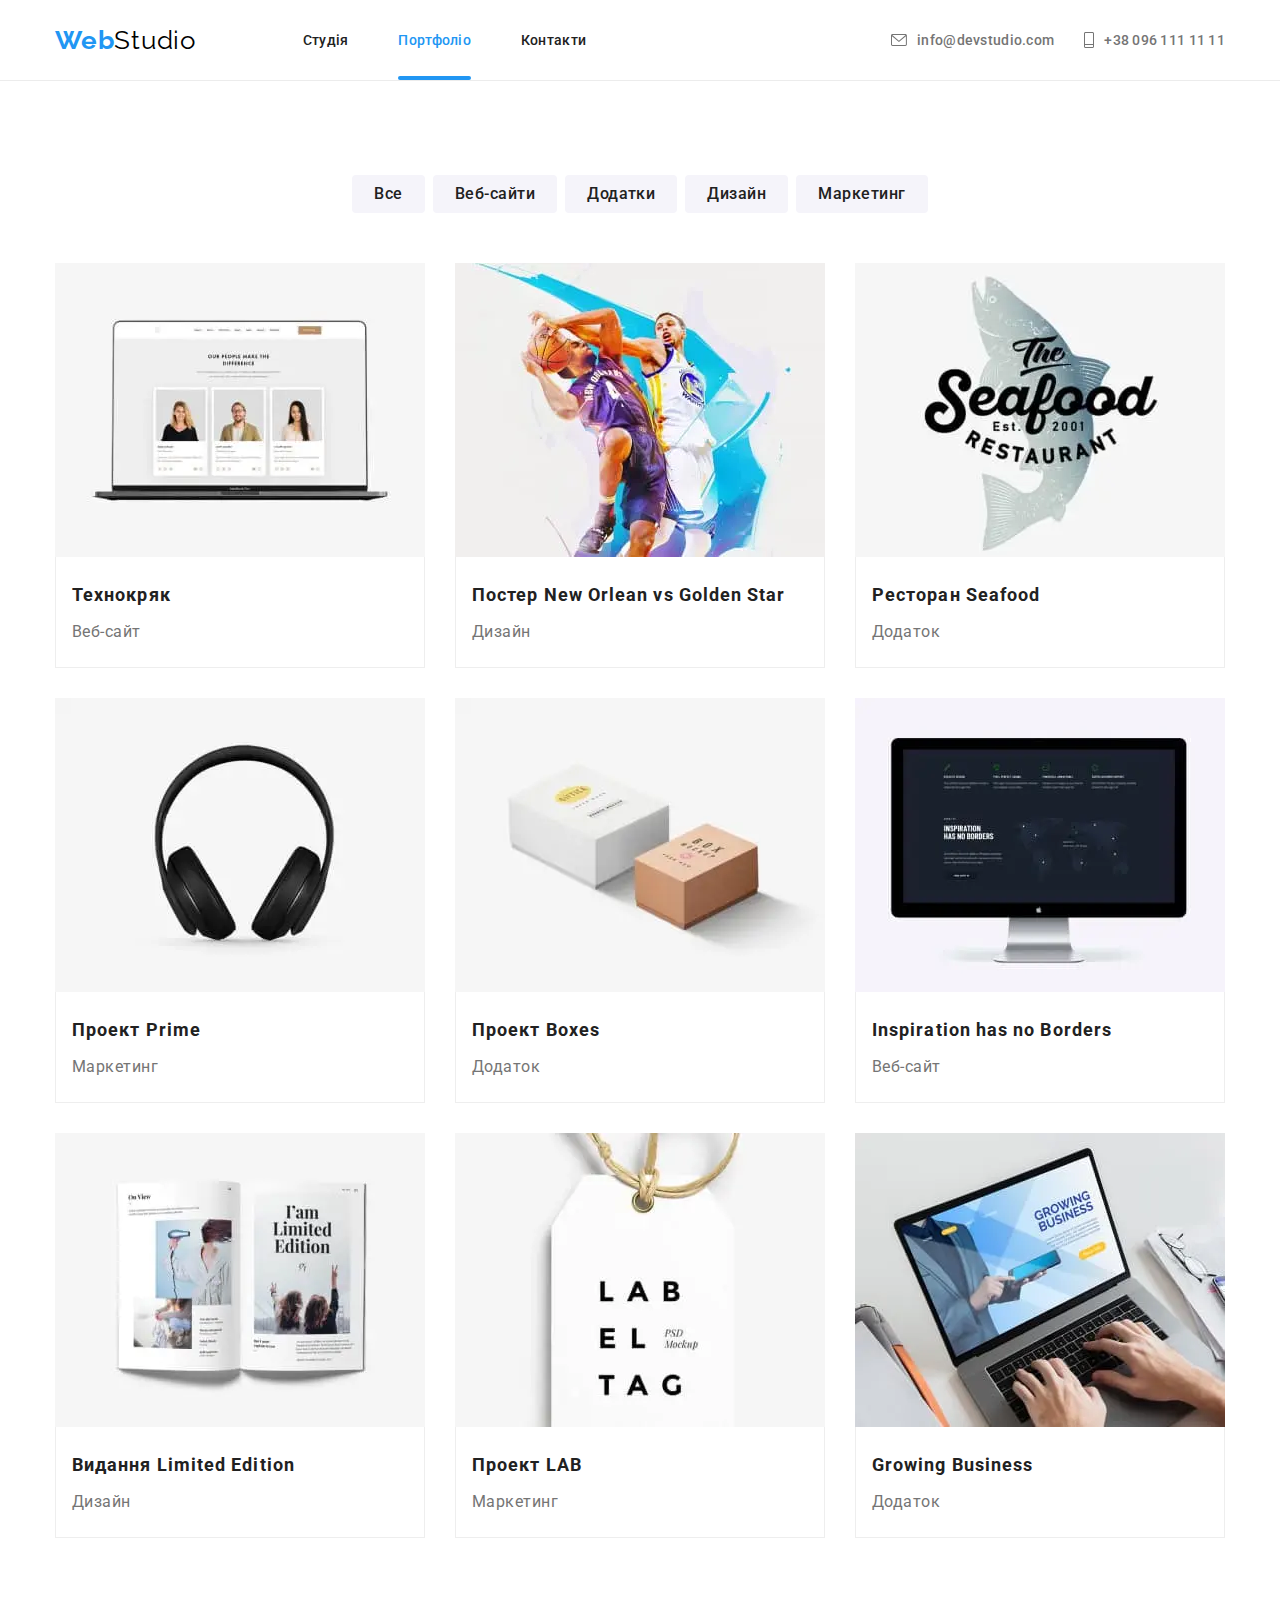
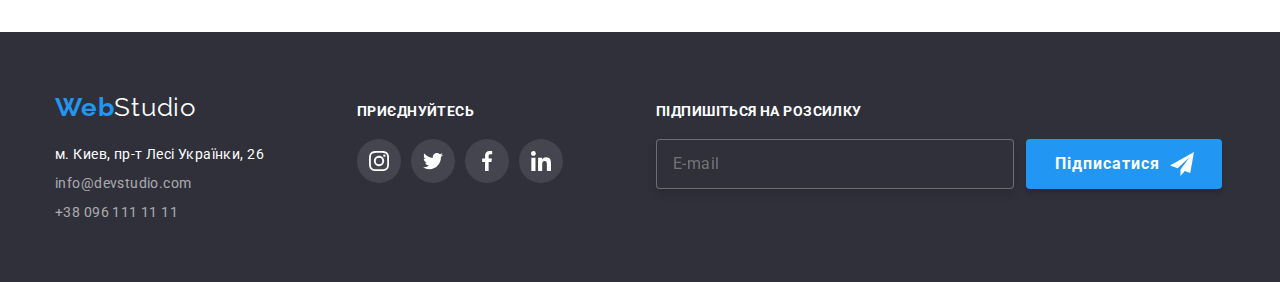
==== commit e76ce03e: "change language in html files" ====
--- a/portfolio.html
+++ b/portfolio.html
@@ -5,15 +5,16 @@
   <meta charset="UTF-8">
   <meta name="viewport" content="width=device-width, initial-scale=1.0">
   <meta name="description" content="Примеры созданых и поддерживаемых бизнес-проектов " />
-  <title>Портфолио</title>
+  <title>Портфоліо</title>
   <link rel="preconnect" href="https://fonts.gstatic.com">
   <link href="https://fonts.googleapis.com/css2?family=Oleo+Script&family=Raleway:wght@700&family=Roboto:wght@400;500;700;900&display=swap"
     rel="stylesheet">
   <link rel="stylesheet" href="./css/main.min.css">
+  <script src="https://ajax.googleapis.com/ajax/libs/jquery/3.2.1/jquery.min.js"></script>
 </head>
 
 <body>
-  <!-- хедер -->
+  <!-- Header -->
     <header class="header-section">
       <div class="container header-div">
         <nav class="navigation">
@@ -28,9 +29,9 @@
           </button>
           <div class="menu-container" id="menu-container" data-menu>
             <ul class="nav-list">
-              <li class="item"><a class="nav-link" href="./index.html">Студия</a></li>
-              <li class="item"><a class="nav-link current" href="./portfolio.html">Портфолио</a></li>
-              <li class="item"><a class="nav-link" href="#footer">Контакты</a></li>
+              <li class="item"><a class="nav-link" href="./index.html">Студія</a></li>
+              <li class="item"><a class="nav-link current" href="./portfolio.html">Портфоліо</a></li>
+              <li class="item"><a class="nav-link nav-contacts-link" href="#footer">Контакти</a></li>
             </ul>
             <address>
               <ul class="nav-contacts">
@@ -52,18 +53,17 @@
         </nav>
       </div>
     </header>
-  <!-- майн -->
   <main>
 
     <!-- Portfolio section -->
     <section class="projects-section">
       <div class="container">
-        <!-- Скрытый заголовок -->
-        <h1 class="visually-hidden">Наши проекты</h1>     
+        <!-- Hidden title -->
+        <h1 class="visually-hidden">Наші проекти</h1>     
         <ul class="sorter-list">
           <li class="sorter-item"><button class="sorter-button" type="button">Все</button></li>
-          <li class="sorter-item"><button class="sorter-button" type="button">Веб-сайты</button></li>
-          <li class="sorter-item"><button class="sorter-button" type="button">Приложения</button></li>
+          <li class="sorter-item"><button class="sorter-button" type="button">Веб-сайти</button></li>
+          <li class="sorter-item"><button class="sorter-button" type="button">Додатки</button></li>
           <li class="sorter-item"><button class="sorter-button" type="button">Дизайн</button></li>
           <li class="sorter-item"><button class="sorter-button" type="button">Маркетинг</button></li>
         </ul>
@@ -122,7 +122,7 @@
                   />
                   <img src="./images/Mobile/jpg/Portfolio/img.jpg" alt="Скриншот сайта" width="450"/>                 
                 </picture>
-                <p class="hidden-text">Технокряк это современная площадка распространения коронавируса. Компании используют эту платформу для цифрового шпионажа и атак на защищённые сервера конкурентов.</p>
+                <p class="hidden-text">Технокряк це сучасний майданчик поширення коронавірусу. Компанії використовують цю платформу для цифрового шпигунства та атак на захищені сервери конкурентів.</p>
               </div>
               <div class="projects-content">
                 <h2 class="projects-title">Технокряк</h2>
@@ -172,7 +172,7 @@
                     media="(max-width: 767px)" />
                   <img src="./images/Mobile/jpg/Portfolio/img-1.jpg" alt="Два игрока в баскетбол" width="450">
                 </picture>
-                <p class="hidden-text">Технокряк это современная площадка распространения коронавируса. Компании используют эту платформу для цифрового шпионажа и атак на защищённые сервера конкурентов.</p>
+                <p class="hidden-text">Технокряк це сучасний майданчик поширення коронавірусу. Компанії використовують цю платформу для цифрового шпигунства та атак на захищені сервери конкурентів.</p>
               </div>
               <div class="projects-content">
                 <h2 class="projects-title">Постер New Orlean vs Golden Star</h2>
@@ -222,11 +222,11 @@
                     media="(max-width: 767px)" />
                   <img src="./images/Mobile/jpg/Portfolio/img-2.jpg" alt="Логотип ресторана" width="450">
                 </picture>
-                <p class="hidden-text">Технокряк это современная площадка распространения коронавируса. Компании используют эту платформу для цифрового шпионажа и атак на защищённые сервера конкурентов.</p>
+                <p class="hidden-text">Технокряк це сучасний майданчик поширення коронавірусу. Компанії використовують цю платформу для цифрового шпигунства та атак на захищені сервери конкурентів.</p>
               </div>
               <div class="projects-content">
                 <h2 class="projects-title">Ресторан Seafood</h2>
-                <p class="projects-text">Приложение</p>
+                <p class="projects-text">Додаток</p>
               </div>
             </a>
           </li>
@@ -272,7 +272,7 @@
                     media="(max-width: 767px)" />
                   <img src="./images/Mobile/jpg/Portfolio/img-3.jpg" alt="Наушники" width="450">
                 </picture>
-                <p class="hidden-text">Технокряк это современная площадка распространения коронавируса. Компании используют эту платформу для цифрового шпионажа и атак на защищённые сервера конкурентов.</p>
+                <p class="hidden-text">Технокряк це сучасний майданчик поширення коронавірусу. Компанії використовують цю платформу для цифрового шпигунства та атак на захищені сервери конкурентів.</p>
               </div>
               <div class="projects-content">
                 <h2 class="projects-title">Проект Prime</h2>
@@ -322,11 +322,11 @@
                     media="(max-width: 767px)" />
                   <img src="./images/Mobile/jpg/Portfolio/img-4.jpg" alt="Белая и коричневая упаковки" width="450">
                 </picture>
-                <p class="hidden-text">Технокряк это современная площадка распространения коронавируса. Компании используют эту платформу для цифрового шпионажа и атак на защищённые сервера конкурентов.</p>
+                <p class="hidden-text">Технокряк це сучасний майданчик поширення коронавірусу. Компанії використовують цю платформу для цифрового шпигунства та атак на захищені сервери конкурентів.</p>
               </div>
               <div class="projects-content">
                 <h2 class="projects-title">Проект Boxes</h2>
-                <p class="projects-text">Приложение</p>
+                <p class="projects-text">Додаток</p>
               </div>
             </a>
           </li>
@@ -372,7 +372,7 @@
                     media="(max-width: 767px)" />
                   <img src="./images/Mobile/jpg/Portfolio/img-5.jpg" alt="Монитор с открытым сайтом" width="450">
                 </picture>
-                <p class="hidden-text">Технокряк это современная площадка распространения коронавируса. Компании используют эту платформу для цифрового шпионажа и атак на защищённые сервера конкурентов.</p>
+                <p class="hidden-text">Технокряк це сучасний майданчик поширення коронавірусу. Компанії використовують цю платформу для цифрового шпигунства та атак на захищені сервери конкурентів.</p>
               </div>
               <div class="projects-content">
                 <h2 class="projects-title">Inspiration has no Borders</h2>
@@ -422,10 +422,10 @@
                     media="(max-width: 767px)" />
                   <img src="./images/Mobile/jpg/Portfolio/img-6.jpg" alt="Открытая книжка" width="450">
                 </picture>
-                <p class="hidden-text">Технокряк это современная площадка распространения коронавируса. Компании используют эту платформу для цифрового шпионажа и атак на защищённые сервера конкурентов.</p>
-              </div>
-              <div class="projects-content">
-                <h2 class="projects-title">Издание Limited Edition</h2>
+                <p class="hidden-text">Технокряк це сучасний майданчик поширення коронавірусу. Компанії використовують цю платформу для цифрового шпигунства та атак на захищені сервери конкурентів.</p>
+              </div>
+              <div class="projects-content">
+                <h2 class="projects-title">Видання Limited Edition</h2>
                 <p class="projects-text">Дизайн</p>
    
               </div>           
@@ -473,7 +473,7 @@
                     media="(max-width: 767px)" />
                   <img src="./images/Mobile/jpg/Portfolio/img-7.jpg" alt="Бирка LAB EL TAG" width="450">
                 </picture>
-                <p class="hidden-text">Технокряк это современная площадка распространения коронавируса. Компании используют эту платформу для цифрового шпионажа и атак на защищённые сервера конкурентов.</p>
+                <p class="hidden-text">Технокряк це сучасний майданчик поширення коронавірусу. Компанії використовують цю платформу для цифрового шпигунства та атак на захищені сервери конкурентів.</p>
               </div>
               <div class="projects-content">
                 <h2 class="projects-title">Проект LAB</h2>
@@ -482,7 +482,7 @@
             </a>
           </li>
           <li class="projects-item">
-            <a class="projects-link" href="#">
+            <a class="projects-link" href="#/">
               <div class="overlay">
                 <picture>
                   <source srcset="
@@ -523,20 +523,24 @@
                     media="(max-width: 767px)" />
                   <img src="./images/Mobile/jpg/Portfolio/img-8.jpg" alt="Работа за ноутбуком в приложении Growing Business" width="450">
                 </picture>
-                <p class="hidden-text">Технокряк это современная площадка распространения коронавируса. Компании используют эту платформу для цифрового шпионажа и атак на защищённые сервера конкурентов.</p>
+                <p class="hidden-text">Технокряк це сучасний майданчик поширення коронавірусу. Компанії використовують цю платформу для цифрового шпигунства та атак на захищені сервери конкурентів.</p>
               </div>
               <div class="projects-content">
                 <h2 class="projects-title">Growing Business</h2>
-                <p class="projects-text">Приложение</p>
+                <p class="projects-text">Додаток</p>
               </div>
             </a>
           </li>
         </ul>
       </div>
     </section>
-
+    <div class="toTop" id="toTop">
+      <svg class="icon-arrow-up" width="20px" height="20px">
+        <use href="./images/sprite.svg#icon-arrow-right"></use>
+      </svg>
+    </div>
   </main>
-  <!-- футер -->
+  <!-- Footer -->
   <footer id="footer" class="footer-section">
     <div class="container flex-div">
       <div class="footer-div">
@@ -544,7 +548,7 @@
           <p class="logo">Web<span>Studio</span></p>
         </a>
         <address class="footer-address">
-          <p class="street-location">г. Киев, пр-т Леси Украинки, 26</p>
+          <p class="street-location">м. Киев, пр-т Лесі Українки, 26</p>
           <ul class="footer-contacts">
             <li class="item"><a class="footer-contact" href="mailto:info@devstudio.com">info@devstudio.com</a></li>
             <li class="item"><a class="footer-contact" href="tel:+380961111111">+38 096 111 11 11</a></li>
@@ -552,48 +556,48 @@
         </address>
       </div>
       <div class="footer-socials">
-        <b class="join">ПРИСОЕДИНЯЙТЕСЬ</b>
+        <b class="join">ПРИЄДНУЙТЕСЬ</b>
         <ul class="social-list lower">
           <li class="social-item">
-            <a class="social-link lower" href="#">
+            <a class="social-link lower" href="#/">
               <svg width="20" height="20">
                 <use href="./images/sprite.svg#instagram"></use>
               </svg>
             </a>
           </li>
           <li class="social-item">
-            <a class="social-link lower" href="#">
+            <a class="social-link lower" href="#/">
               <svg width="20" height="20">
                 <use href="./images/sprite.svg#twitter"></use>
               </svg>
             </a>
           </li>
           <li class="social-item">
-            <a class="social-link lower" href="#">
+            <a class="social-link lower" href="#/">
               <svg width="20" height="20">
                 <use href="./images/sprite.svg#facebook"></use>
               </svg>
             </a>
           </li>
           <li class="social-item">
-            <a class="social-link lower" href="#">
+            <a class="social-link lower" href="#/">
               <svg width="20" height="20">
                 <use href="./images/sprite.svg#linkedin"></use>
               </svg>
             </a>
           </li>
-        </ul>
+        </ul>        
       </div>
       <!-- Footer form -->
       
-      <form name="footer-form" class="footer-form">
-        <b class="subscribe-caption">Подпишитесь на рассылку</b>
+      <form class="footer-form">
+        <b class="subscribe-caption">Підпишіться на розсилку</b>
         <div class="enter-mail">
           <label class="footer-label">
             <input type="email" name="footerEmail" class="footer-input" placeholder="E-mail" required>
           </label>
           <button class=" hero-button subscribe-button" type="submit">
-            <span class="subscribe-text">Подписаться</span>
+            <span class="subscribe-text">Підписатися</span>
             <svg class="send-icon" width="24" height="24">
               <use href="./images/sprite.svg#send"></use>
             </svg>
@@ -603,67 +607,7 @@
     </div>
   </footer>
   <script src="./js/menu.js"></script>
+  <script src="./js/button.js"></script>
+  <script src="./js/links.js"></script>
 </body>
-
-</html>
-<!-- <picture>
-  <source 
-    srcset="
-    ./images/Mobile/webP/Portfolio/img.webp 1x,
-    ./images/Mobile/webP/Portfolio/img@2x.webp 2x
-    "
-    type="image/webp"
-    media="(max-width: 767px)"
-  />
-  <source 
-    srcset="
-    ./images/Tablet/webP/Portfolio/img.webp 1x,
-    ./images/Tablet/webP/Portfolio/img@2x.webp 2x
-    "
-    type="image/webp"
-    media="(min-width: 768px)"
-  />
-  <source 
-    srcset="
-    ./images/Desktop/webP/Portfolio/img.webp 1x,
-    ./images/Desktop/webP/Portfolio/img@2x.webp 2x
-    "
-    type="image/webp"
-    media="(min-width: 1200px)"
-  />
-  <source
-    srcset="
-    ./images/Mobile/jpg/Portfolio/img.jpg 1x,
-    ./images/Mobile/jpg/Portfolio/img@2x.jpg 2x
-    "
-    type="image/jpg"
-    media="(max-width: 767px)"
-  />
-  <source
-    srcset="
-    ./images/Tablet/jpg/Portfolio/img.jpg 1x,
-    ./images/Tablet/jpg/Portfolio/img@2x.jpg 2x
-    "
-    type="image/jpg"
-    media="(min-width: 768px)"
-  />
-  <source
-    srcset="
-    ./images/Desktop/jpg/Portfolio/img.jpg 1x,
-    ./images/Desktop/jpg/Portfolio/img@2x.jpg 2x
-    "
-    type="image/jpg"
-    media="(min-width: 1200px)"
-  />
-</picture>
-  <img 
-    srcset="
-    ./images/Mobile/jpg/Portfolio/img.jpg 1x,
-    ./images/Mobile/jpg/Portfolio/img@2x.jpg 2x
-    "
-    type="image/jpg"
-    media="(max-width: 767px)"
-    src="./images/Mobile/jpg/Portfolio/img.jpg" 
-    alt="Скриншот сайта" width="370" 
-  />
-</picture> -->+</html>--- a/css/main.min.css
+++ b/css/main.min.css
@@ -1,2 +1 @@
-/*! modern-normalize v1.0.0 | MIT License | https://github.com/sindresorhus/modern-normalize */​ ​ ​ html{-webkit-box-sizing:border-box;box-sizing:border-box}*,*::before,*::after{-webkit-box-sizing:border-box;box-sizing:border-box}*{margin:0;padding:0}.visually-hidden{position:absolute;width:1px;height:1px;margin:-1px;border:0;padding:0;clip:rect(0 0 0 0);overflow:hidden}img{display:block;max-width:100%;height:auto}​ :root{-moz-tab-size:4;-o-tab-size:4;tab-size:4}​ ​ html{line-height:1.15;-webkit-text-size-adjust:100%}​ ​ ​ body{margin:0}​ ​ body{font-family:system-ui,-apple-system,"Segoe UI",Roboto,Helvetica,Arial,sans-serif,"Apple Color Emoji","Segoe UI Emoji"}​ ​ ​ hr{height:0;color:inherit}​ ​ ​ abbr[title]{-webkit-text-decoration:underline dotted;text-decoration:underline dotted}​ ​ b,strong{font-weight:bolder}​ ​ code,kbd,samp,pre{font-family:ui-monospace, SFMono-Regular, Consolas, "Liberation Mono", Menlo,- monospace;font-size:1em}​ ​ small{font-size:80%}​ ​ sub,sup{font-size:75%;line-height:0;position:relative;vertical-align:baseline}​ sub{bottom:-0.25em}​ sup{top:-0.5em}​ ​ ​ table{text-indent:0;border-color:inherit}​ ​ ​ button,input,optgroup,select,textarea{font-family:inherit;font-size:100%;line-height:1.15;margin:0}​ ​ button,select{text-transform:none}​ ​ button,[type='button'],[type='reset'],[type='submit']{-webkit-appearance:button}​ ​ ::-moz-focus-inner{border-style:none;padding:0}​ ​ :-moz-focusring{outline:1px dotted ButtonText}​ ​ :-moz-ui-invalid{box-shadow:none}​ ​ legend{padding:0}​ ​ progress{vertical-align:baseline}​ ​ ::-webkit-inner-spin-button,::-webkit-outer-spin-button{height:auto}​ ​ [type='search']{-webkit-appearance:textfield;outline-offset:-2px}​ ​ ::-webkit-search-decoration{-webkit-appearance:none}​ ​ ::-webkit-file-upload-button{-webkit-appearance:button;font:inherit}​ ​ ​ summary{display:list-item}body{font-family:"Roboto",sans-serif;background-color:#fff;color:#757575}body.modal-open{overflow:hidden}h2,h3{color:#212121;font-style:normal}a{text-decoration:none}ul{list-style:none}input,textarea{outline:transparent}:hover,:focus,:focus-within{-webkit-transition:250ms cubic-bezier(0.4, 0, 0.2, 1);transition:250ms cubic-bezier(0.4, 0, 0.2, 1)}.container{padding-left:15px;padding-right:15px;margin-left:auto;margin-right:auto}@media screen and (min-width: 480px){.container{width:480px}}@media screen and (min-width: 768px){.container{width:768px}}@media screen and (min-width: 1200px){.container{width:1200px}}.header-section{position:relative}@media screen and (min-width: 480px) and (max-width: 767px){.header-section .container{width:100%}}.navigation{display:-webkit-box;display:-ms-flexbox;display:flex;-webkit-box-align:center;-ms-flex-align:center;align-items:center;-webkit-box-pack:justify;-ms-flex-pack:justify;justify-content:space-between}.nav-logo{display:-webkit-inline-box;display:-ms-inline-flexbox;display:inline-flex;padding-top:16px;padding-bottom:16px}@media screen and (min-width: 768px) and (max-width: 1199px){.nav-logo{margin-right:88px}}@media screen and (min-width: 1200px){.nav-logo{margin-right:93px}}.logo{color:#2196f3;font-family:"Raleway";font-weight:700;font-size:24px;line-height:1.17;letter-spacing:0.03em}@media screen and (min-width: 1200px){.logo{font-size:26px;line-height:1.19}}nav .logo span{color:#000000;font-weight:400}.menu-button{display:-webkit-inline-box;display:-ms-inline-flexbox;display:inline-flex;border:none;background-color:transparent}@media screen and (min-width: 768px){.menu-button{display:none}}.menu-button .icon-cross{display:none}.menu-button.is-open .icon-cross{display:block}.menu-button.is-open .icon-menu{display:none}.menu-button:hover,.menu-button:focus{fill:#2196f3}@media screen and (min-width: 768px){.menu-container{display:-webkit-box;display:-ms-flexbox;display:flex;-webkit-box-align:center;-ms-flex-align:center;align-items:center}}@media screen and (max-width: 767px){.menu-container{display:none;position:absolute;top:100%;left:0;width:100%;z-index:3;padding-top:60px;padding-bottom:60px;text-align:center;background-color:#fff}.menu-container.is-open{display:block}}@media screen and (min-width: 768px){.nav-list{display:-webkit-box;display:-ms-flexbox;display:flex}}@media screen and (max-width: 767px){.nav-list>.item:not(:last-child){margin-bottom:40px}}@media screen and (min-width: 768px){.nav-list>.item:not(:last-child){margin-right:50px}}.nav-link{display:inline-block;padding-top:8px;padding-bottom:8px;color:#212121;font-style:normal;font-weight:500;font-size:18px;line-height:1.167;letter-spacing:0.02em}@media screen and (min-width: 768px){.nav-link{padding-top:32px;padding-bottom:32px;font-size:14px;line-height:1.143}}.nav-link:hover,.nav-link:focus,.nav-contact:hover,.nav-contact:focus{color:#2196f3}.nav-link{position:relative}.nav-link.current::after{content:"";position:absolute;bottom:0;display:block;width:100%;height:4px;border-radius:2px;background:#2196f3}.nav-link.current{pointer-events:none;color:#2196f3}.nav-contacts{display:inline-block}@media screen and (max-width: 767px){.nav-contacts{margin-top:60px}}@media screen and (min-width: 768px){.nav-contacts{margin-left:84px}}@media screen and (min-width: 1200px){.nav-contacts{display:-webkit-box;display:-ms-flexbox;display:flex;margin-left:305px}}@media screen and (max-width: 1199px){.nav-contacts>.item:not(:last-child){margin-bottom:16px}}@media screen and (min-width: 768px) and (max-width: 1199px){.nav-contacts>.item:not(:last-child){margin-bottom:10px}}@media screen and (min-width: 1200px){.nav-contacts>.item:not(:last-child){margin-right:30px}}.nav-contact{display:-webkit-box;display:-ms-flexbox;display:flex;-webkit-box-align:center;-ms-flex-align:center;align-items:center;color:#757575;font-style:normal;font-weight:500;font-size:18px;line-height:1.167;letter-spacing:0.02em}@media screen and (min-width: 768px){.nav-contact{font-size:12px}}@media screen and (min-width: 1200px){.nav-contact{font-size:14px;line-height:1.143}}.nav-svg{margin-right:10px;fill:currentColor}@media screen and (min-width: 768px) and (max-width: 1199px){.nav-svg{margin-right:8px}}.hero-section{max-width:100%;padding-top:118px;padding-bottom:118px;background-color:#2f303a;color:#ffffff;font-style:normal;text-align:center;letter-spacing:0.06em;background-image:-webkit-gradient(linear, left top, right top, from(rgba(47,48,58,0.4)), to(rgba(47,48,58,0.4))),url(../images/Mobile/jpg/herobg-480.jpg);background-image:linear-gradient(to right, rgba(47,48,58,0.4), rgba(47,48,58,0.4)),url(../images/Mobile/jpg/herobg-480.jpg);background-size:cover;background-repeat:no-repeat}@media screen and (min-width: 576px) and (max-width: 768px){.hero-section{background-image:-webkit-gradient(linear, left top, right top, from(rgba(47,48,58,0.4)), to(rgba(47,48,58,0.4))),url(../images/Tablet/jpg/herobg-768.jpg);background-image:linear-gradient(to right, rgba(47,48,58,0.4), rgba(47,48,58,0.4)),url(../images/Tablet/jpg/herobg-768.jpg)}}@media screen and (min-width: 769px){.hero-section{padding-top:200px;padding-bottom:200px;background-image:-webkit-gradient(linear, left top, right top, from(rgba(47,48,58,0.4)), to(rgba(47,48,58,0.4))),url(../images/Desktop/jpg/herobg-1600.jpg);background-image:linear-gradient(to right, rgba(47,48,58,0.4), rgba(47,48,58,0.4)),url(../images/Desktop/jpg/herobg-1600.jpg)}}.hero-title{margin-bottom:30px;font-weight:900;font-size:26px;line-height:1.6154;text-transform:uppercase}@media screen and (min-width: 1200px){.hero-title{font-size:44px;line-height:1.364}}.hero-button{padding:10px 32px;-webkit-box-shadow:0px 4px 4px rgba(0,0,0,0.15);box-shadow:0px 4px 4px rgba(0,0,0,0.15);border-radius:4px;border:0;background-color:#2196f3;color:#ffffff;font-family:"Roboto",sans-serif;font-weight:700;font-size:16px;line-height:1.875;letter-spacing:0.06em;cursor:pointer}.hero-button:hover,.hero-button:focus{color:#2196f3;background-color:#ffffff}.backdrop{position:fixed;top:0;left:0;width:100%;height:100%;background-color:rgba(0,0,0,0.2);z-index:5;overflow-y:scroll;opacity:1;-webkit-transition:opacity 400ms ease;transition:opacity 400ms ease}@media screen and (max-width: 480px){.backdrop{padding-left:15px;padding-right:15px}}.backdrop.is-hidden{pointer-events:none;opacity:0}.modal{position:relative;top:50%;left:50%;-webkit-transform:scale(1) translate(-50%, -50%);transform:scale(1) translate(-50%, -50%);-webkit-transition:-webkit-transform 500ms ease-in;transition:-webkit-transform 500ms ease-in;transition:transform 500ms ease-in;transition:transform 500ms ease-in, -webkit-transform 500ms ease-in;max-width:450px;background:#ffffff;-webkit-box-shadow:0px 1px 3px rgba(0,0,0,0.12),0px 1px 1px rgba(0,0,0,0.14),0px 2px 1px rgba(0,0,0,0.2);box-shadow:0px 1px 3px rgba(0,0,0,0.12),0px 1px 1px rgba(0,0,0,0.14),0px 2px 1px rgba(0,0,0,0.2);border-radius:4px}@media screen and (min-width: 1200px){.modal{max-width:528px}}@media screen and (min-height: 320px) and (max-height: 650px){.modal{margin-top:164px}}@media screen and (min-height: 320px) and (max-height: 650px) and (min-height: 420px){.modal{margin-top:114px}}@media screen and (min-height: 320px) and (max-height: 650px) and (min-height: 520px){.modal{margin-top:64px}}.backdrop.is-hidden .modal{-webkit-transform:scale(0.7) translate(-70%, -70%);transform:scale(0.7) translate(-70%, -70%)}.modal-close-button{position:absolute;display:-webkit-box;display:-ms-flexbox;display:flex;-webkit-box-align:center;-ms-flex-align:center;align-items:center;-webkit-box-pack:center;-ms-flex-pack:center;justify-content:center;right:8px;top:8px;width:30px;height:30px;background:#ffffff;border:1px solid rgba(0,0,0,0.1);border-radius:50%;cursor:pointer}.modal-close-button:hover,.modal-close-button:focus{fill:#2196f3;border-color:#2196f3}.service-form{display:-webkit-box;display:-ms-flexbox;display:flex;-webkit-box-orient:vertical;-webkit-box-direction:normal;-ms-flex-direction:column;flex-direction:column;padding:40px}.form-сaption{margin-bottom:12px;color:#212121;font-style:normal;font-size:20px;line-height:1.5;text-align:center;letter-spacing:0.03em}@media screen and (min-width: 1200px){.form-сaption{line-height:1.15}}.service-label:not(:last-child){margin-bottom:10px}.service-label{display:-webkit-box;display:-ms-flexbox;display:flex;-webkit-box-orient:vertical;-webkit-box-direction:normal;-ms-flex-direction:column;flex-direction:column}.label-text{margin-bottom:4px;font-style:normal;font-size:12px;line-height:1.167;letter-spacing:0.01em}.service-input:hover,.service-input:focus-within,.service-textarea:hover,.service-textarea:focus-within{border-color:#2196f3}.service-input:focus-within+.service-icons{fill:#2196f3}.service-input:not(:placeholder-shown):valid{border-color:green}.service-input:not(:placeholder-shown):invalid{border-color:red}.service-input{height:40px;width:100%;padding-left:42px;font-size:16px;color:#757575;border:1px solid rgba(33,33,33,0.2);-webkit-box-sizing:border-box;box-sizing:border-box;border-radius:4px;cursor:pointer}.input-div{position:relative}.service-icons{position:absolute;left:14px;bottom:50%;-webkit-transform:translateY(50%);transform:translateY(50%);color:#212121}.service-textarea{padding:12px 16px;margin-bottom:10px;max-height:120px;color:#757575;font-size:16px;border:1px solid rgba(33,33,33,0.2);-webkit-box-sizing:border-box;box-sizing:border-box;border-radius:4px;resize:none}.service-textarea::-webkit-input-placeholder{color:rgba(117,117,117,0.5);font-family:"Roboto",sans-serif;font-style:normal;font-weight:400;font-size:12px;line-height:1.167;letter-spacing:0.01em}.service-textarea:-ms-input-placeholder{color:rgba(117,117,117,0.5);font-family:"Roboto",sans-serif;font-style:normal;font-weight:400;font-size:12px;line-height:1.167;letter-spacing:0.01em}.service-textarea::-ms-input-placeholder{color:rgba(117,117,117,0.5);font-family:"Roboto",sans-serif;font-style:normal;font-weight:400;font-size:12px;line-height:1.167;letter-spacing:0.01em}.service-textarea::placeholder{color:rgba(117,117,117,0.5);font-family:"Roboto",sans-serif;font-style:normal;font-weight:400;font-size:12px;line-height:1.167;letter-spacing:0.01em}.service-textarea:hover::-webkit-input-placeholder,.service-textarea:focus-within::-webkit-input-placeholder{font-size:14px;line-height:1.143}.service-textarea:hover:-ms-input-placeholder,.service-textarea:focus-within:-ms-input-placeholder{font-size:14px;line-height:1.143}.service-textarea:hover::-ms-input-placeholder,.service-textarea:focus-within::-ms-input-placeholder{font-size:14px;line-height:1.143}.service-textarea:hover::placeholder,.service-textarea:focus-within::placeholder{font-size:14px;line-height:1.143}.agree-label{display:-webkit-box;display:-ms-flexbox;display:flex;-webkit-box-pack:center;-ms-flex-pack:center;justify-content:center;-webkit-box-align:center;-ms-flex-align:center;align-items:center;margin-bottom:30px}.checkbox-input:checked+.checkbox-span{background-image:url(../images/check.svg);background-color:#2196f3;background-size:contain;background-origin:border-box;border-color:#2196f3;-webkit-transition:-webkit-transform 250ms cubic-bezier(0.4, 0, 0.2, 1);transition:-webkit-transform 250ms cubic-bezier(0.4, 0, 0.2, 1);transition:transform 250ms cubic-bezier(0.4, 0, 0.2, 1);transition:transform 250ms cubic-bezier(0.4, 0, 0.2, 1), -webkit-transform 250ms cubic-bezier(0.4, 0, 0.2, 1);-webkit-transform:scale(1.3);transform:scale(1.3)}.checkbox-span{margin-right:7px;width:16px;height:15px;border-radius:2px;border:2px solid #212121;cursor:pointer}.agree-text{font-style:normal;font-weight:normal;font-size:12px;line-height:1.1667;letter-spacing:0.03em}@media screen and (min-width: 1200px){.agree-text{font-size:14px;line-height:1.715}}.agreement-link{position:relative}.agreement-text::after{position:absolute;content:"";width:100%;left:50%;bottom:0;-webkit-transform:translateX(-50%);transform:translateX(-50%);border-bottom:0.01px solid}.hero-button.service-button{width:200px;-ms-flex-item-align:center;-ms-grid-row-align:center;align-self:center}.hero-button.service-button:hover,.hero-button.service-button:focus{color:#ffffff;background-color:#188ce8}.advantages-section{padding-top:60px;padding-bottom:60px}@media screen and (min-width: 1200px){.advantages-section{padding-top:94px;padding-bottom:94px}}.advantages-list{margin:-15px}@media screen and (min-width: 768px){.advantages-list{display:-webkit-box;display:-ms-flexbox;display:flex;-ms-flex-wrap:wrap;flex-wrap:wrap}}.advantages-item{margin:15px}@media screen and (min-width: 768px){.advantages-item{width:calc((100% - 60px) / 2)}}@media screen and (min-width: 1200px){.advantages-item{width:calc((100% - 120px) / 4)}}.advantages-div{height:120px;margin-bottom:30px;background-color:#f5f4fa;border-radius:4px}.advantages-icons{position:relative;top:50%;left:50%;-webkit-transform:translate(-50%, -50%);transform:translate(-50%, -50%)}.advantages-title{margin-bottom:10px;font-weight:700;font-size:14px;line-height:1.143;letter-spacing:0.03em;text-transform:uppercase}.advantages-text{min-height:50px;font-weight:400;font-size:14px;line-height:1.714;letter-spacing:0.03em}@media screen and (min-width: 1200px){.advantages-text{height:75px}}@media screen and (min-width: 768px){.advantages-text.text-hight{height:75px}}.illustrations-section{padding-bottom:94px}@media screen and (max-width: 1199px){.illustrations-section{display:none}}.illustrations-title{margin-bottom:50px;font-weight:700;font-size:36px;line-height:1.17;text-align:center;letter-spacing:0.03em}.illustrations-list{display:-webkit-box;display:-ms-flexbox;display:flex}.illustrations-item+.illustrations-item{margin-left:30px}.illustrations-item{position:relative}.illustrations-text{position:absolute;bottom:0;padding:27px 0px;color:#ffffff;background:rgba(47,48,58,0.8);width:100%;font-style:normal;font-weight:700;font-size:14px;line-height:1.143;text-align:center;letter-spacing:0.03em;text-transform:uppercase}.team-section{padding-top:60px;padding-bottom:60px;background-color:#f5f4fa}@media screen and (min-width: 1200px){.team-section{padding-top:94px;padding-bottom:94px}}.team-list{margin:-15px}@media screen and (min-width: 768px){.team-list{display:-webkit-box;display:-ms-flexbox;display:flex;-ms-flex-wrap:wrap;flex-wrap:wrap}}.team-item{margin:15px;background-color:#fff;-webkit-box-shadow:0px 1px 3px rgba(0,0,0,0.12),0px 1px 1px rgba(0,0,0,0.14),0px 2px 1px rgba(0,0,0,0.2);box-shadow:0px 1px 3px rgba(0,0,0,0.12),0px 1px 1px rgba(0,0,0,0.14),0px 2px 1px rgba(0,0,0,0.2);border-radius:0px 0px 4px 4px}@media screen and (min-width: 768px){.team-item{width:calc((100% - 60px) / 2)}}@media screen and (min-width: 1200px){.team-item{width:calc((100% - 120px) / 4)}}.team-title{margin-bottom:50px;font-weight:700;font-size:36px;line-height:1.17;text-align:center;letter-spacing:0.03em}@media screen and (max-width: 1199px){.team-title{margin-bottom:30px;font-size:28px;line-height:1.79}}.teammate{padding-top:30px;margin-bottom:10px;font-weight:500;font-size:16px;line-height:1.1875;text-align:center;letter-spacing:0.03em}.teammate-profession{margin-bottom:16px;font-weight:400;font-size:16px;line-height:1.1875;text-align:center;letter-spacing:0.03em}.social-list{display:-webkit-box;display:-ms-flexbox;display:flex;-webkit-box-pack:center;-ms-flex-pack:center;justify-content:center;-webkit-box-align:center;-ms-flex-align:center;align-items:center;padding-bottom:24px}@media screen and (min-width: 1200px){.social-list{padding-bottom:30px}}.social-item{-webkit-box-pack:center;-ms-flex-pack:center;justify-content:center;-webkit-box-align:center;-ms-flex-align:center;align-items:center}.social-item:not(:last-child){margin-right:10px}.social-link{display:-webkit-inline-box;display:-ms-inline-flexbox;display:inline-flex;width:44px;height:44px;border-radius:50%;-webkit-box-pack:center;-ms-flex-pack:center;justify-content:center;-webkit-box-align:center;-ms-flex-align:center;align-items:center;fill:#afb1b8}.social-link:hover,.social-link:focus{fill:#ffffff;background-color:#2196f3}.clients-section{padding-top:60px;padding-bottom:60px}@media screen and (min-width: 1200px){.clients-section{padding-top:94px;padding-bottom:94px}}.clients-list{display:-webkit-box;display:-ms-flexbox;display:flex;margin:-15px}@media screen and (max-width: 1199px){.clients-list{-ms-flex-wrap:wrap;flex-wrap:wrap}}.clients-item{width:calc((100% - 60px) / 2);margin:15px}@media screen and (min-width: 768px) and (max-width: 1199px){.clients-item{width:calc((100% - 90px) / 3)}}@media screen and (min-width: 1200px){.clients-item{width:calc((100% - 150px) / 6)}}.logo-link{display:-webkit-box;display:-ms-flexbox;display:flex;-webkit-box-align:center;-ms-flex-align:center;align-items:center;-webkit-box-pack:center;-ms-flex-pack:center;justify-content:center;height:90px;color:#afb1b8;border:1px solid #afb1b8;border-radius:4px}.logo-link:hover,.logo-link:focus{color:#2196f3;border-color:#2196f3}.logo-svg{fill:currentColor}.projects-section{padding-top:60px;padding-bottom:60px;border-top:1px solid #ececec}@media screen and (min-width: 1200px){.projects-section{padding-top:94px;padding-bottom:94px}}.sorter-list{display:-webkit-box;display:-ms-flexbox;display:flex;-ms-flex-wrap:wrap;flex-wrap:wrap;margin-bottom:40px}@media screen and (max-width: 767px){.sorter-list{margin-top:-15px;margin-right:-8px}}@media screen and (min-width: 768px) and (max-width: 1199px){.sorter-list{-webkit-box-pack:center;-ms-flex-pack:center;justify-content:center;margin-bottom:30px}}@media screen and (min-width: 1200px){.sorter-list{-webkit-box-pack:center;-ms-flex-pack:center;justify-content:center;margin-bottom:50px}}.sorter-item:not(:last-child){margin-right:8px}@media screen and (max-width: 767px){.sorter-item{margin-top:15px}}.sorter-button{padding:6px 22px;color:#212121;background-color:#f5f4fa;font-family:"Roboto",sans-serif;font-style:normal;font-weight:500;font-size:16px;line-height:1.625;text-align:center;letter-spacing:0.03em;border:0;border-radius:4px}.sorter-button:hover,.sorter-button:focus{color:#ffffff;background-color:#2196f3;-webkit-box-shadow:0px 3px 1px rgba(0,0,0,0.1),0px 1px 2px rgba(0,0,0,0.08),0px 2px 2px rgba(0,0,0,0.12);box-shadow:0px 3px 1px rgba(0,0,0,0.1),0px 1px 2px rgba(0,0,0,0.08),0px 2px 2px rgba(0,0,0,0.12)}.projects-list{display:-webkit-box;display:-ms-flexbox;display:flex;-ms-flex-wrap:wrap;flex-wrap:wrap;margin:-15px}.projects-item{margin:15px}@media screen and (min-width: 768px){.projects-item{width:calc((100% - 60px) / 2)}}@media screen and (min-width: 1200px){.projects-item{width:calc((100% - 90px) / 3)}}.projects-item:hover,.projects-item:focus-within{-webkit-box-shadow:0px 1px 1px rgba(0,0,0,0.12),0px 4px 4px rgba(0,0,0,0.06),1px 4px 6px rgba(0,0,0,0.16);box-shadow:0px 1px 1px rgba(0,0,0,0.12),0px 4px 4px rgba(0,0,0,0.06),1px 4px 6px rgba(0,0,0,0.16)}.overlay{position:relative;overflow:hidden}.projects-link:hover .hidden-text,.projects-link:focus .hidden-text{opacity:1;top:50%;-webkit-transform:translateY(-50%);transform:translateY(-50%);-webkit-transition:250ms cubic-bezier(0.4, 0, 0.2, 1);transition:250ms cubic-bezier(0.4, 0, 0.2, 1)}.hidden-text{opacity:0;position:absolute;padding:63px 24px;color:#ffffff;background:rgba(33,150,243,0.9);font-style:normal;font-weight:normal;font-size:18px;line-height:1.56;letter-spacing:0.03em}.projects-content{padding:20px 16px;background:#fff;border:1px solid #eeeeee;border-top:none}.projects-title{margin-bottom:4px;font-weight:700;font-size:18px;line-height:2;letter-spacing:0.06em}.projects-text{font-weight:normal;font-size:16px;line-height:1.87;letter-spacing:0.03em;color:#757575}.footer-section{padding-top:60px;padding-bottom:60px;background:#2f303a;color:#ffffff}@media screen and (max-width: 1199px){.footer-section{text-align:center}}@media screen and (min-width: 768px) and (max-width: 1199px){.flex-div{display:-webkit-box;display:-ms-flexbox;display:flex;-ms-flex-wrap:wrap;flex-wrap:wrap;padding-left:76px;padding-right:89px}}@media screen and (min-width: 1200px){.flex-div{display:-webkit-box;display:-ms-flexbox;display:flex;-webkit-box-align:baseline;-ms-flex-align:baseline;align-items:baseline}}@media screen and (min-width: 768px){.footer-div{width:232px}}.footer-logo{display:block;margin-bottom:20px}.footer-logo span{color:#ffffff;font-weight:400}@media screen and (max-width: 1199px){.footer-address{margin-bottom:60px}}.street-location{height:21px;margin-bottom:8px;font-family:"Roboto",sans-serif;font-style:normal;font-weight:400;font-size:14px;line-height:1.714;letter-spacing:0.03em}.footer-contacts>.item:not(:last-child){margin-bottom:8px}.footer-contact{display:block;height:21px;font-style:normal;font-weight:400;font-size:14px;line-height:1.71;letter-spacing:0.03em;color:rgba(255,255,255,0.6)}@media screen and (max-width: 767px){.footer-socials{margin-bottom:60px}}@media screen and (min-width: 768px){.footer-socials{margin-left:auto}}@media screen and (min-width: 1200px){.footer-socials{margin-left:70px}}.join{display:block;margin-bottom:20px;font-style:normal;font-weight:700;font-size:14px;line-height:1.143;letter-spacing:0.03em;text-transform:uppercase}.social-list.lower{padding-bottom:0px}.social-link.lower{fill:#ffffff;background-color:rgba(255,255,255,0.1)}.social-link:hover,.social-link:focus{fill:#ffffff;background-color:#2196f3}@media screen and (min-width: 768px) and (max-width: 1199px){.footer-form{margin-left:auto;margin-right:auto}}@media screen and (min-width: 1200px){.footer-form{margin-left:93px}}.subscribe-caption{display:-webkit-inline-box;display:-ms-inline-flexbox;display:inline-flex;margin-bottom:20px;font-style:normal;font-size:14px;line-height:1.143;letter-spacing:0.03em;text-transform:uppercase}@media screen and (min-width: 1200px){.enter-mail{display:-webkit-box;display:-ms-flexbox;display:flex}}.footer-input{width:100%;height:50px;padding:15px 0 15px 16px;color:#fff;border:1px solid rgba(255,255,255,0.3);-webkit-box-sizing:border-box;box-sizing:border-box;-webkit-filter:drop-shadow(0px 4px 4px rgba(0,0,0,0.15));filter:drop-shadow(0px 4px 4px rgba(0,0,0,0.15));border-radius:4px;background-color:#2f303a;cursor:pointer}@media screen and (min-width: 480px){.footer-input{width:450px}}@media screen and (max-width: 1199px){.footer-input{margin-bottom:20px}}@media screen and (min-width: 1200px){.footer-input{width:358px}}.footer-input::-webkit-input-placeholder{font-family:"Roboto",sans-serif;font-style:normal;font-size:16px;line-height:1.25;letter-spacing:0.03em}.footer-input:-ms-input-placeholder{font-family:"Roboto",sans-serif;font-style:normal;font-size:16px;line-height:1.25;letter-spacing:0.03em}.footer-input::-ms-input-placeholder{font-family:"Roboto",sans-serif;font-style:normal;font-size:16px;line-height:1.25;letter-spacing:0.03em}.footer-input::placeholder{font-family:"Roboto",sans-serif;font-style:normal;font-size:16px;line-height:1.25;letter-spacing:0.03em}.footer-input:hover,.footer-input:focus-within{border-color:#fff}.footer-input:focus-within::-webkit-input-placeholder{color:#fff}.footer-input:focus-within:-ms-input-placeholder{color:#fff}.footer-input:focus-within::-ms-input-placeholder{color:#fff}.footer-input:focus-within::placeholder{color:#fff}.footer-input:not(:placeholder-shown):valid{border-color:green}.footer-input:not(:placeholder-shown):invalid{border-color:red}.subscribe-button.hero-button{max-width:100%;display:-webkit-box;display:-ms-flexbox;display:flex;-webkit-box-align:center;-ms-flex-align:center;align-items:center;padding-left:29px;padding-right:28px}@media screen and (max-width: 1199px){.subscribe-button.hero-button{position:relative;left:50%;-webkit-transform:translateX(-50%);transform:translateX(-50%)}}@media screen and (min-width: 1200px){.subscribe-button.hero-button{margin-left:12px}}.subscribe-button:hover>.send-icon,.subscribe-button:focus-within>.send-icon,.subscribe-button:hover,.subscribe-text:hover>.send-icon,.subscribe-text:focus-within>.send-icon,.subscribe-text:hover{fill:#2196f3;color:#2196f3}.send-icon{fill:#fff;margin-left:10px;-webkit-box-align:center;-ms-flex-align:center;align-items:center;-webkit-box-pack:center;-ms-flex-pack:center;justify-content:center}
+/*! modern-normalize v1.0.0 | MIT License | https://github.com/sindresorhus/modern-normalize */​ ​ ​ html{box-sizing:border-box}*,*::before,*::after{box-sizing:border-box;scroll-behavior:smooth}*{margin:0;padding:0}.visually-hidden{position:absolute;width:1px;height:1px;margin:-1px;border:0;padding:0;clip:rect(0 0 0 0);overflow:hidden}img{display:block;max-width:100%;height:auto}​ :root{-moz-tab-size:4;-o-tab-size:4;tab-size:4}​ ​ html{line-height:1.15;-webkit-text-size-adjust:100%}​ ​ ​ body{margin:0}​ ​ body{font-family:system-ui,-apple-system,"Segoe UI",Roboto,Helvetica,Arial,sans-serif,"Apple Color Emoji","Segoe UI Emoji"}​ ​ ​ hr{height:0;color:inherit}​ ​ ​ abbr[title]{-webkit-text-decoration:underline dotted;text-decoration:underline dotted}​ ​ b,strong{font-weight:bolder}​ ​ code,kbd,samp,pre{font-family:ui-monospace,SFMono-Regular,Consolas,"Liberation Mono",Menlo,monospace;font-size:1em}​ ​ small{font-size:80%}​ ​ sub,sup{font-size:75%;line-height:0;position:relative;vertical-align:baseline}​ sub{bottom:-0.25em}​ sup{top:-0.5em}​ ​ ​ table{text-indent:0;border-color:inherit}​ ​ ​ button,input,optgroup,select,textarea{font-family:inherit;font-size:100%;line-height:1.15;margin:0}​ ​ button,select{text-transform:none}​ ​ button,[type=button],[type=reset],[type=submit]{-webkit-appearance:button}​ ​ ::-moz-focus-inner{border-style:none;padding:0}​ ​ :-moz-focusring{outline:1px dotted ButtonText}​ ​ :-moz-ui-invalid{box-shadow:none}​ ​ legend{padding:0}​ ​ progress{vertical-align:baseline}​ ​ ::-webkit-inner-spin-button,::-webkit-outer-spin-button{height:auto}​ ​ [type=search]{-webkit-appearance:textfield;outline-offset:-2px}​ ​ ::-webkit-search-decoration{-webkit-appearance:none}​ ​ ::-webkit-file-upload-button{-webkit-appearance:button;font:inherit}​ ​ ​ summary{display:list-item}body{font-family:"Roboto",sans-serif;background-color:#fff;color:#757575}body::-webkit-scrollbar{width:12px}body::-webkit-scrollbar-track{background:#2196f3}body::-webkit-scrollbar-thumb{background-color:#f8f83e;border-radius:10px;border:2px solid #2196f3}body.modal-open{overflow:hidden}h2,h3{color:#212121;font-style:normal}a{text-decoration:none}ul{list-style:none}input,textarea{outline:rgba(0,0,0,0)}:hover,:focus,:focus-within{transition:250ms cubic-bezier(0.4, 0, 0.2, 1)}.fixed{overflow:hidden}.container{padding-left:15px;padding-right:15px;margin-left:auto;margin-right:auto}@media screen and (min-width: 480px){.container{width:480px}}@media screen and (min-width: 768px){.container{width:768px}}@media screen and (min-width: 1200px){.container{width:1200px}}.header-section{position:relative}@media screen and (max-width: 767.98px){.header-section{position:fixed;width:100%;z-index:1000;background-color:#fff}}@media screen and (min-width: 480px)and (max-width: 767.98px){.header-section .container{width:100%}}.navigation{display:flex;align-items:center;justify-content:space-between}.nav-logo{display:inline-flex;padding-top:16px;padding-bottom:16px;z-index:99}@media screen and (min-width: 768px)and (max-width: 1199px){.nav-logo{margin-right:88px}}@media screen and (min-width: 1200px){.nav-logo{margin-right:93px}}.logo{color:#2196f3;font-family:"Raleway";font-weight:700;font-size:24px;line-height:1.17;letter-spacing:.03em}@media screen and (min-width: 1200px){.logo{font-size:26px;line-height:1.19}}nav .logo span{color:#000;font-weight:400}.menu-button{display:inline-flex;border:none;background-color:rgba(0,0,0,0);z-index:99}@media screen and (min-width: 768px){.menu-button{display:none}}.menu-button .icon-cross{display:none}.menu-button.is-open .icon-cross{display:block}.menu-button.is-open .icon-menu{display:none}.menu-button:hover,.menu-button:focus{fill:#2196f3}@media screen and (min-width: 768px){.menu-container{display:flex;align-items:center}}@media screen and (max-width: 767.98px){.menu-container{position:absolute;top:100%;left:0;z-index:89;transform:translateY(-100%);opacity:0;transition:transform 250ms linear,opacity 250ms linear;pointer-events:none;width:100%;text-align:center;background-color:#fff}.menu-container.is-open{position:fixed;top:0;display:flex;flex-direction:column;justify-content:space-around;opacity:1;transform:translateY(0);pointer-events:initial;height:100%}}@media screen and (min-width: 768px){.nav-list{display:flex}}@media screen and (max-width: 767.98px){.nav-list>.item:not(:last-child){margin-bottom:40px}}@media screen and (min-width: 768px){.nav-list>.item:not(:last-child){margin-right:50px}}.nav-link{display:inline-block;padding-top:8px;padding-bottom:8px;color:#212121;font-style:normal;font-weight:500;font-size:18px;line-height:1.167;letter-spacing:.02em}@media screen and (min-width: 768px){.nav-link{padding-top:32px;padding-bottom:32px;font-size:14px;line-height:1.143}}.nav-link:hover,.nav-link:focus,.nav-contact:hover,.nav-contact:focus{color:#2196f3}.nav-link{position:relative}.nav-link.current::after{content:"";position:absolute;bottom:0;display:block;width:100%;height:4px;border-radius:2px;background:#2196f3}.nav-link.current{pointer-events:none;color:#2196f3}.nav-contacts{display:inline-block}@media screen and (min-width: 768px){.nav-contacts{margin-left:84px}}@media screen and (min-width: 1200px){.nav-contacts{display:flex;margin-left:305px}}@media screen and (max-width: 1199px){.nav-contacts>.item:not(:last-child){margin-bottom:16px}}@media screen and (min-width: 768px)and (max-width: 1199px){.nav-contacts>.item:not(:last-child){margin-bottom:10px}}@media screen and (min-width: 1200px){.nav-contacts>.item:not(:last-child){margin-right:30px}}.nav-contact{display:flex;align-items:center;color:#757575;font-style:normal;font-weight:500;font-size:18px;line-height:1.167;letter-spacing:.02em}@media screen and (min-width: 768px){.nav-contact{font-size:12px}}@media screen and (min-width: 1200px){.nav-contact{font-size:14px;line-height:1.143}}.nav-svg{margin-right:10px;fill:currentColor}@media screen and (min-width: 768px)and (max-width: 1199px){.nav-svg{margin-right:8px}}.hero-section{max-width:100%;padding-top:118px;padding-bottom:118px;background-color:#2f303a;color:#fff;font-style:normal;text-align:center;letter-spacing:.06em;background-image:linear-gradient(to right, rgba(47, 48, 58, 0.8), rgba(47, 48, 58, 0.8)),url(../images/Mobile/jpg/herobg-480.jpg);background-size:cover;background-repeat:no-repeat}@media screen and (min-device-pixel-ratio: 2),screen and (-webkit-min-device-pixel-ratio: 2),screen and (min-resolution: 192dpi),screen and (min-resolution: 2dppx){.hero-section{background-image:linear-gradient(to right, rgba(47, 48, 58, 0.8), rgba(47, 48, 58, 0.8)),url(../images/Mobile/jpg/herobg-480@2x.jpg)}}@media screen and (min-width: 576px)and (max-width: 768px){.hero-section{background-image:linear-gradient(to right, rgba(47, 48, 58, 0.8), rgba(47, 48, 58, 0.8)),url(../images/Tablet/jpg/herobg-768.jpg)}}@media screen and (min-width: 576px)and (max-width: 768px)and (min-device-pixel-ratio: 2),screen and (min-width: 576px)and (max-width: 768px)and (-webkit-min-device-pixel-ratio: 2),screen and (min-width: 576px)and (max-width: 768px)and (min-resolution: 192dpi),screen and (min-width: 576px)and (max-width: 768px)and (min-resolution: 2dppx){.hero-section{background-image:linear-gradient(to right, rgba(47, 48, 58, 0.8), rgba(47, 48, 58, 0.8)),url(../images/Tablet/jpg/herobg-768@2x.jpg)}}@media screen and (min-width: 1200px){.hero-section{padding-top:200px;padding-bottom:200px;background-image:linear-gradient(to right, rgba(47, 48, 58, 0.8), rgba(47, 48, 58, 0.8)),url(../images/Desktop/jpg/herobg-1600.jpg)}}@media screen and (min-width: 1200px)and (min-device-pixel-ratio: 2),screen and (min-width: 1200px)and (-webkit-min-device-pixel-ratio: 2),screen and (min-width: 1200px)and (min-resolution: 192dpi),screen and (min-width: 1200px)and (min-resolution: 2dppx){.hero-section{background-image:linear-gradient(to right, rgba(47, 48, 58, 0.8), rgba(47, 48, 58, 0.8)),url(../images/Desktop/jpg/herobg-1600@2x.jpg)}}.hero-title{margin-bottom:30px;font-weight:900;font-size:26px;line-height:1.6154;text-transform:uppercase}@media screen and (min-width: 1200px){.hero-title{font-size:44px;line-height:1.364}}.hero-button{padding:10px 32px;box-shadow:0px 4px 4px rgba(0,0,0,.15);border-radius:4px;border:0;background-color:#2196f3;color:#fff;font-family:"Roboto",sans-serif;font-weight:700;font-size:16px;line-height:1.875;letter-spacing:.06em;cursor:pointer}.hero-button:hover,.hero-button:focus{color:#2196f3;background-color:#fff}.backdrop{position:fixed;top:0;left:0;width:100%;height:100%;background-color:rgba(0,0,0,.2);z-index:9999;overflow-y:scroll;opacity:1;transition:opacity 400ms ease}@media screen and (max-width: 480px){.backdrop{padding-left:15px;padding-right:15px}}.backdrop.is-hidden{pointer-events:none;opacity:0}.modal{position:relative;top:50%;left:50%;transform:scale(1) translate(-50%, -50%);transition:transform 500ms ease-in;max-width:450px;background:#fff;box-shadow:0px 1px 3px rgba(0,0,0,.12),0px 1px 1px rgba(0,0,0,.14),0px 2px 1px rgba(0,0,0,.2);border-radius:4px}@media screen and (min-width: 1200px){.modal{max-width:528px}}@media screen and (min-height: 320px)and (max-height: 650px){.modal{margin-top:164px}}@media screen and (min-height: 320px)and (max-height: 650px)and (min-height: 420px){.modal{margin-top:114px}}@media screen and (min-height: 320px)and (max-height: 650px)and (min-height: 520px){.modal{margin-top:64px}}.backdrop.is-hidden .modal{transform:scale(0.7) translate(-70%, -70%)}.modal-close-button{position:absolute;display:flex;align-items:center;justify-content:center;right:8px;top:8px;width:30px;height:30px;background:#fff;border:1px solid rgba(0,0,0,.1);border-radius:50%;cursor:pointer}.modal-close-button:hover,.modal-close-button:focus{fill:#2196f3;border-color:#2196f3}.service-form{display:flex;flex-direction:column;padding:40px}.form-сaption{margin-bottom:12px;color:#212121;font-style:normal;font-size:20px;line-height:1.5;text-align:center;letter-spacing:.03em}@media screen and (min-width: 1200px){.form-сaption{line-height:1.15}}.service-label:not(:last-child){margin-bottom:10px}.service-label{display:flex;flex-direction:column}.label-text{margin-bottom:4px;font-style:normal;font-size:12px;line-height:1.167;letter-spacing:.01em}.service-input:hover,.service-input:focus-within,.service-textarea:hover,.service-textarea:focus-within{border-color:#2196f3}.service-input:focus-within+.service-icons{fill:#2196f3}.service-input:not(:-moz-placeholder-shown):valid{border-color:green}.service-input:not(:placeholder-shown):valid{border-color:green}.service-input:not(:-moz-placeholder-shown):invalid{border-color:red}.service-input:not(:placeholder-shown):invalid{border-color:red}.service-input{height:40px;width:100%;padding-left:42px;font-size:16px;color:#757575;border:1px solid rgba(33,33,33,.2);box-sizing:border-box;border-radius:4px;cursor:pointer}.input-div{position:relative}.service-icons{position:absolute;left:14px;bottom:50%;transform:translateY(50%);color:#212121}.service-textarea{padding:12px 16px;margin-bottom:10px;max-height:120px;color:#757575;font-size:16px;border:1px solid rgba(33,33,33,.2);box-sizing:border-box;border-radius:4px;resize:none}.service-textarea::-moz-placeholder{color:rgba(117,117,117,.5);font-family:"Roboto",sans-serif;font-style:normal;font-weight:400;font-size:12px;line-height:1.167;letter-spacing:.01em}.service-textarea::placeholder{color:rgba(117,117,117,.5);font-family:"Roboto",sans-serif;font-style:normal;font-weight:400;font-size:12px;line-height:1.167;letter-spacing:.01em}.service-textarea:hover::-moz-placeholder, .service-textarea:focus-within::-moz-placeholder{font-size:14px;line-height:1.143}.service-textarea:hover::placeholder,.service-textarea:focus-within::placeholder{font-size:14px;line-height:1.143}.agree-label{display:flex;justify-content:center;align-items:center;margin-bottom:30px}.checkbox-input:checked+.checkbox-span{background-image:url(../images/check.svg);background-color:#2196f3;background-size:contain;background-origin:border-box;border-color:#2196f3;transition:transform 250ms cubic-bezier(0.4, 0, 0.2, 1);transform:scale(1.3)}.checkbox-span{margin-right:7px;width:16px;height:15px;border-radius:2px;border:2px solid #212121;cursor:pointer}.agree-text{font-style:normal;font-weight:normal;font-size:12px;line-height:1.1667;letter-spacing:.03em}@media screen and (min-width: 1200px){.agree-text{font-size:14px;line-height:1.715}}.agreement-link{position:relative}.agreement-text::after{position:absolute;content:"";width:100%;left:50%;bottom:0;transform:translateX(-50%);border-bottom:.01px solid}.hero-button.service-button{width:200px;align-self:center}.hero-button.service-button:hover,.hero-button.service-button:focus{color:#fff;background-color:#188ce8}.advantages-section{padding-top:60px;padding-bottom:60px}@media screen and (min-width: 1200px){.advantages-section{padding-top:94px;padding-bottom:94px}}.advantages-list{margin:-15px}@media screen and (min-width: 768px){.advantages-list{display:flex;flex-wrap:wrap}}.advantages-item{margin:15px}@media screen and (min-width: 768px){.advantages-item{width:calc((100% - 60px)/2)}}@media screen and (min-width: 1200px){.advantages-item{width:calc((100% - 120px)/4)}}.advantages-div{height:120px;margin-bottom:30px;background-color:#f5f4fa;border-radius:4px}.advantages-icons{position:relative;top:50%;left:50%;transform:translate(-50%, -50%)}.advantages-title{margin-bottom:10px;font-weight:700;font-size:14px;line-height:1.143;letter-spacing:.03em;text-transform:uppercase}@media screen and (max-width: 767px){.advantages-title{text-align:center}}.advantages-text{min-height:50px;font-weight:400;font-size:14px;line-height:1.714;letter-spacing:.03em}@media screen and (min-width: 1200px){.advantages-text{height:75px}}@media screen and (min-width: 768px){.advantages-text.text-hight{height:75px}}.illustrations-section{padding-bottom:94px}@media screen and (max-width: 1199px){.illustrations-section{display:none}}.illustrations-title{margin-bottom:50px;font-weight:700;font-size:36px;line-height:1.17;text-align:center;letter-spacing:.03em}.illustrations-list{display:flex}.illustrations-item+.illustrations-item{margin-left:30px}.illustrations-item{position:relative}.illustrations-text{position:absolute;bottom:0;padding:27px 0px;color:#fff;background:rgba(47,48,58,.8);width:100%;font-style:normal;font-weight:700;font-size:14px;line-height:1.143;text-align:center;letter-spacing:.03em;text-transform:uppercase}.team-section{padding-top:60px;padding-bottom:60px;background-color:#f5f4fa}@media screen and (min-width: 1200px){.team-section{padding-top:94px;padding-bottom:94px}}.team-list{margin:-15px}@media screen and (max-width: 767px){.team-list{margin:0}}@media screen and (min-width: 768px){.team-list{display:flex;flex-wrap:wrap}}.team-item{margin:15px;background-color:#fff;box-shadow:0px 1px 3px rgba(0,0,0,.12),0px 1px 1px rgba(0,0,0,.14),0px 2px 1px rgba(0,0,0,.2);border-radius:0px 0px 4px 4px}@media screen and (max-width: 767px){.team-item:not(:last-child){margin:0px 0px 30px 0px}.team-item:last-child{margin:0}}@media screen and (min-width: 768px){.team-item{width:calc((100% - 60px)/2)}}@media screen and (min-width: 1200px){.team-item{width:calc((100% - 120px)/4)}}.team-title{margin-bottom:50px;font-weight:700;font-size:36px;line-height:1.17;text-align:center;letter-spacing:.03em}@media screen and (max-width: 1199px){.team-title{margin-bottom:30px;font-size:28px;line-height:1.79}}.teammate{padding-top:30px;margin-bottom:10px;font-weight:500;font-size:16px;line-height:1.1875;text-align:center;letter-spacing:.03em}.teammate-profession{margin-bottom:16px;font-weight:400;font-size:16px;line-height:1.1875;text-align:center;letter-spacing:.03em}.social-list{display:flex;justify-content:center;align-items:center;padding-bottom:24px}@media screen and (min-width: 1200px){.social-list{padding-bottom:30px}}.social-item{justify-content:center;align-items:center}.social-item:not(:last-child){margin-right:10px}.social-link{display:inline-flex;width:44px;height:44px;border-radius:50%;justify-content:center;align-items:center;fill:#afb1b8}.social-link:hover,.social-link:focus{fill:#fff;background-color:#2196f3}.clients-section{padding-top:60px;padding-bottom:60px}@media screen and (min-width: 1200px){.clients-section{padding-top:94px;padding-bottom:94px}}.clients-list{display:flex;margin:-15px}@media screen and (max-width: 1199px){.clients-list{flex-wrap:wrap}}.clients-item{width:calc((100% - 60px)/2);margin:15px}@media screen and (min-width: 768px)and (max-width: 1199px){.clients-item{width:calc((100% - 90px)/3)}}@media screen and (min-width: 1200px){.clients-item{width:calc((100% - 150px)/6)}}.logo-link{display:flex;align-items:center;justify-content:center;height:90px;color:#afb1b8;border:1px solid #afb1b8;border-radius:4px}.logo-link:hover,.logo-link:focus{color:#2196f3;border-color:#2196f3}.logo-svg{fill:currentColor}.projects-section{padding-top:60px;padding-bottom:60px;border-top:1px solid #ececec}@media screen and (min-width: 1200px){.projects-section{padding-top:94px;padding-bottom:94px}}.sorter-list{display:flex;flex-wrap:wrap;margin-bottom:40px}@media screen and (max-width: 767px){.sorter-list{margin-top:-15px;margin-right:-8px}}@media screen and (min-width: 768px)and (max-width: 1199px){.sorter-list{justify-content:center;margin-bottom:30px}}@media screen and (min-width: 1200px){.sorter-list{justify-content:center;margin-bottom:50px}}.sorter-item:not(:last-child){margin-right:8px}@media screen and (max-width: 767px){.sorter-item{margin-top:15px}}.sorter-button{padding:6px 22px;color:#212121;background-color:#f5f4fa;font-family:"Roboto",sans-serif;font-style:normal;font-weight:500;font-size:16px;line-height:1.625;text-align:center;letter-spacing:.03em;border:0;border-radius:4px}.sorter-button:hover,.sorter-button:focus{color:#fff;background-color:#2196f3;box-shadow:0px 3px 1px rgba(0,0,0,.1),0px 1px 2px rgba(0,0,0,.08),0px 2px 2px rgba(0,0,0,.12)}.projects-list{display:flex;flex-wrap:wrap;margin:-15px}.projects-item{margin:15px}@media screen and (min-width: 768px){.projects-item{width:calc((100% - 60px)/2)}}@media screen and (min-width: 1200px){.projects-item{width:calc((100% - 90px)/3)}}.projects-item:hover,.projects-item:focus-within{box-shadow:0px 1px 1px rgba(0,0,0,.12),0px 4px 4px rgba(0,0,0,.06),1px 4px 6px rgba(0,0,0,.16)}.overlay{position:relative;overflow:hidden}.projects-link:hover .hidden-text,.projects-link:focus .hidden-text{opacity:1;top:100%;transform:translateY(-100%);transition:250ms cubic-bezier(0.4, 0, 0.2, 1)}.hidden-text{opacity:0;transition:opacity 500ms cubic-bezier(0.4, 0, 0.2, 1),transform 500ms cubic-bezier(0.4, 0, 0.2, 1);position:absolute;padding:15px 28px;color:#fff;background:rgba(33,150,243,.9);font-style:normal;font-weight:normal;font-size:18px;line-height:1.56;letter-spacing:.03em}@media screen and (max-width: 435px){.hidden-text{font-size:15px}}@media screen and (min-width: 321px)and (max-width: 375px){.hidden-text{padding:65px 28px;font-size:13px}}@media screen and (min-width: 375px)and (max-width: 768px){.hidden-text{padding:88px 28px}}@media screen and (min-width: 768px)and (max-width: 1199px){.hidden-text{padding:49px 24px}}@media screen and (min-width: 1200px){.hidden-text{padding:63px 24px}}.projects-content{padding:20px 16px;background:#fff;border:1px solid #eee;border-top:none}.projects-title{margin-bottom:4px;font-weight:700;font-size:18px;line-height:2;letter-spacing:.06em}.projects-text{font-weight:normal;font-size:16px;line-height:1.87;letter-spacing:.03em;color:#757575}.footer-section{padding-top:60px;padding-bottom:60px;background:#2f303a;color:#fff}@media screen and (max-width: 1199px){.footer-section{text-align:center}}@media screen and (min-width: 768px)and (max-width: 1199px){.flex-div{display:flex;flex-wrap:wrap;padding-left:76px;padding-right:89px}}@media screen and (min-width: 1200px){.flex-div{display:flex;align-items:baseline}}@media screen and (min-width: 768px){.footer-div{width:232px}}.footer-logo{display:block;margin-bottom:20px}.footer-logo span{color:#fff;font-weight:400}@media screen and (max-width: 1199px){.footer-address{margin-bottom:60px}}.street-location{height:21px;margin-bottom:8px;font-family:"Roboto",sans-serif;font-style:normal;font-weight:400;font-size:14px;line-height:1.714;letter-spacing:.03em}.footer-contacts>.item:not(:last-child){margin-bottom:8px}.footer-contact{display:block;height:21px;font-style:normal;font-weight:400;font-size:14px;line-height:1.71;letter-spacing:.03em;color:rgba(255,255,255,.6)}@media screen and (max-width: 767px){.footer-socials{margin-bottom:60px}}@media screen and (min-width: 768px){.footer-socials{margin-left:auto}}@media screen and (min-width: 1200px){.footer-socials{margin-left:70px}}.join{display:block;margin-bottom:20px;font-style:normal;font-weight:700;font-size:14px;line-height:1.143;letter-spacing:.03em;text-transform:uppercase}.social-list.lower{padding-bottom:0px}.social-link.lower{fill:#fff;background-color:rgba(255,255,255,.1)}.social-link:hover,.social-link:focus{fill:#fff;background-color:#2196f3}@media screen and (min-width: 768px)and (max-width: 1199px){.footer-form{margin-left:auto;margin-right:auto}}@media screen and (min-width: 1200px){.footer-form{margin-left:93px}}.subscribe-caption{display:inline-flex;margin-bottom:20px;font-style:normal;font-size:14px;line-height:1.143;letter-spacing:.03em;text-transform:uppercase}@media screen and (min-width: 1200px){.enter-mail{display:flex}}.footer-input{width:100%;height:50px;padding:15px 0 15px 16px;color:#fff;border:1px solid rgba(255,255,255,.3);box-sizing:border-box;filter:drop-shadow(0px 4px 4px rgba(0, 0, 0, 0.15));border-radius:4px;background-color:#2f303a;cursor:pointer}@media screen and (min-width: 480px){.footer-input{width:450px}}@media screen and (max-width: 1199px){.footer-input{margin-bottom:20px}}@media screen and (min-width: 1200px){.footer-input{width:358px}}.footer-input::-moz-placeholder{font-family:"Roboto",sans-serif;font-style:normal;font-size:16px;line-height:1.25;letter-spacing:.03em}.footer-input::placeholder{font-family:"Roboto",sans-serif;font-style:normal;font-size:16px;line-height:1.25;letter-spacing:.03em}.footer-input:hover,.footer-input:focus-within{border-color:#fff}.footer-input:focus-within::-moz-placeholder{color:#fff}.footer-input:focus-within::placeholder{color:#fff}.footer-input:not(:-moz-placeholder-shown):valid{border-color:green}.footer-input:not(:placeholder-shown):valid{border-color:green}.footer-input:not(:-moz-placeholder-shown):invalid{border-color:red}.footer-input:not(:placeholder-shown):invalid{border-color:red}.subscribe-button.hero-button{max-width:100%;display:flex;align-items:center;padding-left:29px;padding-right:28px}@media screen and (max-width: 1199px){.subscribe-button.hero-button{position:relative;left:50%;transform:translateX(-50%)}}@media screen and (min-width: 1200px){.subscribe-button.hero-button{margin-left:12px}}.subscribe-button:hover>.send-icon,.subscribe-button:focus-within>.send-icon,.subscribe-button:hover,.subscribe-text:hover>.send-icon,.subscribe-text:focus-within>.send-icon,.subscribe-text:hover{fill:#2196f3;color:#2196f3}.send-icon{fill:#fff;margin-left:10px;align-items:center;justify-content:center}.toTop{display:none;align-items:center;justify-content:center;width:40px;height:40px;border-radius:0 40%;border:2px solid #757575;background-color:rgba(11,141,247,.3);color:#fff;transform:rotate(-90deg);position:fixed;bottom:10px;cursor:pointer;z-index:99;transition:.35s cubic-bezier(0.4, 0, 0.2, 1);padding-left:8px;padding-top:8px;right:30px;bottom:30px}.toTop:hover{color:#fff;background-color:#2196f3}.toTop .icon-arrow-up{fill:currentColor}/*# sourceMappingURL=main.min.css.map */